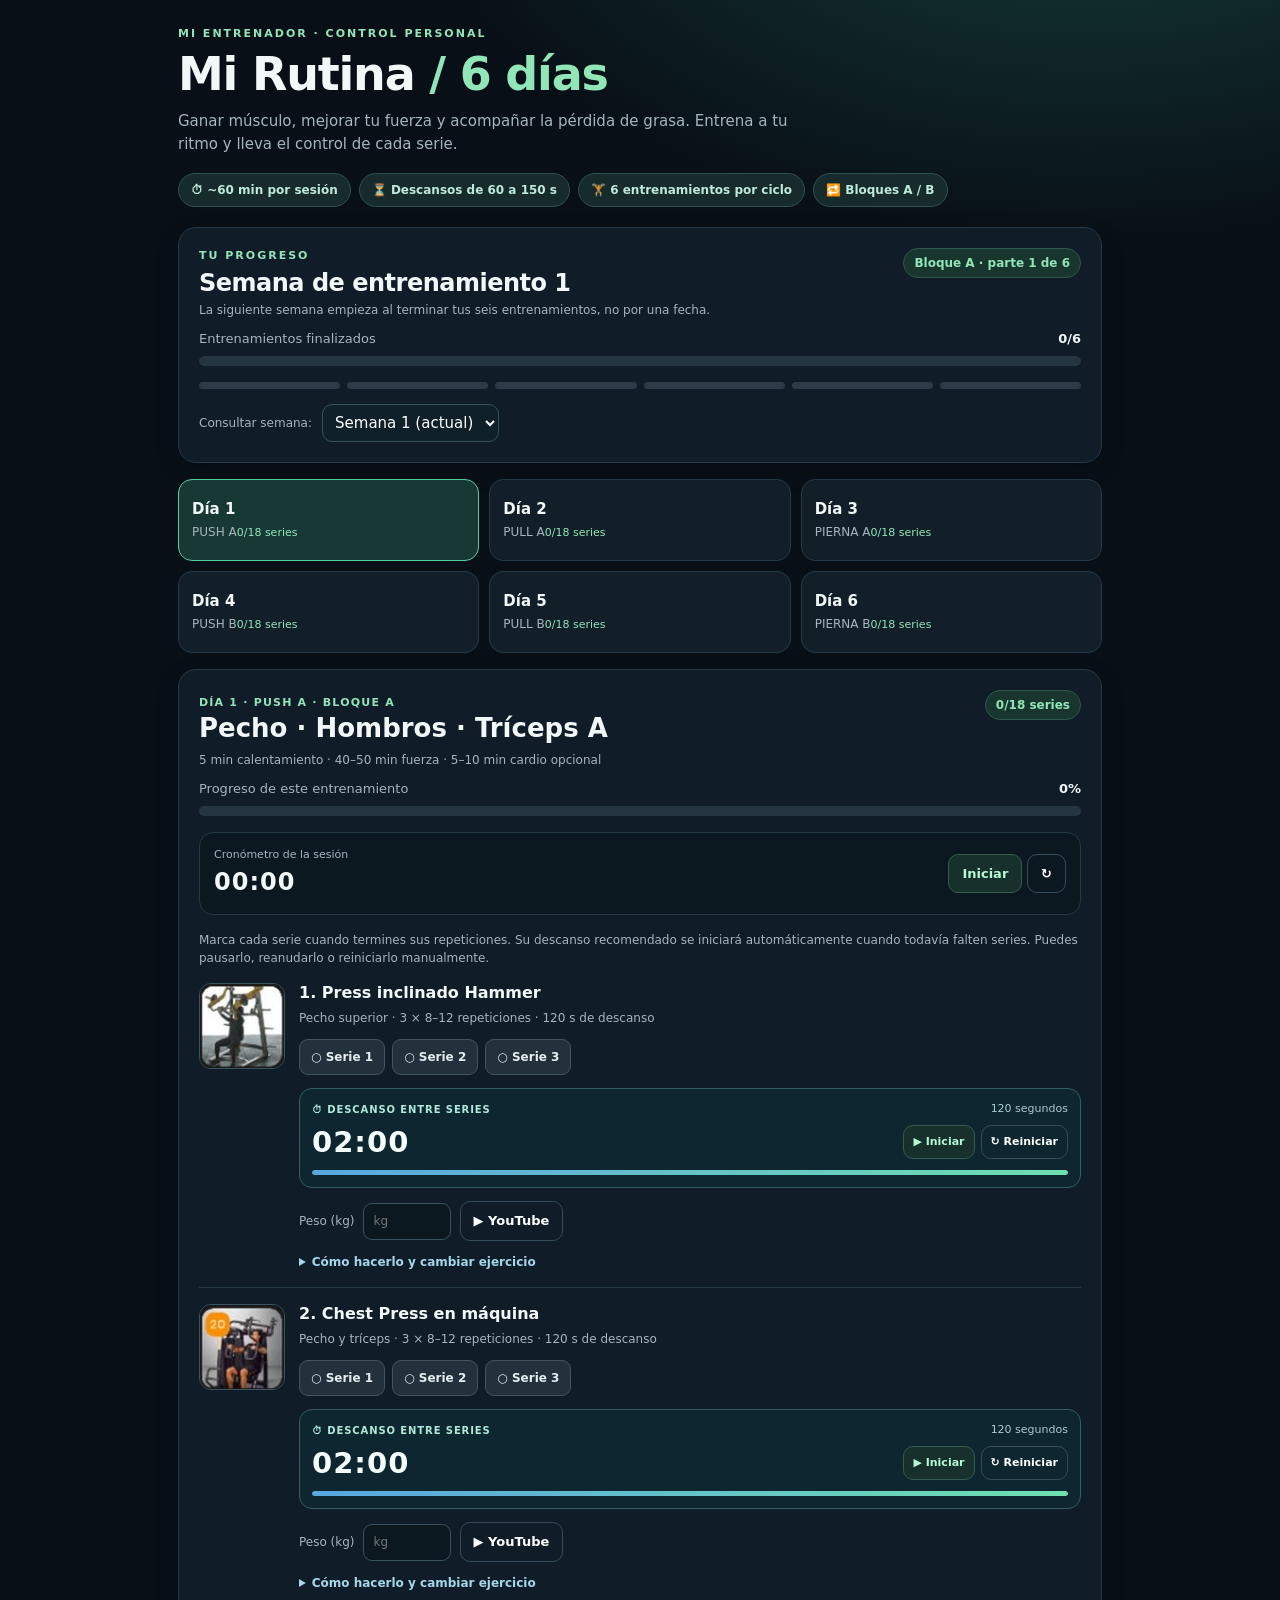
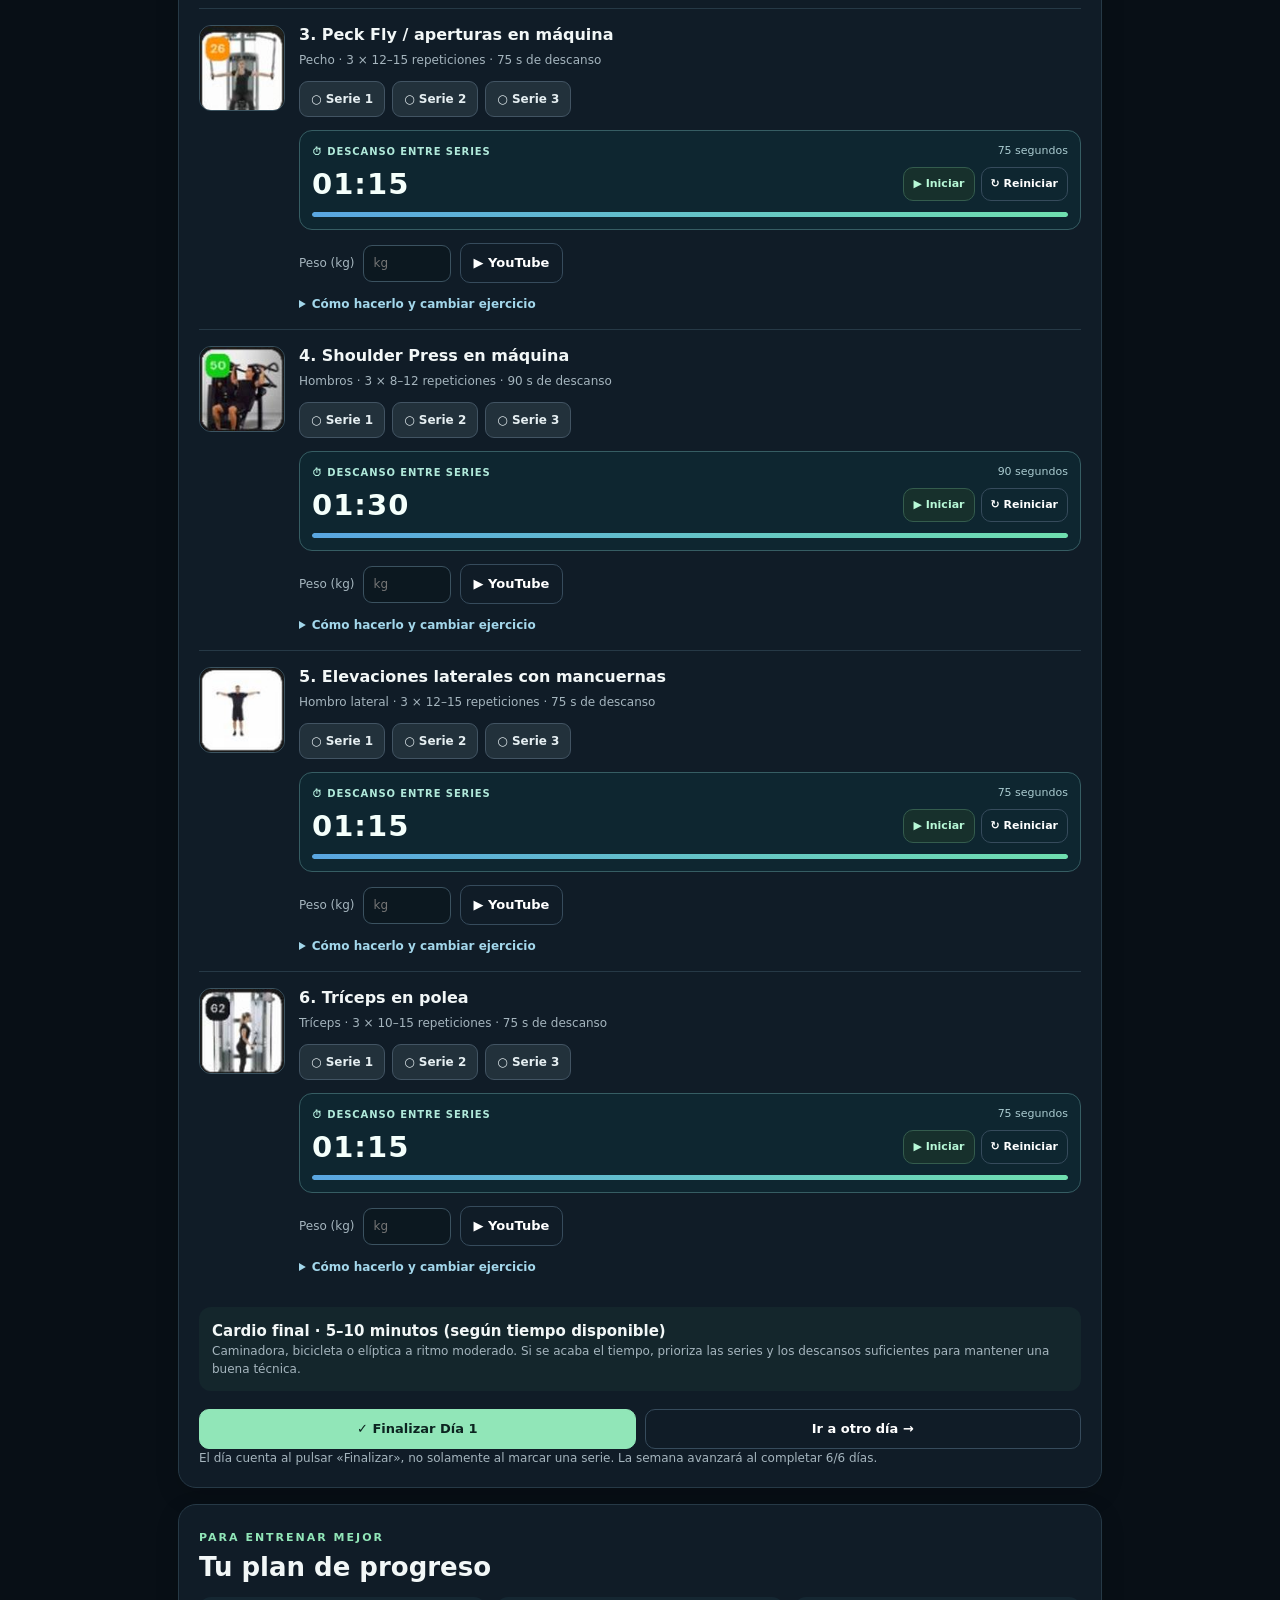
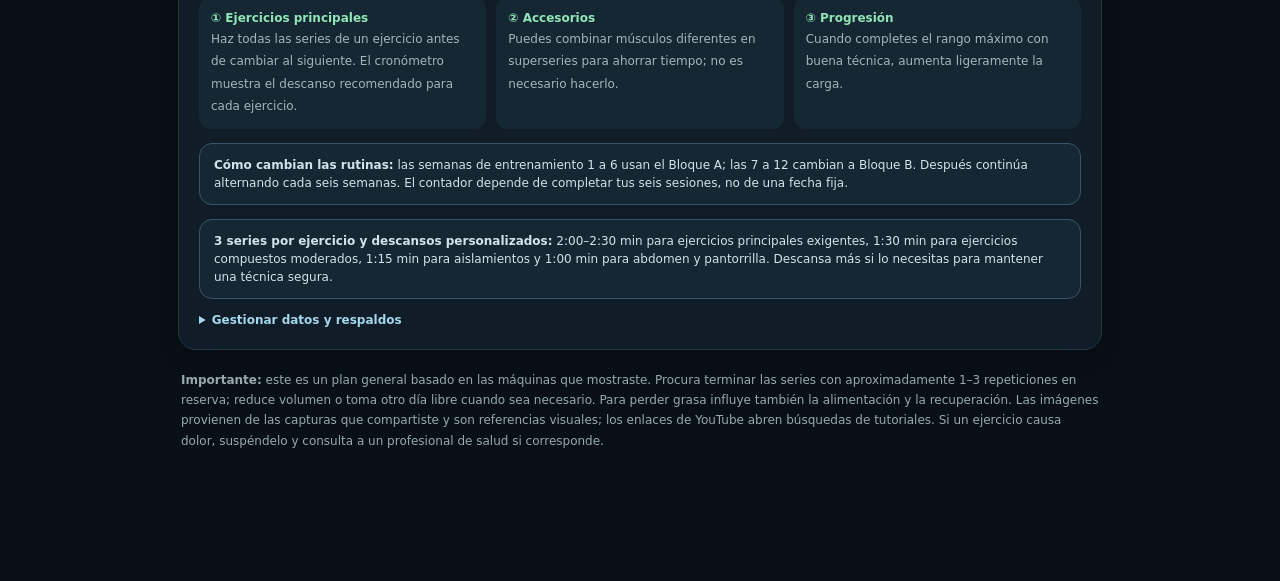
==== index.html @ 15a556c7 "Add files via upload" ====
<!doctype html><html lang="es"><head><meta charset="utf-8"><meta name="viewport" content="width=device-width, initial-scale=1, viewport-fit=cover"><meta name="theme-color" content="#080f16"><meta name="description" content="Tu rutina de 6 días con progreso por series y avance automático al completar seis entrenamientos."><title>Mi Rutina · Entrenamiento de 6 días</title><style>
:root{color-scheme:dark;--bg:#080f16;--card:#101c27;--card2:#152330;--line:#263946;--text:#f2f7f7;--muted:#a5b5be;--green:#91e6b8;--green2:#37b988;--blue:#7bc7f1;--yellow:#ffd38b;--danger:#ffa8aa;--radius:18px}
*{box-sizing:border-box}html{scroll-behavior:smooth}body{margin:0;color:var(--text);font:15px/1.5 system-ui,-apple-system,BlinkMacSystemFont,'Segoe UI',sans-serif;background:radial-gradient(1100px 670px at 85% -180px,#17403b 0%,transparent 64%),var(--bg)}a{color:var(--blue);text-decoration:none}a:hover{text-decoration:underline}button,input,select,textarea{font:inherit}button{cursor:pointer}button:disabled{opacity:.42;cursor:not-allowed}button:focus-visible,input:focus-visible,select:focus-visible,summary:focus-visible{outline:2px solid var(--yellow);outline-offset:2px}
.shell{max-width:960px;margin:0 auto;padding:26px 18px 110px}header{margin-bottom:20px}.mini-label{text-transform:uppercase;letter-spacing:2px;color:var(--green);font-size:11px;font-weight:850}h1{font-size:clamp(28px,5vw,46px);line-height:1.08;letter-spacing:-1.2px;margin:7px 0 11px}h2{font-size:clamp(21px,3vw,26px);line-height:1.2;margin:0}h3{font-size:16px;margin:0}.desc,.muted{color:var(--muted)}.desc{max-width:650px;margin:0}.top-chips{display:flex;gap:8px;flex-wrap:wrap;margin-top:18px}.pill{border-radius:100px;padding:7px 12px;background:#172b2c;border:1px solid #2c5251;color:#bfe9da;font-size:12px;font-weight:700}.card{background:var(--card);border:1px solid var(--line);border-radius:var(--radius);padding:20px;margin-bottom:16px;box-shadow:0 8px 25px #0002}.card-top{display:flex;gap:14px;align-items:flex-start;justify-content:space-between;flex-wrap:wrap}.cycle-number{font-size:24px;letter-spacing:-.5px;font-weight:850}.subtle{color:var(--muted);font-size:12px}.counter{padding:5px 10px;border-radius:999px;border:1px solid #31584d;background:#19362e;color:var(--green);font-size:12px;font-weight:800}.progress{height:10px;border-radius:100px;background:#253541;overflow:hidden}.progress>div{height:100%;width:0%;background:linear-gradient(90deg,#438ac6,var(--green2));transition:width .25s}.progress-text{display:flex;justify-content:space-between;gap:10px;margin:10px 0 8px;font-size:13px}.cycle-dots{display:grid;grid-template-columns:repeat(6,1fr);gap:7px;margin-top:16px}.cycle-dot{height:7px;border-radius:10px;background:#2c3b47}.cycle-dot.done{background:var(--green2)}.days{display:grid;grid-template-columns:repeat(3,1fr);gap:10px;margin:0 0 16px}.daybtn{text-align:left;position:relative;min-width:0;min-height:82px;padding:13px;border-radius:14px;background:#121f29;color:var(--text);border:1px solid var(--line);transition:border-color .1s,background .1s}.daybtn.selected{background:#183835;border:1px solid #55cfa2}.daybtn.finished{background:#172f2a}.daybtn .top{display:flex;justify-content:space-between;align-items:center;font-size:15px;font-weight:800}.daybtn .label{font-size:12px;color:var(--muted);margin-top:6px;white-space:nowrap;overflow:hidden;text-overflow:ellipsis}.daybtn .meta{font-size:11px;color:var(--green);margin-top:5px}.check{background:#2b7558;border-radius:50%;height:20px;width:20px;display:grid;place-items:center;font-size:13px}.thin-label{color:var(--green);font-size:11px;letter-spacing:1.2px;font-weight:850}.session-bar{display:flex;gap:12px;align-items:center;justify-content:space-between;flex-wrap:wrap;margin:16px 0;padding:14px;border-radius:14px;background:#0c1820;border:1px solid #243943}.time{font-weight:800;font-size:24px;font-variant-numeric:tabular-nums;letter-spacing:1px}.warn{color:var(--yellow)}.small{font-size:12px}.btn,.btn-soft,.btn-ghost{display:inline-flex;align-items:center;justify-content:center;gap:7px;min-height:39px;border-radius:10px;padding:9px 13px;color:#fff;background:#1d2e3b;border:1px solid #364b5c;font-weight:700;font-size:13px}.btn:hover,.btn-soft:hover,.btn-ghost:hover{filter:brightness(1.13);text-decoration:none}.btn.primary{background:var(--green);border-color:var(--green);color:#0c2420}.btn.warnbtn{border-color:#66513b;color:var(--yellow)}.btn-ghost{background:transparent}.btn-soft{background:#17302c;border-color:#345c4d;color:#b7f8d7}.actions{display:flex;gap:9px;flex-wrap:wrap;margin-top:18px}.actions>*{flex:1}.line{height:1px;background:var(--line);margin:16px 0}.exercise{display:grid;grid-template-columns:86px minmax(0,1fr);gap:14px;padding:16px 0;border-top:1px solid var(--line)}.exercise:first-child{border-top:0}.photo{width:86px;height:86px;object-fit:cover;border-radius:12px;background:#203241;border:1px solid #3b5360}.photo-fallback{width:86px;height:86px;display:grid;place-items:center;border-radius:12px;background:linear-gradient(155deg,#1d5960,#1b333f);font-size:34px}.ename{font-weight:780;font-size:16px;line-height:1.25}.einfo{font-size:12px;color:var(--muted);margin-top:6px}.exo{min-width:0}.series{display:flex;flex-wrap:wrap;gap:7px;margin-top:12px}.serie{background:#22313b;border:1px solid #425463;color:#e5eef1;font-weight:800;border-radius:9px;padding:8px 11px;min-height:36px;font-size:12px}.serie.done{border-color:#50c99b;background:#18523d;color:#d1ffe7}.serie:disabled{opacity:.58}.exo-controls{display:flex;align-items:center;gap:9px;flex-wrap:wrap;margin-top:13px}.kg{display:flex;align-items:center;gap:8px;color:var(--muted);font-size:12px}.kg input{width:88px;border:1px solid #3b5260;border-radius:9px;background:#0c1820;color:white;padding:8px 10px;min-height:37px}.tiny{font-size:11px;color:var(--muted)}details{margin-top:12px}details summary{cursor:pointer;color:#a3d7eb;font-size:12px;font-weight:750}.detail{padding:12px;margin-top:8px;background:#132732;border-radius:10px;color:#d3e0e4;font-size:12px}.detail p{margin:0 0 10px}.detail label{display:block;margin-bottom:5px;color:#a5d7e7;font-size:12px}.detail select{max-width:100%;background:#0c1820;border:1px solid #3b5260;padding:8px;color:white;border-radius:8px}.exdisabled{opacity:.67}.card-footer{margin-top:15px;padding:13px;border-radius:12px;background:#14262c}.hrtext{font-size:12px;color:var(--muted)}.success{padding:12px 14px;border-radius:13px;border:1px solid #37785f;background:#17382d;color:#c9fbe0;margin-bottom:16px;font-size:13px}.tip{padding:12px 14px;border:1px solid #38566a;border-radius:13px;background:#142733;margin-top:14px;color:#d2e3ed;font-size:12px}.restfloat{position:fixed;bottom:15px;left:50%;transform:translateX(-50%);width:min(95vw,550px);background:#1b3f32;border:1px solid #5ba47b;border-radius:14px;padding:12px 15px;display:flex;align-items:center;justify-content:space-between;gap:10px;box-shadow:0 8px 32px #0009;z-index:50}.restfloat b{font-size:19px;font-variant-numeric:tabular-nums}.hidden{display:none!important}.history-controls{display:flex;align-items:center;gap:10px;flex-wrap:wrap;margin-top:15px}.history-controls select{background:#10202b;color:#fff;border:1px solid #36505c;border-radius:10px;padding:8px;min-height:36px}.footer{color:#97a9af;font-size:12px;line-height:1.7;margin:20px 3px}.toolrow{display:flex;gap:8px;flex-wrap:wrap;margin-top:12px}.toast{position:fixed;left:50%;top:17px;transform:translateX(-50%);background:#1e4b3d;border:1px solid #54c39d;padding:11px 17px;color:#e3ffef;border-radius:12px;z-index:99;max-width:94%;box-shadow:0 15px 45px #0009;text-align:center;font-weight:650}.banner{background:#1a4534;border:1px solid #58b88e;border-radius:14px;padding:15px;display:flex;justify-content:space-between;gap:12px;align-items:center;margin-bottom:17px}.banner strong{color:#ceffdf}.banner .small{color:#d1e5d8}.readonly{background:#372d1b;border:1px solid #76623c;border-radius:10px;color:#ffe8b0;padding:10px 12px;margin-top:11px;font-size:12px}.plan-explain{display:grid;grid-template-columns:repeat(3,1fr);gap:10px;margin-top:13px}.plan-step{background:#152732;border-radius:12px;padding:12px}.plan-step strong{display:block;color:var(--green);font-size:12px}.plan-step span{font-size:12px;color:var(--muted)}.sr{position:absolute;width:1px;height:1px;padding:0;margin:-1px;overflow:hidden;clip:rect(0,0,0,0);white-space:nowrap;border:0}
@media(max-width:680px){.shell{padding:17px 12px 80px}.card{padding:14px}.days{gap:7px}.daybtn{padding:10px;min-height:80px}.daybtn .label{font-size:11px}.daybtn .meta{font-size:10px}.exercise{grid-template-columns:68px minmax(0,1fr);gap:10px}.photo,.photo-fallback{height:68px;width:68px}.ename{font-size:14px}.einfo{font-size:11px}.plan-explain{grid-template-columns:1fr}.serie{padding:8px 9px}.top-chips{gap:6px}}
@media(max-width:360px){.days{grid-template-columns:repeat(2,1fr)}.exercise{grid-template-columns:54px minmax(0,1fr)}.photo,.photo-fallback{height:54px;width:54px}.card{padding:12px}.btn{padding:8px 9px}}
@media(prefers-reduced-motion:reduce){*,*:before,*:after{scroll-behavior:auto!important;transition:none!important}}

.rest-box{margin:13px 0 12px;padding:12px;border-radius:13px;background:#0e2630;border:1px solid #365d63}
.rest-header{display:flex;align-items:center;justify-content:space-between;gap:8px;flex-wrap:wrap}
.rest-caption{font-size:10px;letter-spacing:.9px;font-weight:850;color:#b0e9da}
.rest-hint{color:#aacbd0;font-size:11px}
.rest-face{display:flex;align-items:center;justify-content:space-between;gap:12px;margin:8px 0 11px;flex-wrap:wrap}
.rest-countdown{font-size:29px;line-height:1.05;color:#f4fffb;letter-spacing:1px;font-variant-numeric:tabular-nums}
.rest-countdown.rest-complete{color:var(--green)}
.rest-actions{display:flex;gap:6px;flex-wrap:wrap}
.rest-actions button{min-height:34px;padding:6px 9px;font-size:11px}
.rest-track{height:5px;background:#2b4852;border-radius:20px;overflow:hidden}
.rest-track>div{height:100%;background:linear-gradient(90deg,#59a6e1,#6fdfaf);border-radius:20px;transition:width .2s linear}
@media(max-width:420px){.rest-face{gap:8px}.rest-countdown{font-size:27px}.rest-actions button{font-size:10px;padding:5px 7px}}
</style></head><body><div class="shell"><header><div class="mini-label">MI ENTRENADOR · CONTROL PERSONAL</div><h1>Mi Rutina <span style="color:var(--green)">/ 6 días</span></h1><p class="desc">Ganar músculo, mejorar tu fuerza y acompañar la pérdida de grasa. Entrena a tu ritmo y lleva el control de cada serie.</p><div class="top-chips"><span class="pill">⏱ ~60 min por sesión</span><span class="pill">⏳ Descansos de 60 a 150 s</span><span class="pill">🏋️ 6 entrenamientos por ciclo</span><span class="pill">🔁 Bloques A / B</span></div></header><div id="announcement" class="banner hidden" role="status"></div><section class="card" aria-label="Progreso del ciclo"><div class="card-top"><div><div class="mini-label">TU PROGRESO</div><div id="cycleText" class="cycle-number">Semana de entrenamiento 1</div><div id="headerSub" class="small muted">Avanza al completar los 6 días, sin depender del calendario.</div></div><div id="phaseTag" class="counter">Bloque A · parte 1 de 6</div></div><div class="progress-text"><span class="muted">Entrenamientos finalizados</span><b id="completedDays">0/6</b></div><div class="progress"><div id="cycleBar" style="width:0%"></div></div><div class="cycle-dots" id="cycleDots"></div><div class="history-controls" id="historyControls"></div></section><nav class="days" id="days" aria-label="Selecciona tu día de entrenamiento"></nav><section id="main"></section><section class="card"><span class="mini-label">PARA ENTRENAR MEJOR</span><h2 style="margin:5px 0 10px">Tu plan de progreso</h2><div class="plan-explain"><div class="plan-step"><strong>① Ejercicios principales</strong><span>Haz todas las series de un ejercicio antes de cambiar al siguiente. El cronómetro muestra el descanso recomendado para cada ejercicio.</span></div><div class="plan-step"><strong>② Accesorios</strong><span>Puedes combinar músculos diferentes en superseries para ahorrar tiempo; no es necesario hacerlo.</span></div><div class="plan-step"><strong>③ Progresión</strong><span>Cuando completes el rango máximo con buena técnica, aumenta ligeramente la carga.</span></div></div><div class="tip"><b>Cómo cambian las rutinas:</b> las semanas de entrenamiento 1 a 6 usan el Bloque A; las 7 a 12 cambian a Bloque B. Después continúa alternando cada seis semanas. El contador depende de completar tus seis sesiones, no de una fecha fija.</div><div class="tip"><b>3 series por ejercicio y descansos personalizados:</b> 2:00–2:30 min para ejercicios principales exigentes, 1:30 min para ejercicios compuestos moderados, 1:15 min para aislamientos y 1:00 min para abdomen y pantorrilla. Descansa más si lo necesitas para mantener una técnica segura.</div><details><summary>Gestionar datos y respaldos</summary><div class="detail"><p>Los registros se guardan en el almacenamiento local de este navegador cuando esté disponible. No se sincronizan automáticamente con ChatGPT ni con otros dispositivos. Guarda un respaldo periódicamente.</p><div class="toolrow"><button class="btn-soft" onclick="backup()">↓ Exportar progreso</button><label class="btn-soft" style="cursor:pointer">↑ Importar respaldo<input type="file" class="sr" id="import" accept="application/json,.json"></label><button class="btn warnbtn" onclick="resetCurrent()">Reiniciar semana actual</button><button id="undoCycle" class="btn warnbtn hidden" onclick="undoCycle()">↶ Corregir semana anterior</button></div></div></details></section><div class="footer"><b>Importante:</b> este es un plan general basado en las máquinas que mostraste. Procura terminar las series con aproximadamente 1–3 repeticiones en reserva; reduce volumen o toma otro día libre cuando sea necesario. Para perder grasa influye también la alimentación y la recuperación. Las imágenes provienen de las capturas que compartiste y son referencias visuales; los enlaces de YouTube abren búsquedas de tutoriales. Si un ejercicio causa dolor, suspéndelo y consulta a un profesional de salud si corresponde.</div></div><div id="toast" class="toast hidden" role="status" aria-live="polite"></div><script>
const EX={"inclinehammer":{"name":"Press inclinado Hammer","muscle":"Pecho superior","cue":"Espalda apoyada; baja controlado y empuja sin despegar hombros del respaldo.","family":"presspecho","yt":"Press inclinado Hammer técnica correcta ejercicio gimnasio","img":"[data-uri]"},"chestpress":{"name":"Chest Press en máquina","muscle":"Pecho y tríceps","cue":"Ajusta el asiento para que las manijas queden a la altura media del pecho.","family":"presspecho","yt":"Chest Press en máquina técnica correcta ejercicio gimnasio","img":"[data-uri]"},"pecfly":{"name":"Peck Fly / aperturas en máquina","muscle":"Pecho","cue":"Mantén codos semiflexionados; cierra sin golpear las placas.","family":"aperturas","yt":"Peck Fly / aperturas en máquina técnica correcta ejercicio gimnasio","img":"[data-uri]"},"shoulderpress":{"name":"Shoulder Press en máquina","muscle":"Hombros","cue":"Empuja por encima de la cabeza sin arquear demasiado la espalda.","family":"presshombro","yt":"Shoulder Press en máquina técnica correcta ejercicio gimnasio","img":"[data-uri]"},"lateralraise":{"name":"Elevaciones laterales con mancuernas","muscle":"Hombro lateral","cue":"Sube hasta alrededor de la altura del hombro, sin impulsarte.","family":"laterales","yt":"Elevaciones laterales con mancuernas técnica correcta ejercicio gimnasio","img":"[data-uri]"},"tricepscable":{"name":"Tríceps en polea","muscle":"Tríceps","cue":"Codos fijos cerca del torso; extiende y regresa despacio.","family":"triceps","yt":"Tríceps en polea técnica correcta ejercicio gimnasio","img":"[data-uri]"},"pulldown":{"name":"Jalón al pecho / Pulldown","muscle":"Espalda dorsal","cue":"Lleva la barra al pecho superior y evita jalar por detrás de la nuca.","family":"vertical","yt":"Jalón al pecho / Pulldown técnica correcta ejercicio gimnasio","img":"[data-uri]"},"pivotrow":{"name":"Remo con pivote","muscle":"Espalda media","cue":"Mantén el tronco estable y lleva los codos hacia atrás.","family":"remo","yt":"Remo con pivote técnica correcta ejercicio gimnasio","img":"[data-uri]"},"seatedrow":{"name":"Remo bajo cerrado","muscle":"Espalda media","cue":"Pecho abierto y espalda neutra; no te balancees para mover el peso.","family":"remo","yt":"Remo bajo cerrado técnica correcta ejercicio gimnasio","img":"[data-uri]"},"reardelt":{"name":"Cristos invertidos / Rear Delt","muscle":"Hombro posterior","cue":"Abre los brazos con control y sin encoger los hombros.","family":"deltoideposterior","yt":"Cristos invertidos / Rear Delt técnica correcta ejercicio gimnasio","img":"[data-uri]"},"curlw":{"name":"Curl de bíceps con barra W","muscle":"Bíceps","cue":"Codos cerca del cuerpo; evita mover el torso.","family":"biceps","yt":"Curl de bíceps con barra W técnica correcta ejercicio gimnasio","img":"[data-uri]"},"hammercurl":{"name":"Curl martillo con mancuernas","muscle":"Bíceps y braquial","cue":"Palmas mirándose; sube y baja sin balancearte.","family":"biceps","yt":"Curl martillo con mancuernas técnica correcta ejercicio gimnasio","img":"[data-uri]"},"hacksquat":{"name":"Máquina Hack","muscle":"Cuádriceps y glúteos","cue":"Pies apoyados y rodillas alineadas; desciende hasta donde controles.","family":"cuadriceps","yt":"Máquina Hack técnica correcta ejercicio gimnasio","img":"[data-uri]"},"legpress":{"name":"Leg Press bilateral","muscle":"Piernas y glúteos","cue":"Espalda pegada al respaldo; no bloquees las rodillas al extender.","family":"cuadriceps","yt":"Leg Press bilateral técnica correcta ejercicio gimnasio","img":"[data-uri]"},"legpressuni":{"name":"Leg Press unilateral","muscle":"Piernas por separado","cue":"Menos carga; mantén pelvis estable y repite ambos lados.","family":"cuadriceps","yt":"Leg Press unilateral técnica correcta ejercicio gimnasio","img":"[data-uri]"},"legextension":{"name":"Leg Extension","muscle":"Cuádriceps","cue":"Alinea la rodilla con el eje de la máquina y extiende sin rebotes.","family":"extension","yt":"Leg Extension técnica correcta ejercicio gimnasio","img":"[data-uri]"},"seatedcurl":{"name":"Seated Leg Curl","muscle":"Femoral","cue":"Ajusta los rodillos; flexiona y controla el regreso.","family":"curlpierna","yt":"Seated Leg Curl técnica correcta ejercicio gimnasio","img":"[data-uri]"},"pronecurl":{"name":"Prone / Lying Leg Curl","muscle":"Femoral","cue":"Cadera apoyada en el banco; evita arquear la espalda.","family":"curlpierna","yt":"Prone / Lying Leg Curl técnica correcta ejercicio gimnasio","img":"[data-uri]"},"seatedcalf":{"name":"Pantorrilla sentado","muscle":"Pantorrillas (sóleo)","cue":"Sube los talones, pausa arriba y baja hasta estirar.","family":"pantorrilla","yt":"Pantorrilla sentado técnica correcta ejercicio gimnasio","img":"[data-uri]"},"calfpress":{"name":"Pantorrilla en Leg Press","muscle":"Pantorrillas","cue":"Mueve solo el tobillo y mantén las rodillas ligeramente flexionadas.","family":"pantorrilla","yt":"Pantorrilla en Leg Press técnica correcta ejercicio gimnasio","img":"[data-uri]"},"abcrunch":{"name":"Abdominal Crunch en máquina","muscle":"Abdomen","cue":"Flexiona el tronco con el abdomen; no tires con los brazos.","family":"abdomen","yt":"Abdominal Crunch en máquina técnica correcta ejercicio gimnasio","img":""},"pressbar":{"name":"Press de pecho con barra","muscle":"Pecho y tríceps","cue":"Pies firmes y omóplatos estables; usa seguros o un compañero si hace falta.","family":"presspecho","yt":"Press de pecho con barra técnica correcta ejercicio gimnasio","img":"[data-uri]"},"crossover":{"name":"Cross Over en poleas","muscle":"Pecho","cue":"Junta las manos delante del pecho con codos suaves; no balancees.","family":"aperturas","yt":"Cross Over en poleas técnica correcta ejercicio gimnasio","img":"[data-uri]"},"tricepsrope":{"name":"Extensión de tríceps con cuerda","muscle":"Tríceps","cue":"Codos cerca del torso; separa ligeramente la cuerda al terminar.","family":"triceps","yt":"Extensión de tríceps con cuerda técnica correcta ejercicio gimnasio","img":"[data-uri]"},"assistedpull":{"name":"Dominadas asistidas","muscle":"Espalda dorsal","cue":"Usa asistencia suficiente; baja los hombros antes de tirar con los brazos.","family":"vertical","yt":"Dominadas asistidas técnica correcta ejercicio gimnasio","img":"[data-uri]"},"openrow":{"name":"Remo abierto en máquina","muscle":"Espalda y hombro posterior","cue":"Lleva los codos atrás y controla la vuelta.","family":"remo","yt":"Remo abierto en máquina técnica correcta ejercicio gimnasio","img":"[data-uri]"},"triangledown":{"name":"Jalón con triángulo","muscle":"Espalda dorsal","cue":"Lleva el agarre a la parte superior del pecho sin echarte demasiado atrás.","family":"vertical","yt":"Jalón con triángulo técnica correcta ejercicio gimnasio","img":"[data-uri]"},"preachercurl":{"name":"Curl en banco predicador","muscle":"Bíceps","cue":"Apoya los brazos; no hiperextiendas el codo abajo.","family":"biceps","yt":"Curl en banco predicador técnica correcta ejercicio gimnasio","img":"[data-uri]"},"bicepscable":{"name":"Curl de bíceps en polea","muscle":"Bíceps","cue":"Brazo estable y muñeca neutra; no balancees.","family":"biceps","yt":"Curl de bíceps en polea técnica correcta ejercicio gimnasio","img":"[data-uri]"},"smithsquat":{"name":"Sentadilla en Smith","muscle":"Cuádriceps y glúteos","cue":"Coloca pies cómodamente y baja con control; usa los topes de seguridad.","family":"cuadriceps","yt":"Sentadilla en Smith técnica correcta ejercicio gimnasio","img":"[data-uri]"},"rdl":{"name":"Peso muerto rumano con barra/mancuernas","muscle":"Femoral y glúteos","cue":"Cadera hacia atrás, espalda neutra y carga cerca de las piernas.","family":"bisagra","yt":"Peso muerto rumano con barra/mancuernas técnica correcta ejercicio gimnasio","img":"[data-uri]"},"glutemachine":{"name":"Máquina de glúteos / extensión de cadera","muscle":"Glúteos","cue":"Mueve la cadera sin arquear la zona lumbar; controla la vuelta.","family":"gluteo","yt":"Máquina de glúteos / extensión de cadera técnica correcta ejercicio gimnasio","img":"[data-uri]"},"abductor":{"name":"Hip Abductor (abrir)","muscle":"Glúteo medio","cue":"Abre las rodillas sin impulso y regresa con control.","family":"cadera","yt":"Hip Abductor (abrir) técnica correcta ejercicio gimnasio","img":"[data-uri]"},"hipadductor":{"name":"Hip Adductor (cerrar)","muscle":"Aductores","cue":"Cierra con control y mantén pelvis estable.","family":"cadera","yt":"Hip Adductor (cerrar) técnica correcta ejercicio gimnasio","img":"[data-uri]"},"smithlunge":{"name":"Desplante en Smith","muscle":"Piernas y glúteos","cue":"Mantén estabilidad y flexiona ambas rodillas según tu rango.","family":"unilateral","yt":"Desplante en Smith técnica correcta ejercicio gimnasio","img":"[data-uri]"},"bulgarian":{"name":"Desplante búlgaro","muscle":"Piernas y glúteos","cue":"Apoya pie trasero en banco, controla la bajada y equilibra ambos lados.","family":"unilateral","yt":"Desplante búlgaro técnica correcta ejercicio gimnasio","img":"[data-uri]"},"bentrow":{"name":"Remo agachado con polea baja","muscle":"Espalda","cue":"Inclina el torso manteniendo la espalda neutra y jala hacia la cintura.","family":"remo","yt":"Remo agachado con polea baja técnica correcta ejercicio gimnasio","img":"[data-uri]"},"trifrench":{"name":"Press francés con barra W","muscle":"Tríceps","cue":"Codos dirigidos arriba; baja la barra de forma controlada.","family":"triceps","yt":"Press francés con barra W técnica correcta ejercicio gimnasio","img":"[data-uri]"}};
const PLAN={"A":[[{"id":"inclinehammer","sets":3,"reps":"8–12","rest":120},{"id":"chestpress","sets":3,"reps":"8–12","rest":120},{"id":"pecfly","sets":3,"reps":"12–15","rest":75},{"id":"shoulderpress","sets":3,"reps":"8–12","rest":90},{"id":"lateralraise","sets":3,"reps":"12–15","rest":75},{"id":"tricepscable","sets":3,"reps":"10–15","rest":75}],[{"id":"pulldown","sets":3,"reps":"8–12","rest":90},{"id":"pivotrow","sets":3,"reps":"8–12","rest":120},{"id":"seatedrow","sets":3,"reps":"10–12","rest":90},{"id":"reardelt","sets":3,"reps":"12–15","rest":75},{"id":"curlw","sets":3,"reps":"10–12","rest":75},{"id":"hammercurl","sets":3,"reps":"10–12","rest":75}],[{"id":"hacksquat","sets":3,"reps":"8–12","rest":150},{"id":"legpress","sets":3,"reps":"10–12","rest":120},{"id":"legextension","sets":3,"reps":"12–15","rest":75},{"id":"seatedcurl","sets":3,"reps":"10–12","rest":90},{"id":"seatedcalf","sets":3,"reps":"12–15","rest":60},{"id":"abcrunch","sets":3,"reps":"12–15","rest":60}],[{"id":"pressbar","sets":3,"reps":"8–12","rest":120},{"id":"inclinehammer","sets":3,"reps":"8–12","rest":120},{"id":"crossover","sets":3,"reps":"12–15","rest":75},{"id":"shoulderpress","sets":3,"reps":"8–12","rest":90},{"id":"lateralraise","sets":3,"reps":"12–15","rest":75},{"id":"tricepsrope","sets":3,"reps":"10–15","rest":75}],[{"id":"assistedpull","sets":3,"reps":"6–10","rest":120},{"id":"openrow","sets":3,"reps":"8–12","rest":90},{"id":"triangledown","sets":3,"reps":"10–12","rest":90},{"id":"reardelt","sets":3,"reps":"12–15","rest":75},{"id":"preachercurl","sets":3,"reps":"10–12","rest":75},{"id":"bicepscable","sets":3,"reps":"12–15","rest":75}],[{"id":"smithsquat","sets":3,"reps":"8–12","rest":150},{"id":"rdl","sets":3,"reps":"8–10","rest":150},{"id":"pronecurl","sets":3,"reps":"10–12","rest":90},{"id":"glutemachine","sets":3,"reps":"12–15","rest":90},{"id":"abductor","sets":3,"reps":"12–15","rest":75},{"id":"calfpress","sets":3,"reps":"12–15","rest":60}]],"B":[[{"id":"pressbar","sets":3,"reps":"8–12","rest":120},{"id":"inclinehammer","sets":3,"reps":"8–12","rest":120},{"id":"crossover","sets":3,"reps":"12–15","rest":75},{"id":"shoulderpress","sets":3,"reps":"8–12","rest":90},{"id":"lateralraise","sets":3,"reps":"12–15","rest":75},{"id":"tricepsrope","sets":3,"reps":"10–15","rest":75}],[{"id":"assistedpull","sets":3,"reps":"6–10","rest":120},{"id":"openrow","sets":3,"reps":"8–12","rest":90},{"id":"pivotrow","sets":3,"reps":"10–12","rest":120},{"id":"reardelt","sets":3,"reps":"12–15","rest":75},{"id":"preachercurl","sets":3,"reps":"10–12","rest":75},{"id":"hammercurl","sets":3,"reps":"10–12","rest":75}],[{"id":"smithsquat","sets":3,"reps":"8–12","rest":150},{"id":"legpressuni","sets":3,"reps":"10–12 por pierna","rest":120},{"id":"legextension","sets":3,"reps":"12–15","rest":75},{"id":"pronecurl","sets":3,"reps":"10–12","rest":90},{"id":"calfpress","sets":3,"reps":"12–15","rest":60},{"id":"abcrunch","sets":3,"reps":"12–15","rest":60}],[{"id":"chestpress","sets":3,"reps":"8–12","rest":120},{"id":"inclinehammer","sets":3,"reps":"8–12","rest":120},{"id":"pecfly","sets":3,"reps":"12–15","rest":75},{"id":"shoulderpress","sets":3,"reps":"8–12","rest":90},{"id":"lateralraise","sets":3,"reps":"12–15","rest":75},{"id":"tricepscable","sets":3,"reps":"10–15","rest":75}],[{"id":"triangledown","sets":3,"reps":"8–12","rest":90},{"id":"seatedrow","sets":3,"reps":"8–12","rest":90},{"id":"bentrow","sets":3,"reps":"10–12","rest":120},{"id":"reardelt","sets":3,"reps":"12–15","rest":75},{"id":"bicepscable","sets":3,"reps":"10–12","rest":75},{"id":"curlw","sets":3,"reps":"10–12","rest":75}],[{"id":"hacksquat","sets":3,"reps":"8–12","rest":150},{"id":"rdl","sets":3,"reps":"8–10","rest":150},{"id":"seatedcurl","sets":3,"reps":"10–12","rest":90},{"id":"glutemachine","sets":3,"reps":"12–15","rest":90},{"id":"hipadductor","sets":3,"reps":"12–15","rest":75},{"id":"seatedcalf","sets":3,"reps":"12–15","rest":60}]]};
const TYPES=['Pecho · Hombros · Tríceps A','Espalda · Bíceps A','Piernas · Cuádriceps · Abdomen','Pecho · Hombros · Tríceps B','Espalda · Bíceps B','Piernas · Glúteos · Femoral'];
const SHORT=['PUSH A','PULL A','PIERNA A','PUSH B','PULL B','PIERNA B'];
const STORAGE='rutina-progresiva-6-dias:v2';
const INITIAL={version:2,currentWeek:1,selectedDay:0,finished:{},sets:{},weights:{},reps:{},swaps:{},sessions:{},adaptation:true,adaptationWeeks:{},announcement:0,rest:null,exerciseRests:{}};
function stored(){try{const r=JSON.parse(localStorage.getItem(STORAGE));return r&&r.version===2?r:null;}catch(e){return null;}}
let db={...INITIAL,...(stored()||{})};
let viewWeek=db.currentWeek,day=Math.max(0,Math.min(5,db.selectedDay||0));
function save(){try{localStorage.setItem(STORAGE,JSON.stringify(db));return true;}catch(e){return false;}}
function pkey(w,d){return `${w}:${d}`;}
function key(w,d,i){return `${w}:${d}:${i}`;}
function keySet(w,d,i,s){return `${w}:${d}:${i}:${s}`;}
function phase(w){return Math.floor((w-1)/6)%2===0?'A':'B';}
function editable(){return viewWeek===db.currentWeek;}
function rawEntries(w,d){return PLAN[phase(w)][d];}
const REST_SECONDS={"inclinehammer":120,"chestpress":120,"pressbar":120,"hacksquat":150,"smithsquat":150,"legpress":120,"legpressuni":120,"rdl":150,"assistedpull":120,"pivotrow":120,"bentrow":120,"pulldown":90,"triangledown":90,"seatedrow":90,"openrow":90,"shoulderpress":90,"glutemachine":90,"seatedcurl":90,"pronecurl":90,"pecfly":75,"crossover":75,"legextension":75,"reardelt":75,"preachercurl":75,"curlw":75,"bicepscable":75,"hammercurl":75,"tricepscable":75,"tricepsrope":75,"lateralraise":75,"abductor":75,"hipadductor":75,"seatedcalf":60,"calfpress":60,"abcrunch":60};
function entries(w,d){return rawEntries(w,d).map((x,i)=>{
 const id=db.swaps[key(w,d,i)]||x.id;
 return {...x,id,rest:REST_SECONDS[id]||x.rest};
});}
function numSets(w,x){return 3;}
function tally(w,d){const ee=entries(w,d);let total=0,completed=0;ee.forEach((x,i)=>{const n=numSets(w,x);total+=n;for(let s=0;s<n;s++)if(db.sets[keySet(w,d,i,s)])completed++;});return {completed,total};}
function dayDone(w,d){return Boolean(db.finished[pkey(w,d)]);}
function countDays(w){return Array.from({length:6},(_,i)=>dayDone(w,i)).filter(Boolean).length;}
function pct(a,b){return b?Math.round(a/b*100):0;}
function esc(t){return String(t??'').replace(/[&<>"']/g,c=>({'&':'&amp;','<':'&lt;','>':'&gt;','"':'&quot;',"'":'&#39;'}[c]));}
function yurl(ex){return 'https://www.youtube.com/results?search_query='+encodeURIComponent(ex.yt+' ejercicio tutorial español');}
function safeFileJson(obj){return JSON.stringify(obj,null,2);}
function toast(s){const t=document.getElementById('toast');t.textContent=s;t.classList.remove('hidden');clearTimeout(toast.timer);toast.timer=setTimeout(()=>t.classList.add('hidden'),3200);}
function stamp(){return new Date().toISOString();}
function userSession(){return db.sessions[pkey(viewWeek,day)]||{elapsed:0,since:null};}
function elapsed(s){return (s.elapsed||0)+(s.since?Math.max(0,Date.now()-s.since):0);}
function fmt(ms){const t=Math.floor(Math.max(0,ms)/1000),m=Math.floor(t/60),s=t%60;return String(m).padStart(2,'0')+':'+String(s).padStart(2,'0');}
function setDay(d){day=d;db.selectedDay=d;save();render();}
function setViewWeek(w){viewWeek=Math.max(1,Math.min(db.currentWeek,Number(w)||1));day=0;render();}
function backCurrent(){viewWeek=db.currentWeek;day=db.selectedDay||0;render();}
function render(){
 const w=viewWeek, current=editable(), ph=phase(w), finished=countDays(w), c=tally(w,day), isdone=dayDone(w,day);
 document.getElementById('cycleText').textContent=`Semana de entrenamiento ${w}`;
 document.getElementById('phaseTag').textContent=`Bloque ${ph} · parte ${((w-1)%6)+1} de 6`;
 document.getElementById('completedDays').textContent=`${finished}/6`;
 document.getElementById('cycleBar').style.width=(finished/6*100)+'%';
 document.getElementById('cycleDots').innerHTML=Array.from({length:6},(_,i)=>`<span class="cycle-dot ${dayDone(w,i)?'done':''}"></span>`).join('');
 document.getElementById('headerSub').textContent=current?'La siguiente semana empieza al terminar tus seis entrenamientos, no por una fecha.':`Consultando registros de la semana ${w}.`;
 document.getElementById('days').innerHTML=Array.from({length:6},(_,d)=>{
  const t=tally(w,d),done=dayDone(w,d);return `<button type="button" class="daybtn ${d===day?'selected':''} ${done?'finished':''}" onclick="setDay(${d})" aria-pressed="${d===day}"><span class="top">Día ${d+1} ${done?'<span class="check">✓</span>':''}</span><span class="label">${esc(SHORT[d])}</span><span class="meta">${done?'Terminado':`${t.completed}/${t.total} series`}</span></button>`;
 }).join('');
 const ann=document.getElementById('announcement');
 if(current&&db.announcement===w&&w>1){ann.classList.remove('hidden');ann.innerHTML=`<div><strong>🎉 ¡Terminaste la semana ${w-1}!</strong><div class="small">Ya registraste los seis días. Comienzas la semana ${w} con los seis entrenamientos disponibles.</div></div><button class="btn-ghost" onclick="dismissAnnouncement()">Cerrar</button>`;}else ann.classList.add('hidden');
 const hist=document.getElementById('historyControls');
 hist.innerHTML=`<label class="small muted" for="weekSelect">Consultar semana:</label><select id="weekSelect" aria-label="Consultar semana" onchange="setViewWeek(this.value)">${Array.from({length:db.currentWeek},(_,j)=>`<option value="${j+1}" ${w===j+1?'selected':''}>Semana ${j+1}${j+1===db.currentWeek?' (actual)':''}</option>`).join('')}</select>${current?'':`<button class="btn-soft" onclick="backCurrent()">Volver a la actual</button>`}`;
 const rows=entries(w,day).map((item,i)=>{
  const e=EX[item.id],n=numSets(w,item),done=Array.from({length:n},(_,s)=>Boolean(db.sets[keySet(w,day,i,s)])).filter(Boolean).length;
  const swappables=Object.entries(EX).filter(([id,ex])=>id!==item.id&&ex.family===e.family).slice(0,12);
  const im=e.img?`<img src="${e.img}" class="photo" alt="Imagen de referencia: ${esc(e.name)}" loading="lazy">`:`<div class="photo-fallback" aria-hidden="true">🏋️</div>`;
  const buttons=Array.from({length:n},(_,s)=>`<button type="button" class="serie ${db.sets[keySet(w,day,i,s)]?'done':''}" aria-pressed="${Boolean(db.sets[keySet(w,day,i,s)])}" ${!current||isdone?'disabled':''} onclick="toggleSet(${i},${s})">${db.sets[keySet(w,day,i,s)]?'✓':'○'} Serie ${s+1}</button>`).join('');
  const prevWeight=priorWeight(w,day,i,item.id);
  return `<article class="exercise">${im}<div class="exo"><div class="ename">${i+1}. ${esc(e.name)}</div><div class="einfo">${esc(e.muscle)} · ${n} × ${esc(item.reps)} repeticiones · ${item.rest} s de descanso</div><div class="series" aria-label="Series de ${esc(e.name)}">${buttons}</div><div class="rest-box" aria-label="Cronómetro de descanso para ${esc(e.name)}"><div class="rest-header"><span class="rest-caption">⏱ DESCANSO ENTRE SERIES</span><span class="rest-hint" id="restStatus_${i}">${item.rest} segundos</span></div><div class="rest-face"><strong class="rest-countdown" id="restClock_${i}" role="timer">${restFormat(item.rest*1000)}</strong><div class="rest-actions"><button type="button" class="btn-soft rest-toggle" id="restToggle_${i}" onclick="toggleExerciseRest(${i})" ${!current||isdone?'disabled':''}>▶ Iniciar</button><button type="button" class="btn-ghost rest-reset" onclick="resetExerciseRest(${i})" ${!current||isdone?'disabled':''}>↻ Reiniciar</button></div></div><div class="rest-track"><div id="restProgress_${i}" style="width:100%"></div></div></div><div class="exo-controls"><label class="kg">Peso (kg) <input type="number" inputmode="decimal" min="0" step="0.5" placeholder="kg" value="${esc(db.weights[key(w,day,i)]||'')}" ${!current||isdone?'disabled':''} aria-label="Peso para ${esc(e.name)}" onchange="setWeight(${i},this.value)"></label><a target="_blank" rel="noopener noreferrer" class="btn-ghost" href="${yurl(e)}">▶ YouTube</a></div>${prevWeight?`<div class="tiny">Último registro: ${esc(prevWeight)} kg</div>`:''}<details><summary>Cómo hacerlo y cambiar ejercicio</summary><div class="detail"><p>${esc(e.cue)}</p><label for="alt_${i}">Alternativa si está ocupado:</label><select id="alt_${i}" ${!current||isdone?'disabled':''} onchange="swapExercise(${i},this.value)"><option value="">Elegir alternativa…</option>${swappables.map(([id,ex])=>`<option value="${esc(id)}">${esc(ex.name)}</option>`).join('')}</select></div></details></div></article>`;
 }).join('');
 const summary=`<section class="card"><div class="card-top"><div><span class="thin-label">DÍA ${day+1} · ${esc(SHORT[day])} · BLOQUE ${ph}</span><h2>${esc(TYPES[day])}</h2><p class="small muted" style="margin:7px 0 0">5 min calentamiento · 40–50 min fuerza · 5–10 min cardio opcional</p></div><div class="counter">${c.completed}/${c.total} series</div></div><div class="progress-text"><span class="muted">Progreso de este entrenamiento</span><b>${pct(c.completed,c.total)}%</b></div><div class="progress"><div style="width:${pct(c.completed,c.total)}%"></div></div>${!current?'<div class="readonly">Esta semana es histórica. Puedes consultar los registros, pero no modificarlos.</div>':''}${isdone?'<div class="success" style="margin-top:14px">✓ Entrenamiento finalizado y contado para tu semana.</div>':''}<div class="session-bar"><div><div class="tiny">Cronómetro de la sesión</div><div class="time" id="sessionTime">00:00</div></div><div><button class="btn-soft" id="sessionToggle" ${!current||isdone?'disabled':''} onclick="toggleSession()">Iniciar</button> <button class="btn-ghost" ${!current||isdone?'disabled':''} onclick="resetSession()">↻</button></div></div><div class="small muted">Marca cada serie cuando termines sus repeticiones. Su descanso recomendado se iniciará automáticamente cuando todavía falten series. Puedes pausarlo, reanudarlo o reiniciarlo manualmente.</div><div id="exercises">${rows}</div><div class="card-footer"><b>Cardio final · 5–10 minutos (según tiempo disponible)</b><div class="small muted">Caminadora, bicicleta o elíptica a ritmo moderado. Si se acaba el tiempo, prioriza las series y los descansos suficientes para mantener una buena técnica.</div></div><div class="actions">${current&&!isdone?`<button class="btn primary" onclick="finishDay()">✓ Finalizar Día ${day+1}</button>`:current?`<button class="btn warnbtn" onclick="reopenDay()">Deshacer día terminado</button>`:`<button class="btn-ghost" onclick="backCurrent()">Volver al entrenamiento actual</button>`}<button class="btn-ghost" onclick="nextPending()">${current?'Ir a otro día →':'Ver día siguiente →'}</button></div><div class="small muted">El día cuenta al pulsar «Finalizar», no solamente al marcar una serie. La semana avanzará al completar 6/6 días.</div></section>`;
 document.getElementById('main').innerHTML=summary;
 document.getElementById('undoCycle').classList.toggle('hidden',!canUndoCycle());
 updateClocks();
}
function priorWeight(w,d,i,id){for(let p=w-1;p>=Math.max(1,w-6);p--){const v=db.weights[key(p,d,i)];const e=entries(p,d)[i];if(v!==undefined&&String(v)!==''&&e&&e.id===id)return v;}return null;}

// Recommended defaults for hypertrophy; a longer recovery is always allowed.
function restDuration(i){return (entries(viewWeek,day)[i]?.rest||90)*1000;}
function restLabel(ms){return Math.round(ms/1000)+' segundos';}
function restKey(i,w=viewWeek,d=day){return key(w,d,i);}
function restEntry(i){
 const t=(db.exerciseRests||{})[restKey(i)]||null;
 // Upgrade old 45-second timers transparently, preserving completed series and weights.
 return t&&t.duration===restDuration(i)?t:null;
}
function restRemaining(state,duration){if(!state)return duration;return state.running?Math.max(0,state.ends-Date.now()):Math.max(0,Number(state.remaining??duration));}
function restFormat(ms){const s=Math.ceil(Math.max(0,ms)/1000);return String(Math.floor(s/60)).padStart(2,'0')+':'+String(s%60).padStart(2,'0');}
function startExerciseRest(i,fresh=false){
 if(!editable()||dayDone(viewWeek,day))return;
 if(!db.exerciseRests)db.exerciseRests={};
 const duration=restDuration(i),k=restKey(i),old=restEntry(i),remaining=fresh?duration:restRemaining(old,duration);
 const ms=remaining>0?remaining:duration;
 db.exerciseRests[k]={running:true,ends:Date.now()+ms,remaining:ms,finished:false,duration};
 save();updateClocks();
}
function toggleExerciseRest(i){
 if(!editable()||dayDone(viewWeek,day))return;
 const k=restKey(i),state=restEntry(i);
 if(state&&state.running&&restRemaining(state,restDuration(i))>0){
  db.exerciseRests[k]={running:false,ends:null,remaining:restRemaining(state,restDuration(i)),finished:false,duration:restDuration(i)};
  save();updateClocks();
 }else startExerciseRest(i,false);
}
function resetExerciseRest(i){
 if(!editable()||dayDone(viewWeek,day))return;
 if(!db.exerciseRests)db.exerciseRests={};
 db.exerciseRests[restKey(i)]={running:false,ends:null,remaining:restDuration(i),finished:false,duration:restDuration(i)};
 save();updateClocks();
}
function updateExerciseTimers(){
 let shouldSave=false;
 const locked=!editable()||dayDone(viewWeek,day);
 entries(viewWeek,day).forEach((ex,i)=>{
  const k=restKey(i),t=restEntry(i),duration=restDuration(i);
  let ms=restRemaining(t,duration);
  if(t&&t.running&&ms<=0){
   db.exerciseRests[k]={running:false,ends:null,remaining:0,finished:true,duration};
   ms=0;shouldSave=true;
  }
  const clock=document.getElementById(`restClock_${i}`),status=document.getElementById(`restStatus_${i}`);
  const btn=document.getElementById(`restToggle_${i}`),bar=document.getElementById(`restProgress_${i}`);
  if(clock){clock.textContent=restFormat(ms);clock.classList.toggle('rest-complete',Boolean(t&&ms===0));}
  if(status)status.textContent=ms<=0?'✓ ¡Descanso terminado!':t&&t.running?'En curso':t&&ms<duration?'En pausa':restLabel(duration);
  if(btn){btn.textContent=t&&t.running&&ms>0?'Ⅱ Pausar':ms===0?'▶ Repetir descanso':ms<duration?'▶ Reanudar':'▶ Iniciar';btn.disabled=locked;}
  if(bar)bar.style.width=Math.max(0,Math.min(100,ms/duration*100))+'%';
 });
 if(shouldSave)save();
}

function toggleSet(i,s){
 if(!editable()||dayDone(viewWeek,day))return;
 const k=keySet(viewWeek,day,i,s);
 db.sets[k]=!db.sets[k];
 if(!db.exerciseRests)db.exerciseRests={};
 const n=numSets(viewWeek,entries(viewWeek,day)[i]);
 const complete=Array.from({length:n},(_,j)=>Boolean(db.sets[keySet(viewWeek,day,i,j)])).filter(Boolean).length;
 const duration=restDuration(i);
  if(db.sets[k]&&complete<n){db.exerciseRests[restKey(i)]={running:true,ends:Date.now()+duration,remaining:duration,finished:false,duration};}
  else{db.exerciseRests[restKey(i)]={running:false,ends:null,remaining:duration,finished:false,duration};}
 save();render();
 if(tally(viewWeek,day).completed===tally(viewWeek,day).total)toast('¡Todas las series listas! Ahora finaliza el día.');
}
function setWeight(i,value){if(!editable()||dayDone(viewWeek,day))return;db.weights[key(viewWeek,day,i)]=value;save();}
function nextPending(){for(let step=1;step<=6;step++){const d=(day+step)%6;if(!dayDone(viewWeek,d)){setDay(d);return;}}setDay((day+1)%6);}
function finishDay(){if(!editable()||dayDone(viewWeek,day))return;const t=tally(viewWeek,day);if(t.completed===0){alert('Primero marca alguna serie completada. Si necesitas descansar, puedes cerrar esta página sin finalizar el día.');return;}if(t.completed<t.total&&!confirm(`Completaste ${t.completed} de ${t.total} series. ¿Quieres finalizar y contabilizar este día aunque falten series?`))return;const old=viewWeek;db.finished[pkey(old,day)]={date:stamp(),completed:t.completed,total:t.total};stopCurrentSession();if(db.exerciseRests){for(let i=0;i<entries(old,day).length;i++)delete db.exerciseRests[key(old,day,i)];}
 if(countDays(old)===6){db.currentWeek=old+1;db.selectedDay=0;db.announcement=db.currentWeek;viewWeek=db.currentWeek;day=0;save();render();window.scrollTo({top:0,behavior:'smooth'});toast(`¡Seis días completados! Empieza la semana ${db.currentWeek} 🎉`);}else{save();render();toast(`Día ${day+1} registrado. Te faltan ${6-countDays(old)} días para avanzar.`);}}
function reopenDay(){if(!editable()||!dayDone(viewWeek,day))return;if(!confirm(`¿Reabrir Día ${day+1}? Dejará de contar hasta que lo finalices otra vez.`))return;delete db.finished[pkey(viewWeek,day)];save();render();toast('Día reabierto.');}
function canUndoCycle(){if(db.currentWeek<=1)return false;const w=db.currentWeek;const anyCompleted=countDays(w)>0;const anySet=Array.from({length:6},(_,d)=>tally(w,d).completed).some(x=>x>0);return viewWeek===w&&!anyCompleted&&!anySet;}
function undoCycle(){if(!canUndoCycle())return;const w=db.currentWeek;if(!confirm(`¿Volver a la semana ${w-1} para corregir su último día?`))return;db.currentWeek=w-1;viewWeek=w-1;const all=Object.entries(db.finished).filter(([k])=>k.startsWith(`${w-1}:`)).sort((a,b)=>b[1].date.localeCompare(a[1].date));if(all.length){day=Number(all[0][0].split(':')[1]);delete db.finished[all[0][0]];}else day=5;db.selectedDay=day;db.announcement=0;save();render();toast('Semana anterior reabierta para corregirla.');}
function dismissAnnouncement(){db.announcement=0;save();render();}
function swapExercise(i,id){if(!id||!editable()||dayDone(viewWeek,day))return;const old=entries(viewWeek,day)[i];const n=numSets(viewWeek,old);if(Array.from({length:n},(_,s)=>db.sets[keySet(viewWeek,day,i,s)]).some(Boolean)&&!confirm('Cambiar de ejercicio desmarcará las series de esta tarjeta. ¿Continuar?')){render();return;}for(let s=0;s<6;s++)delete db.sets[keySet(viewWeek,day,i,s)];db.swaps[key(viewWeek,day,i)]=id;delete db.weights[key(viewWeek,day,i)];if(db.exerciseRests)delete db.exerciseRests[key(viewWeek,day,i)];save();render();toast('Ejercicio sustituido para esta semana.');}
function stopCurrentSession(){const s=db.sessions[pkey(viewWeek,day)];if(s&&s.since){s.elapsed+=Math.max(0,Date.now()-s.since);s.since=null;}}
function toggleSession(){if(!editable()||dayDone(viewWeek,day))return;const k=pkey(viewWeek,day);const s=db.sessions[k]||{elapsed:0,since:null};if(s.since){s.elapsed+=Math.max(0,Date.now()-s.since);s.since=null;}else{s.since=Date.now();}db.sessions[k]=s;save();updateClocks();}
function resetSession(){if(!editable()||dayDone(viewWeek,day))return;if(!confirm('¿Reiniciar el cronómetro de esta sesión?'))return;db.sessions[pkey(viewWeek,day)]={elapsed:0,since:null};save();updateClocks();}
function updateClocks(){
 const st=document.getElementById('sessionTime'),btn=document.getElementById('sessionToggle');
 const s=userSession();
 if(st){st.textContent=fmt(elapsed(s));st.classList.toggle('warn',elapsed(s)>=3600000);}
 if(btn)btn.textContent=s.since?'Pausar':'Iniciar';
 updateExerciseTimers();
}
function backup(){const blob=new Blob([safeFileJson({app:'Rutinas 6 días',savedAt:stamp(),db})],{type:'application/json'});const url=URL.createObjectURL(blob),a=document.createElement('a');a.href=url;a.download=`rutina_respaldo_semana_${db.currentWeek}.json`;document.body.appendChild(a);a.click();a.remove();setTimeout(()=>URL.revokeObjectURL(url),2000);toast('Respaldo generado.');}
async function restore(evt){const file=evt.target.files?.[0];if(!file)return;try{const data=JSON.parse(await file.text());if(!data.db||data.db.version!==2||!Number.isInteger(data.db.currentWeek)||data.db.currentWeek<1||!data.db.sets||!data.db.finished)throw Error('incompatible');if(!confirm('¿Importar este respaldo? Reemplazará los registros actuales en este navegador.'))return;db={...INITIAL,...data.db};viewWeek=db.currentWeek;day=db.selectedDay||0;save();render();toast('Respaldo restaurado.');}catch(e){alert('No se pudo importar. Selecciona un respaldo compatible de esta página.');}finally{evt.target.value='';}}
function resetCurrent(){if(!editable())return;if(!confirm(`¿Reiniciar todas las series y los días de la semana ${viewWeek}? Esto no se puede deshacer sin un respaldo.`))return;Object.keys(db.sets).forEach(k=>{if(k.startsWith(viewWeek+':'))delete db.sets[k];});Object.keys(db.finished).forEach(k=>{if(k.startsWith(viewWeek+':'))delete db.finished[k];});Object.keys(db.weights).forEach(k=>{if(k.startsWith(viewWeek+':'))delete db.weights[k];});Object.keys(db.sessions).forEach(k=>{if(k.startsWith(viewWeek+':'))delete db.sessions[k];});if(db.exerciseRests)Object.keys(db.exerciseRests).forEach(k=>{if(k.startsWith(viewWeek+':'))delete db.exerciseRests[k];});save();render();toast('Semana reiniciada.');}
function init(){document.getElementById('import').addEventListener('change',restore);render();setInterval(updateClocks,250);}
window.addEventListener('DOMContentLoaded',init);
</script></body></html>
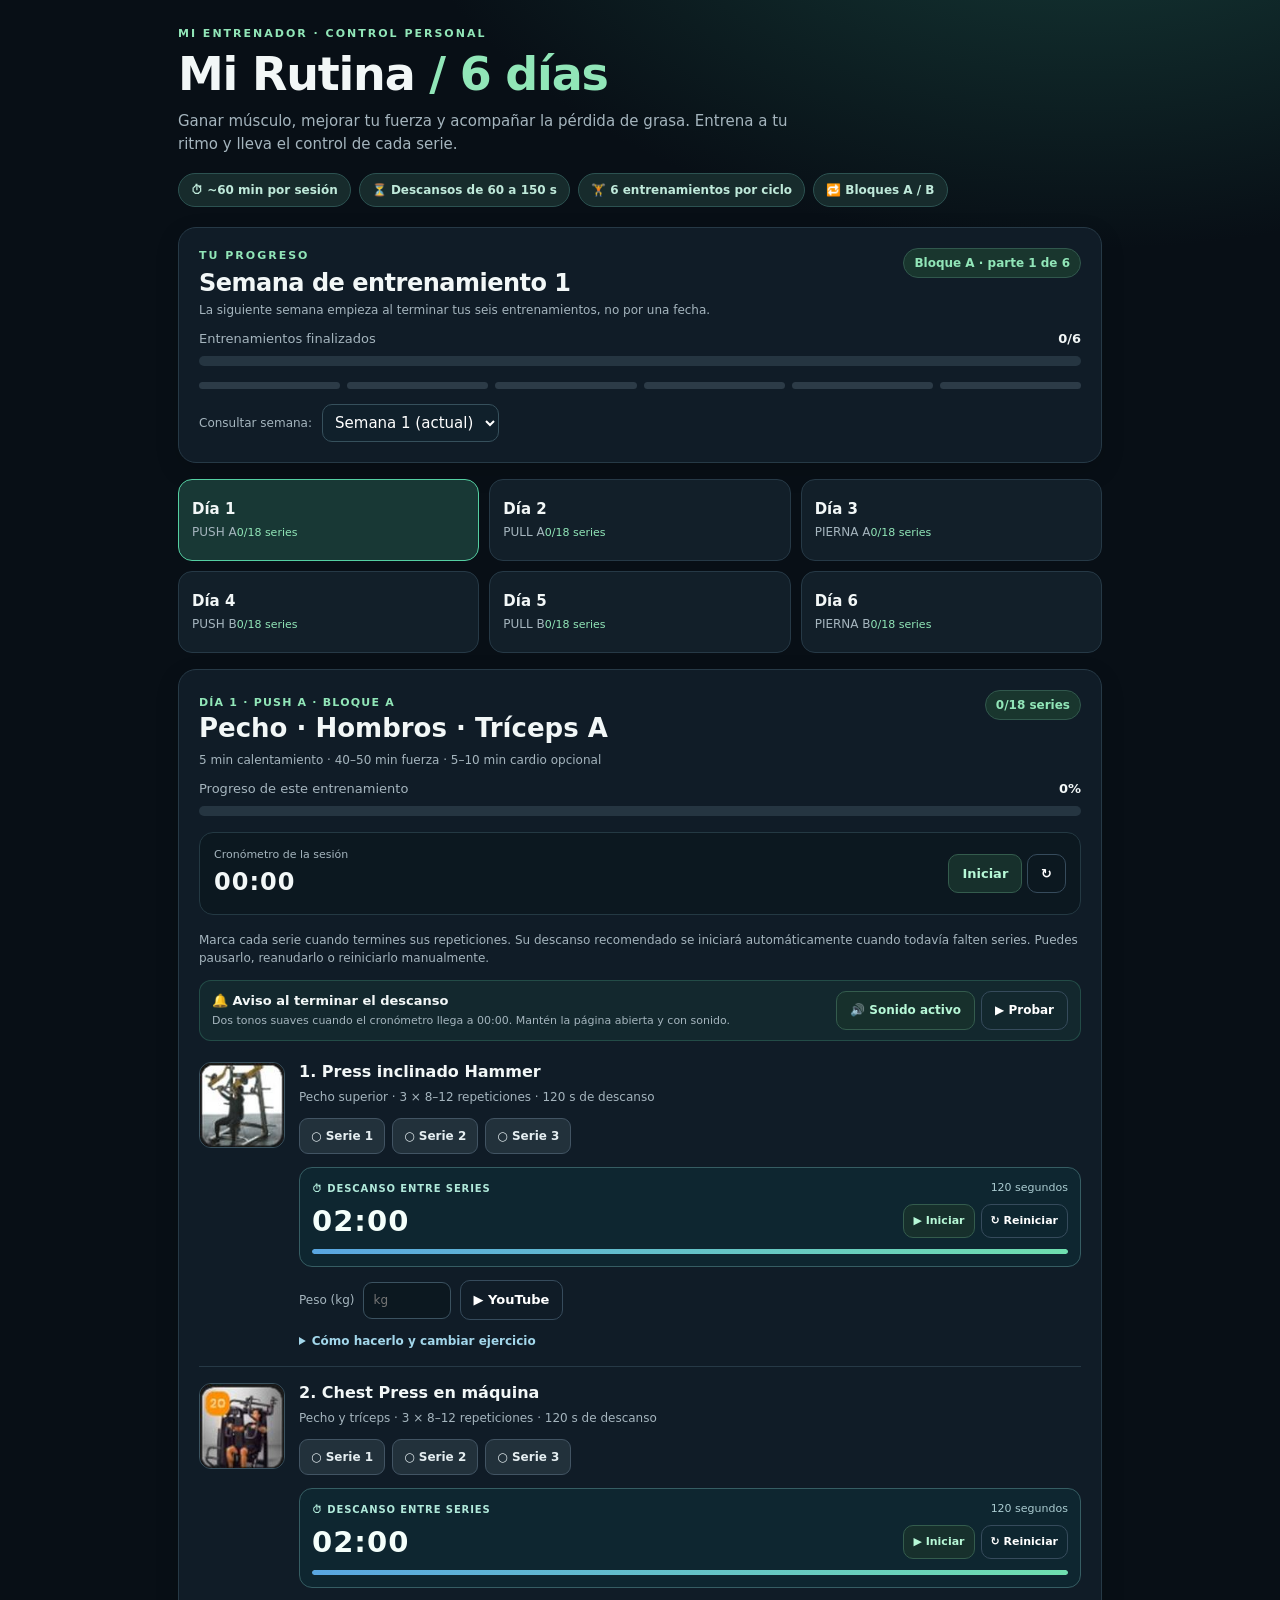
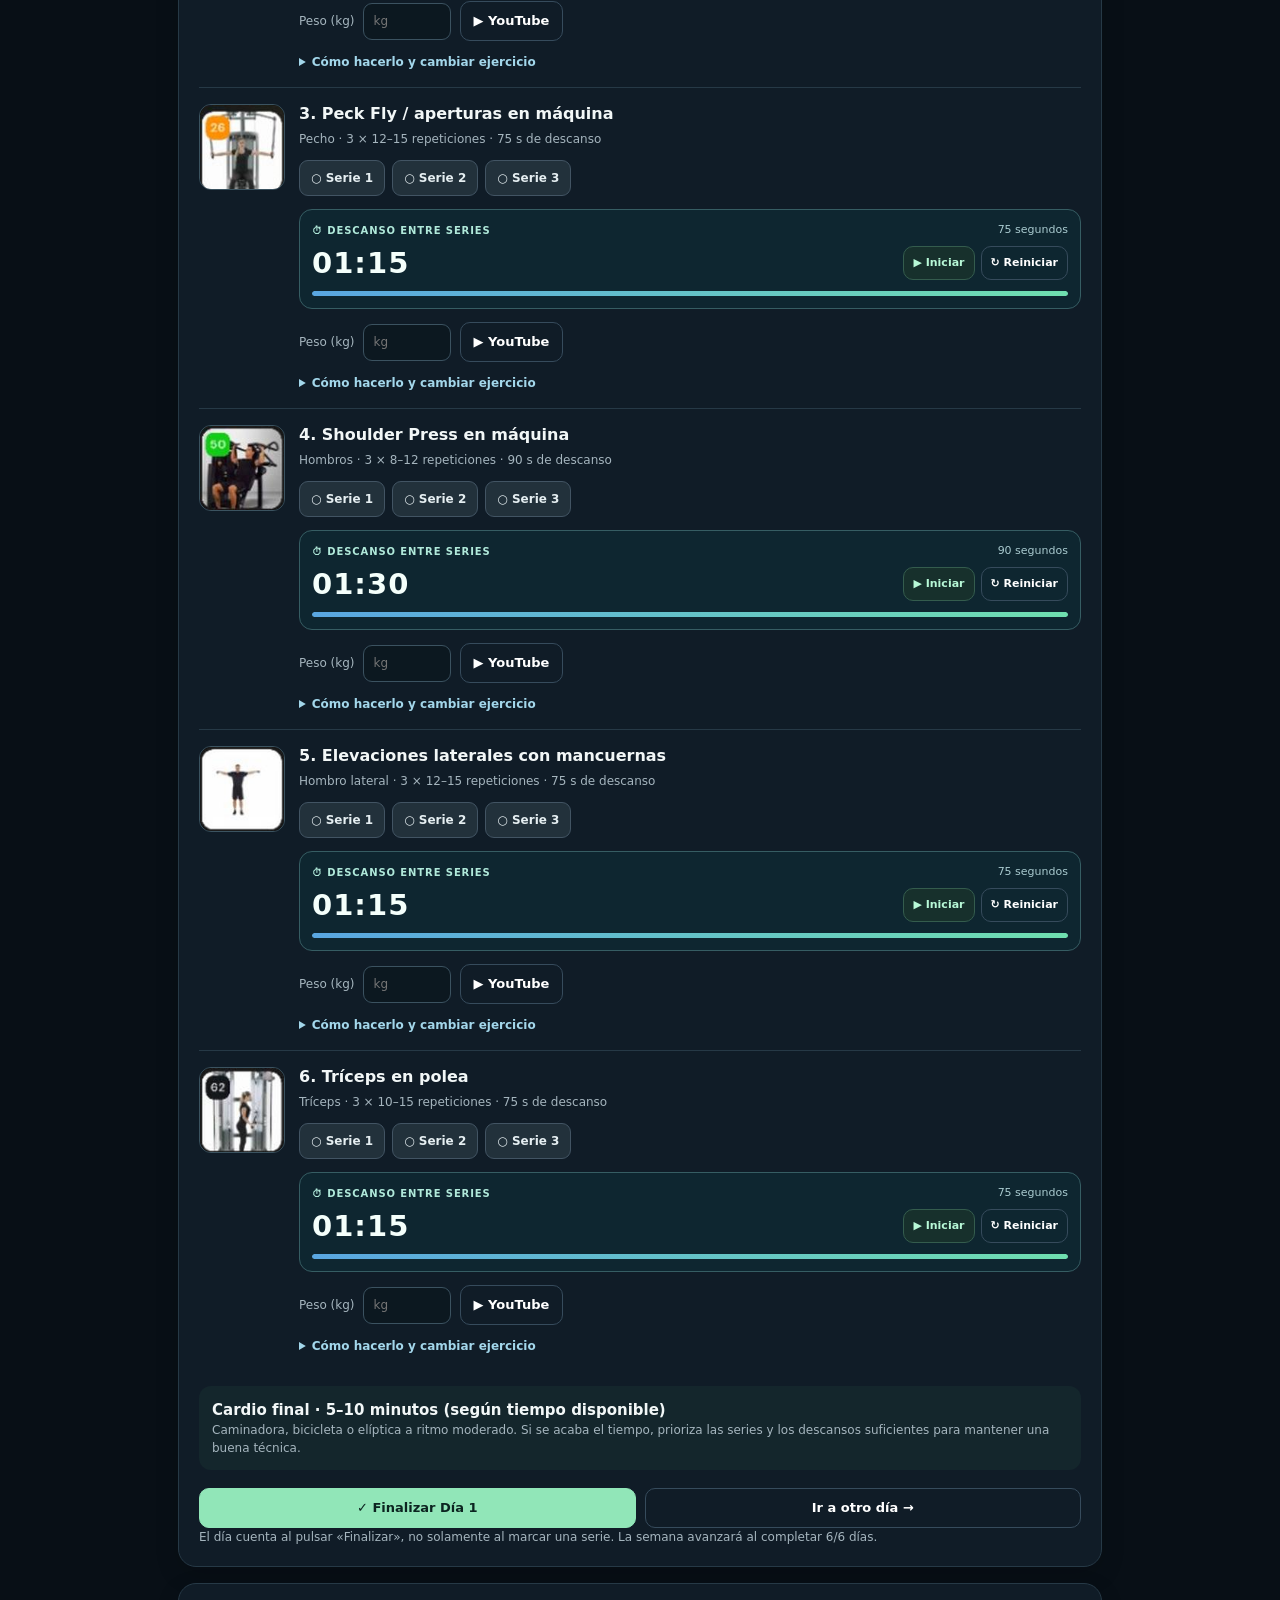
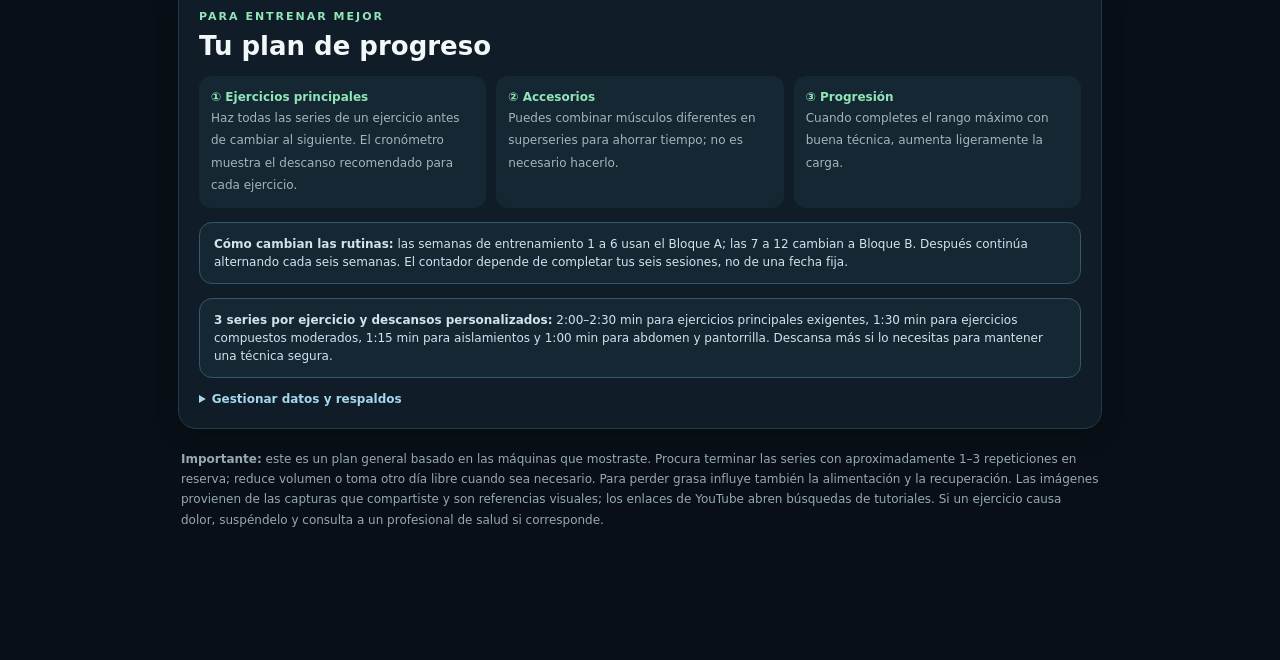
==== commit 343b3be9: "Add files via upload" ====
--- a/index.html
+++ b/index.html
@@ -18,13 +18,22 @@
 .rest-track{height:5px;background:#2b4852;border-radius:20px;overflow:hidden}
 .rest-track>div{height:100%;background:linear-gradient(90deg,#59a6e1,#6fdfaf);border-radius:20px;transition:width .2s linear}
 @media(max-width:420px){.rest-face{gap:8px}.rest-countdown{font-size:27px}.rest-actions button{font-size:10px;padding:5px 7px}}
+
+/* Audible end-of-rest signal */
+.sound-panel{margin:13px 0 5px;display:flex;align-items:center;justify-content:space-between;gap:10px;flex-wrap:wrap;background:rgba(58,170,123,.085);border:1px solid rgba(83,193,151,.24);border-radius:12px;padding:10px 12px}
+.sound-panel .sound-copy{display:flex;flex-direction:column;gap:3px}
+.sound-panel .sound-copy strong{font-size:13px}
+.sound-panel .sound-copy small{font-size:11px;color:var(--muted, #a5b7b0)}
+.sound-panel .sound-controls{display:flex;gap:6px;flex-wrap:wrap}
+.sound-panel button{white-space:nowrap;font-size:12px}
+.sound-panel button[aria-pressed="false"]{opacity:.78}
 </style></head><body><div class="shell"><header><div class="mini-label">MI ENTRENADOR · CONTROL PERSONAL</div><h1>Mi Rutina <span style="color:var(--green)">/ 6 días</span></h1><p class="desc">Ganar músculo, mejorar tu fuerza y acompañar la pérdida de grasa. Entrena a tu ritmo y lleva el control de cada serie.</p><div class="top-chips"><span class="pill">⏱ ~60 min por sesión</span><span class="pill">⏳ Descansos de 60 a 150 s</span><span class="pill">🏋️ 6 entrenamientos por ciclo</span><span class="pill">🔁 Bloques A / B</span></div></header><div id="announcement" class="banner hidden" role="status"></div><section class="card" aria-label="Progreso del ciclo"><div class="card-top"><div><div class="mini-label">TU PROGRESO</div><div id="cycleText" class="cycle-number">Semana de entrenamiento 1</div><div id="headerSub" class="small muted">Avanza al completar los 6 días, sin depender del calendario.</div></div><div id="phaseTag" class="counter">Bloque A · parte 1 de 6</div></div><div class="progress-text"><span class="muted">Entrenamientos finalizados</span><b id="completedDays">0/6</b></div><div class="progress"><div id="cycleBar" style="width:0%"></div></div><div class="cycle-dots" id="cycleDots"></div><div class="history-controls" id="historyControls"></div></section><nav class="days" id="days" aria-label="Selecciona tu día de entrenamiento"></nav><section id="main"></section><section class="card"><span class="mini-label">PARA ENTRENAR MEJOR</span><h2 style="margin:5px 0 10px">Tu plan de progreso</h2><div class="plan-explain"><div class="plan-step"><strong>① Ejercicios principales</strong><span>Haz todas las series de un ejercicio antes de cambiar al siguiente. El cronómetro muestra el descanso recomendado para cada ejercicio.</span></div><div class="plan-step"><strong>② Accesorios</strong><span>Puedes combinar músculos diferentes en superseries para ahorrar tiempo; no es necesario hacerlo.</span></div><div class="plan-step"><strong>③ Progresión</strong><span>Cuando completes el rango máximo con buena técnica, aumenta ligeramente la carga.</span></div></div><div class="tip"><b>Cómo cambian las rutinas:</b> las semanas de entrenamiento 1 a 6 usan el Bloque A; las 7 a 12 cambian a Bloque B. Después continúa alternando cada seis semanas. El contador depende de completar tus seis sesiones, no de una fecha fija.</div><div class="tip"><b>3 series por ejercicio y descansos personalizados:</b> 2:00–2:30 min para ejercicios principales exigentes, 1:30 min para ejercicios compuestos moderados, 1:15 min para aislamientos y 1:00 min para abdomen y pantorrilla. Descansa más si lo necesitas para mantener una técnica segura.</div><details><summary>Gestionar datos y respaldos</summary><div class="detail"><p>Los registros se guardan en el almacenamiento local de este navegador cuando esté disponible. No se sincronizan automáticamente con ChatGPT ni con otros dispositivos. Guarda un respaldo periódicamente.</p><div class="toolrow"><button class="btn-soft" onclick="backup()">↓ Exportar progreso</button><label class="btn-soft" style="cursor:pointer">↑ Importar respaldo<input type="file" class="sr" id="import" accept="application/json,.json"></label><button class="btn warnbtn" onclick="resetCurrent()">Reiniciar semana actual</button><button id="undoCycle" class="btn warnbtn hidden" onclick="undoCycle()">↶ Corregir semana anterior</button></div></div></details></section><div class="footer"><b>Importante:</b> este es un plan general basado en las máquinas que mostraste. Procura terminar las series con aproximadamente 1–3 repeticiones en reserva; reduce volumen o toma otro día libre cuando sea necesario. Para perder grasa influye también la alimentación y la recuperación. Las imágenes provienen de las capturas que compartiste y son referencias visuales; los enlaces de YouTube abren búsquedas de tutoriales. Si un ejercicio causa dolor, suspéndelo y consulta a un profesional de salud si corresponde.</div></div><div id="toast" class="toast hidden" role="status" aria-live="polite"></div><script>
 const EX={"inclinehammer":{"name":"Press inclinado Hammer","muscle":"Pecho superior","cue":"Espalda apoyada; baja controlado y empuja sin despegar hombros del respaldo.","family":"presspecho","yt":"Press inclinado Hammer técnica correcta ejercicio gimnasio","img":"[data-uri]"},"chestpress":{"name":"Chest Press en máquina","muscle":"Pecho y tríceps","cue":"Ajusta el asiento para que las manijas queden a la altura media del pecho.","family":"presspecho","yt":"Chest Press en máquina técnica correcta ejercicio gimnasio","img":"[data-uri]"},"pecfly":{"name":"Peck Fly / aperturas en máquina","muscle":"Pecho","cue":"Mantén codos semiflexionados; cierra sin golpear las placas.","family":"aperturas","yt":"Peck Fly / aperturas en máquina técnica correcta ejercicio gimnasio","img":"[data-uri]"},"shoulderpress":{"name":"Shoulder Press en máquina","muscle":"Hombros","cue":"Empuja por encima de la cabeza sin arquear demasiado la espalda.","family":"presshombro","yt":"Shoulder Press en máquina técnica correcta ejercicio gimnasio","img":"[data-uri]"},"lateralraise":{"name":"Elevaciones laterales con mancuernas","muscle":"Hombro lateral","cue":"Sube hasta alrededor de la altura del hombro, sin impulsarte.","family":"laterales","yt":"Elevaciones laterales con mancuernas técnica correcta ejercicio gimnasio","img":"[data-uri]"},"tricepscable":{"name":"Tríceps en polea","muscle":"Tríceps","cue":"Codos fijos cerca del torso; extiende y regresa despacio.","family":"triceps","yt":"Tríceps en polea técnica correcta ejercicio gimnasio","img":"[data-uri]"},"pulldown":{"name":"Jalón al pecho / Pulldown","muscle":"Espalda dorsal","cue":"Lleva la barra al pecho superior y evita jalar por detrás de la nuca.","family":"vertical","yt":"Jalón al pecho / Pulldown técnica correcta ejercicio gimnasio","img":"[data-uri]"},"pivotrow":{"name":"Remo con pivote","muscle":"Espalda media","cue":"Mantén el tronco estable y lleva los codos hacia atrás.","family":"remo","yt":"Remo con pivote técnica correcta ejercicio gimnasio","img":"[data-uri]"},"seatedrow":{"name":"Remo bajo cerrado","muscle":"Espalda media","cue":"Pecho abierto y espalda neutra; no te balancees para mover el peso.","family":"remo","yt":"Remo bajo cerrado técnica correcta ejercicio gimnasio","img":"[data-uri]"},"reardelt":{"name":"Cristos invertidos / Rear Delt","muscle":"Hombro posterior","cue":"Abre los brazos con control y sin encoger los hombros.","family":"deltoideposterior","yt":"Cristos invertidos / Rear Delt técnica correcta ejercicio gimnasio","img":"[data-uri]"},"curlw":{"name":"Curl de bíceps con barra W","muscle":"Bíceps","cue":"Codos cerca del cuerpo; evita mover el torso.","family":"biceps","yt":"Curl de bíceps con barra W técnica correcta ejercicio gimnasio","img":"[data-uri]"},"hammercurl":{"name":"Curl martillo con mancuernas","muscle":"Bíceps y braquial","cue":"Palmas mirándose; sube y baja sin balancearte.","family":"biceps","yt":"Curl martillo con mancuernas técnica correcta ejercicio gimnasio","img":"[data-uri]"},"hacksquat":{"name":"Máquina Hack","muscle":"Cuádriceps y glúteos","cue":"Pies apoyados y rodillas alineadas; desciende hasta donde controles.","family":"cuadriceps","yt":"Máquina Hack técnica correcta ejercicio gimnasio","img":"[data-uri]"},"legpress":{"name":"Leg Press bilateral","muscle":"Piernas y glúteos","cue":"Espalda pegada al respaldo; no bloquees las rodillas al extender.","family":"cuadriceps","yt":"Leg Press bilateral técnica correcta ejercicio gimnasio","img":"[data-uri]"},"legpressuni":{"name":"Leg Press unilateral","muscle":"Piernas por separado","cue":"Menos carga; mantén pelvis estable y repite ambos lados.","family":"cuadriceps","yt":"Leg Press unilateral técnica correcta ejercicio gimnasio","img":"[data-uri]"},"legextension":{"name":"Leg Extension","muscle":"Cuádriceps","cue":"Alinea la rodilla con el eje de la máquina y extiende sin rebotes.","family":"extension","yt":"Leg Extension técnica correcta ejercicio gimnasio","img":"[data-uri]"},"seatedcurl":{"name":"Seated Leg Curl","muscle":"Femoral","cue":"Ajusta los rodillos; flexiona y controla el regreso.","family":"curlpierna","yt":"Seated Leg Curl técnica correcta ejercicio gimnasio","img":"[data-uri]"},"pronecurl":{"name":"Prone / Lying Leg Curl","muscle":"Femoral","cue":"Cadera apoyada en el banco; evita arquear la espalda.","family":"curlpierna","yt":"Prone / Lying Leg Curl técnica correcta ejercicio gimnasio","img":"[data-uri]"},"seatedcalf":{"name":"Pantorrilla sentado","muscle":"Pantorrillas (sóleo)","cue":"Sube los talones, pausa arriba y baja hasta estirar.","family":"pantorrilla","yt":"Pantorrilla sentado técnica correcta ejercicio gimnasio","img":"[data-uri]"},"calfpress":{"name":"Pantorrilla en Leg Press","muscle":"Pantorrillas","cue":"Mueve solo el tobillo y mantén las rodillas ligeramente flexionadas.","family":"pantorrilla","yt":"Pantorrilla en Leg Press técnica correcta ejercicio gimnasio","img":"[data-uri]"},"abcrunch":{"name":"Abdominal Crunch en máquina","muscle":"Abdomen","cue":"Flexiona el tronco con el abdomen; no tires con los brazos.","family":"abdomen","yt":"Abdominal Crunch en máquina técnica correcta ejercicio gimnasio","img":""},"pressbar":{"name":"Press de pecho con barra","muscle":"Pecho y tríceps","cue":"Pies firmes y omóplatos estables; usa seguros o un compañero si hace falta.","family":"presspecho","yt":"Press de pecho con barra técnica correcta ejercicio gimnasio","img":"[data-uri]"},"crossover":{"name":"Cross Over en poleas","muscle":"Pecho","cue":"Junta las manos delante del pecho con codos suaves; no balancees.","family":"aperturas","yt":"Cross Over en poleas técnica correcta ejercicio gimnasio","img":"[data-uri]"},"tricepsrope":{"name":"Extensión de tríceps con cuerda","muscle":"Tríceps","cue":"Codos cerca del torso; separa ligeramente la cuerda al terminar.","family":"triceps","yt":"Extensión de tríceps con cuerda técnica correcta ejercicio gimnasio","img":"[data-uri]"},"assistedpull":{"name":"Dominadas asistidas","muscle":"Espalda dorsal","cue":"Usa asistencia suficiente; baja los hombros antes de tirar con los brazos.","family":"vertical","yt":"Dominadas asistidas técnica correcta ejercicio gimnasio","img":"[data-uri]"},"openrow":{"name":"Remo abierto en máquina","muscle":"Espalda y hombro posterior","cue":"Lleva los codos atrás y controla la vuelta.","family":"remo","yt":"Remo abierto en máquina técnica correcta ejercicio gimnasio","img":"[data-uri]"},"triangledown":{"name":"Jalón con triángulo","muscle":"Espalda dorsal","cue":"Lleva el agarre a la parte superior del pecho sin echarte demasiado atrás.","family":"vertical","yt":"Jalón con triángulo técnica correcta ejercicio gimnasio","img":"[data-uri]"},"preachercurl":{"name":"Curl en banco predicador","muscle":"Bíceps","cue":"Apoya los brazos; no hiperextiendas el codo abajo.","family":"biceps","yt":"Curl en banco predicador técnica correcta ejercicio gimnasio","img":"[data-uri]"},"bicepscable":{"name":"Curl de bíceps en polea","muscle":"Bíceps","cue":"Brazo estable y muñeca neutra; no balancees.","family":"biceps","yt":"Curl de bíceps en polea técnica correcta ejercicio gimnasio","img":"[data-uri]"},"smithsquat":{"name":"Sentadilla en Smith","muscle":"Cuádriceps y glúteos","cue":"Coloca pies cómodamente y baja con control; usa los topes de seguridad.","family":"cuadriceps","yt":"Sentadilla en Smith técnica correcta ejercicio gimnasio","img":"[data-uri]"},"rdl":{"name":"Peso muerto rumano con barra/mancuernas","muscle":"Femoral y glúteos","cue":"Cadera hacia atrás, espalda neutra y carga cerca de las piernas.","family":"bisagra","yt":"Peso muerto rumano con barra/mancuernas técnica correcta ejercicio gimnasio","img":"[data-uri]"},"glutemachine":{"name":"Máquina de glúteos / extensión de cadera","muscle":"Glúteos","cue":"Mueve la cadera sin arquear la zona lumbar; controla la vuelta.","family":"gluteo","yt":"Máquina de glúteos / extensión de cadera técnica correcta ejercicio gimnasio","img":"[data-uri]"},"abductor":{"name":"Hip Abductor (abrir)","muscle":"Glúteo medio","cue":"Abre las rodillas sin impulso y regresa con control.","family":"cadera","yt":"Hip Abductor (abrir) técnica correcta ejercicio gimnasio","img":"[data-uri]"},"hipadductor":{"name":"Hip Adductor (cerrar)","muscle":"Aductores","cue":"Cierra con control y mantén pelvis estable.","family":"cadera","yt":"Hip Adductor (cerrar) técnica correcta ejercicio gimnasio","img":"[data-uri]"},"smithlunge":{"name":"Desplante en Smith","muscle":"Piernas y glúteos","cue":"Mantén estabilidad y flexiona ambas rodillas según tu rango.","family":"unilateral","yt":"Desplante en Smith técnica correcta ejercicio gimnasio","img":"[data-uri]"},"bulgarian":{"name":"Desplante búlgaro","muscle":"Piernas y glúteos","cue":"Apoya pie trasero en banco, controla la bajada y equilibra ambos lados.","family":"unilateral","yt":"Desplante búlgaro técnica correcta ejercicio gimnasio","img":"[data-uri]"},"bentrow":{"name":"Remo agachado con polea baja","muscle":"Espalda","cue":"Inclina el torso manteniendo la espalda neutra y jala hacia la cintura.","family":"remo","yt":"Remo agachado con polea baja técnica correcta ejercicio gimnasio","img":"[data-uri]"},"trifrench":{"name":"Press francés con barra W","muscle":"Tríceps","cue":"Codos dirigidos arriba; baja la barra de forma controlada.","family":"triceps","yt":"Press francés con barra W técnica correcta ejercicio gimnasio","img":"[data-uri]"}};
 const PLAN={"A":[[{"id":"inclinehammer","sets":3,"reps":"8–12","rest":120},{"id":"chestpress","sets":3,"reps":"8–12","rest":120},{"id":"pecfly","sets":3,"reps":"12–15","rest":75},{"id":"shoulderpress","sets":3,"reps":"8–12","rest":90},{"id":"lateralraise","sets":3,"reps":"12–15","rest":75},{"id":"tricepscable","sets":3,"reps":"10–15","rest":75}],[{"id":"pulldown","sets":3,"reps":"8–12","rest":90},{"id":"pivotrow","sets":3,"reps":"8–12","rest":120},{"id":"seatedrow","sets":3,"reps":"10–12","rest":90},{"id":"reardelt","sets":3,"reps":"12–15","rest":75},{"id":"curlw","sets":3,"reps":"10–12","rest":75},{"id":"hammercurl","sets":3,"reps":"10–12","rest":75}],[{"id":"hacksquat","sets":3,"reps":"8–12","rest":150},{"id":"legpress","sets":3,"reps":"10–12","rest":120},{"id":"legextension","sets":3,"reps":"12–15","rest":75},{"id":"seatedcurl","sets":3,"reps":"10–12","rest":90},{"id":"seatedcalf","sets":3,"reps":"12–15","rest":60},{"id":"abcrunch","sets":3,"reps":"12–15","rest":60}],[{"id":"pressbar","sets":3,"reps":"8–12","rest":120},{"id":"inclinehammer","sets":3,"reps":"8–12","rest":120},{"id":"crossover","sets":3,"reps":"12–15","rest":75},{"id":"shoulderpress","sets":3,"reps":"8–12","rest":90},{"id":"lateralraise","sets":3,"reps":"12–15","rest":75},{"id":"tricepsrope","sets":3,"reps":"10–15","rest":75}],[{"id":"assistedpull","sets":3,"reps":"6–10","rest":120},{"id":"openrow","sets":3,"reps":"8–12","rest":90},{"id":"triangledown","sets":3,"reps":"10–12","rest":90},{"id":"reardelt","sets":3,"reps":"12–15","rest":75},{"id":"preachercurl","sets":3,"reps":"10–12","rest":75},{"id":"bicepscable","sets":3,"reps":"12–15","rest":75}],[{"id":"smithsquat","sets":3,"reps":"8–12","rest":150},{"id":"rdl","sets":3,"reps":"8–10","rest":150},{"id":"pronecurl","sets":3,"reps":"10–12","rest":90},{"id":"glutemachine","sets":3,"reps":"12–15","rest":90},{"id":"abductor","sets":3,"reps":"12–15","rest":75},{"id":"calfpress","sets":3,"reps":"12–15","rest":60}]],"B":[[{"id":"pressbar","sets":3,"reps":"8–12","rest":120},{"id":"inclinehammer","sets":3,"reps":"8–12","rest":120},{"id":"crossover","sets":3,"reps":"12–15","rest":75},{"id":"shoulderpress","sets":3,"reps":"8–12","rest":90},{"id":"lateralraise","sets":3,"reps":"12–15","rest":75},{"id":"tricepsrope","sets":3,"reps":"10–15","rest":75}],[{"id":"assistedpull","sets":3,"reps":"6–10","rest":120},{"id":"openrow","sets":3,"reps":"8–12","rest":90},{"id":"pivotrow","sets":3,"reps":"10–12","rest":120},{"id":"reardelt","sets":3,"reps":"12–15","rest":75},{"id":"preachercurl","sets":3,"reps":"10–12","rest":75},{"id":"hammercurl","sets":3,"reps":"10–12","rest":75}],[{"id":"smithsquat","sets":3,"reps":"8–12","rest":150},{"id":"legpressuni","sets":3,"reps":"10–12 por pierna","rest":120},{"id":"legextension","sets":3,"reps":"12–15","rest":75},{"id":"pronecurl","sets":3,"reps":"10–12","rest":90},{"id":"calfpress","sets":3,"reps":"12–15","rest":60},{"id":"abcrunch","sets":3,"reps":"12–15","rest":60}],[{"id":"chestpress","sets":3,"reps":"8–12","rest":120},{"id":"inclinehammer","sets":3,"reps":"8–12","rest":120},{"id":"pecfly","sets":3,"reps":"12–15","rest":75},{"id":"shoulderpress","sets":3,"reps":"8–12","rest":90},{"id":"lateralraise","sets":3,"reps":"12–15","rest":75},{"id":"tricepscable","sets":3,"reps":"10–15","rest":75}],[{"id":"triangledown","sets":3,"reps":"8–12","rest":90},{"id":"seatedrow","sets":3,"reps":"8–12","rest":90},{"id":"bentrow","sets":3,"reps":"10–12","rest":120},{"id":"reardelt","sets":3,"reps":"12–15","rest":75},{"id":"bicepscable","sets":3,"reps":"10–12","rest":75},{"id":"curlw","sets":3,"reps":"10–12","rest":75}],[{"id":"hacksquat","sets":3,"reps":"8–12","rest":150},{"id":"rdl","sets":3,"reps":"8–10","rest":150},{"id":"seatedcurl","sets":3,"reps":"10–12","rest":90},{"id":"glutemachine","sets":3,"reps":"12–15","rest":90},{"id":"hipadductor","sets":3,"reps":"12–15","rest":75},{"id":"seatedcalf","sets":3,"reps":"12–15","rest":60}]]};
 const TYPES=['Pecho · Hombros · Tríceps A','Espalda · Bíceps A','Piernas · Cuádriceps · Abdomen','Pecho · Hombros · Tríceps B','Espalda · Bíceps B','Piernas · Glúteos · Femoral'];
 const SHORT=['PUSH A','PULL A','PIERNA A','PUSH B','PULL B','PIERNA B'];
 const STORAGE='rutina-progresiva-6-dias:v2';
-const INITIAL={version:2,currentWeek:1,selectedDay:0,finished:{},sets:{},weights:{},reps:{},swaps:{},sessions:{},adaptation:true,adaptationWeeks:{},announcement:0,rest:null,exerciseRests:{}};
+const INITIAL={version:2,currentWeek:1,selectedDay:0,finished:{},sets:{},weights:{},reps:{},swaps:{},sessions:{},adaptation:true,adaptationWeeks:{},announcement:0,rest:null,exerciseRests:{},soundEnabled:true};
 function stored(){try{const r=JSON.parse(localStorage.getItem(STORAGE));return r&&r.version===2?r:null;}catch(e){return null;}}
 let db={...INITIAL,...(stored()||{})};
 let viewWeek=db.currentWeek,day=Math.max(0,Math.min(5,db.selectedDay||0));
@@ -79,7 +88,7 @@
   const prevWeight=priorWeight(w,day,i,item.id);
   return `<article class="exercise">${im}<div class="exo"><div class="ename">${i+1}. ${esc(e.name)}</div><div class="einfo">${esc(e.muscle)} · ${n} × ${esc(item.reps)} repeticiones · ${item.rest} s de descanso</div><div class="series" aria-label="Series de ${esc(e.name)}">${buttons}</div><div class="rest-box" aria-label="Cronómetro de descanso para ${esc(e.name)}"><div class="rest-header"><span class="rest-caption">⏱ DESCANSO ENTRE SERIES</span><span class="rest-hint" id="restStatus_${i}">${item.rest} segundos</span></div><div class="rest-face"><strong class="rest-countdown" id="restClock_${i}" role="timer">${restFormat(item.rest*1000)}</strong><div class="rest-actions"><button type="button" class="btn-soft rest-toggle" id="restToggle_${i}" onclick="toggleExerciseRest(${i})" ${!current||isdone?'disabled':''}>▶ Iniciar</button><button type="button" class="btn-ghost rest-reset" onclick="resetExerciseRest(${i})" ${!current||isdone?'disabled':''}>↻ Reiniciar</button></div></div><div class="rest-track"><div id="restProgress_${i}" style="width:100%"></div></div></div><div class="exo-controls"><label class="kg">Peso (kg) <input type="number" inputmode="decimal" min="0" step="0.5" placeholder="kg" value="${esc(db.weights[key(w,day,i)]||'')}" ${!current||isdone?'disabled':''} aria-label="Peso para ${esc(e.name)}" onchange="setWeight(${i},this.value)"></label><a target="_blank" rel="noopener noreferrer" class="btn-ghost" href="${yurl(e)}">▶ YouTube</a></div>${prevWeight?`<div class="tiny">Último registro: ${esc(prevWeight)} kg</div>`:''}<details><summary>Cómo hacerlo y cambiar ejercicio</summary><div class="detail"><p>${esc(e.cue)}</p><label for="alt_${i}">Alternativa si está ocupado:</label><select id="alt_${i}" ${!current||isdone?'disabled':''} onchange="swapExercise(${i},this.value)"><option value="">Elegir alternativa…</option>${swappables.map(([id,ex])=>`<option value="${esc(id)}">${esc(ex.name)}</option>`).join('')}</select></div></details></div></article>`;
  }).join('');
- const summary=`<section class="card"><div class="card-top"><div><span class="thin-label">DÍA ${day+1} · ${esc(SHORT[day])} · BLOQUE ${ph}</span><h2>${esc(TYPES[day])}</h2><p class="small muted" style="margin:7px 0 0">5 min calentamiento · 40–50 min fuerza · 5–10 min cardio opcional</p></div><div class="counter">${c.completed}/${c.total} series</div></div><div class="progress-text"><span class="muted">Progreso de este entrenamiento</span><b>${pct(c.completed,c.total)}%</b></div><div class="progress"><div style="width:${pct(c.completed,c.total)}%"></div></div>${!current?'<div class="readonly">Esta semana es histórica. Puedes consultar los registros, pero no modificarlos.</div>':''}${isdone?'<div class="success" style="margin-top:14px">✓ Entrenamiento finalizado y contado para tu semana.</div>':''}<div class="session-bar"><div><div class="tiny">Cronómetro de la sesión</div><div class="time" id="sessionTime">00:00</div></div><div><button class="btn-soft" id="sessionToggle" ${!current||isdone?'disabled':''} onclick="toggleSession()">Iniciar</button> <button class="btn-ghost" ${!current||isdone?'disabled':''} onclick="resetSession()">↻</button></div></div><div class="small muted">Marca cada serie cuando termines sus repeticiones. Su descanso recomendado se iniciará automáticamente cuando todavía falten series. Puedes pausarlo, reanudarlo o reiniciarlo manualmente.</div><div id="exercises">${rows}</div><div class="card-footer"><b>Cardio final · 5–10 minutos (según tiempo disponible)</b><div class="small muted">Caminadora, bicicleta o elíptica a ritmo moderado. Si se acaba el tiempo, prioriza las series y los descansos suficientes para mantener una buena técnica.</div></div><div class="actions">${current&&!isdone?`<button class="btn primary" onclick="finishDay()">✓ Finalizar Día ${day+1}</button>`:current?`<button class="btn warnbtn" onclick="reopenDay()">Deshacer día terminado</button>`:`<button class="btn-ghost" onclick="backCurrent()">Volver al entrenamiento actual</button>`}<button class="btn-ghost" onclick="nextPending()">${current?'Ir a otro día →':'Ver día siguiente →'}</button></div><div class="small muted">El día cuenta al pulsar «Finalizar», no solamente al marcar una serie. La semana avanzará al completar 6/6 días.</div></section>`;
+ const summary=`<section class="card"><div class="card-top"><div><span class="thin-label">DÍA ${day+1} · ${esc(SHORT[day])} · BLOQUE ${ph}</span><h2>${esc(TYPES[day])}</h2><p class="small muted" style="margin:7px 0 0">5 min calentamiento · 40–50 min fuerza · 5–10 min cardio opcional</p></div><div class="counter">${c.completed}/${c.total} series</div></div><div class="progress-text"><span class="muted">Progreso de este entrenamiento</span><b>${pct(c.completed,c.total)}%</b></div><div class="progress"><div style="width:${pct(c.completed,c.total)}%"></div></div>${!current?'<div class="readonly">Esta semana es histórica. Puedes consultar los registros, pero no modificarlos.</div>':''}${isdone?'<div class="success" style="margin-top:14px">✓ Entrenamiento finalizado y contado para tu semana.</div>':''}<div class="session-bar"><div><div class="tiny">Cronómetro de la sesión</div><div class="time" id="sessionTime">00:00</div></div><div><button class="btn-soft" id="sessionToggle" ${!current||isdone?'disabled':''} onclick="toggleSession()">Iniciar</button> <button class="btn-ghost" ${!current||isdone?'disabled':''} onclick="resetSession()">↻</button></div></div><div class="small muted">Marca cada serie cuando termines sus repeticiones. Su descanso recomendado se iniciará automáticamente cuando todavía falten series. Puedes pausarlo, reanudarlo o reiniciarlo manualmente.</div><div class="sound-panel"><div class="sound-copy"><strong>🔔 Aviso al terminar el descanso</strong><small>Dos tonos suaves cuando el cronómetro llega a 00:00. Mantén la página abierta y con sonido.</small></div><div class="sound-controls"><button type="button" class="btn-soft" id="audioToggle" aria-pressed="${db.soundEnabled!==false}" onclick="toggleAlarmSound()">${db.soundEnabled!==false?'🔊 Sonido activo':'🔇 Silenciado'}</button><button type="button" class="btn-ghost" onclick="testAlarmSound()">▶ Probar</button></div></div><div id="exercises">${rows}</div><div class="card-footer"><b>Cardio final · 5–10 minutos (según tiempo disponible)</b><div class="small muted">Caminadora, bicicleta o elíptica a ritmo moderado. Si se acaba el tiempo, prioriza las series y los descansos suficientes para mantener una buena técnica.</div></div><div class="actions">${current&&!isdone?`<button class="btn primary" onclick="finishDay()">✓ Finalizar Día ${day+1}</button>`:current?`<button class="btn warnbtn" onclick="reopenDay()">Deshacer día terminado</button>`:`<button class="btn-ghost" onclick="backCurrent()">Volver al entrenamiento actual</button>`}<button class="btn-ghost" onclick="nextPending()">${current?'Ir a otro día →':'Ver día siguiente →'}</button></div><div class="small muted">El día cuenta al pulsar «Finalizar», no solamente al marcar una serie. La semana avanzará al completar 6/6 días.</div></section>`;
  document.getElementById('main').innerHTML=summary;
  document.getElementById('undoCycle').classList.toggle('hidden',!canUndoCycle());
  updateClocks();
@@ -97,7 +106,55 @@
 }
 function restRemaining(state,duration){if(!state)return duration;return state.running?Math.max(0,state.ends-Date.now()):Math.max(0,Number(state.remaining??duration));}
 function restFormat(ms){const s=Math.ceil(Math.max(0,ms)/1000);return String(Math.floor(s/60)).padStart(2,'0')+':'+String(s%60).padStart(2,'0');}
+// Web Audio: generated locally, no external audio file, download, or network required.
+// Modern mobile browsers require a user gesture before audible playback.
+let alarmAudioContext=null;
+function unlockAlarmAudio(){
+ if(db.soundEnabled===false)return;
+ try{
+  const AudioCtor=window.AudioContext||window.webkitAudioContext;
+  if(!AudioCtor)return;
+  if(!alarmAudioContext)alarmAudioContext=new AudioCtor();
+  if(alarmAudioContext.state==='suspended')alarmAudioContext.resume().catch(()=>{});
+  // Small, silent pulse unlocks audio playback in some mobile Safari versions.
+  const src=alarmAudioContext.createOscillator(),vol=alarmAudioContext.createGain();
+  vol.gain.setValueAtTime(0,alarmAudioContext.currentTime);
+  src.connect(vol);vol.connect(alarmAudioContext.destination);
+  src.start();src.stop(alarmAudioContext.currentTime+0.015);
+ }catch(err){/* Silence if the browser blocks audio. */}
+}
+function playRestChime(){
+ if(db.soundEnabled===false||!alarmAudioContext||alarmAudioContext.state!=='running')return;
+ try{
+  const ctx=alarmAudioContext,now=ctx.currentTime;
+  [0,0.19].forEach((delay,i)=>{
+   const start=now+delay,osc=ctx.createOscillator(),gain=ctx.createGain();
+   osc.type='sine';osc.frequency.setValueAtTime(i?988:784,start);
+   gain.gain.setValueAtTime(0.0001,start);
+   gain.gain.exponentialRampToValueAtTime(0.085,start+0.012);
+   gain.gain.exponentialRampToValueAtTime(0.0001,start+0.16);
+   osc.connect(gain);gain.connect(ctx.destination);
+   osc.start(start);osc.stop(start+0.17);
+  });
+ }catch(err){/* Continue with the visual timer if audio is unavailable. */}
+}
+function toggleAlarmSound(){
+ db.soundEnabled=db.soundEnabled===false;
+ save();
+ if(db.soundEnabled)unlockAlarmAudio();
+ const b=document.getElementById('audioToggle');
+ if(b){b.textContent=db.soundEnabled?'🔊 Sonido activo':'🔇 Silenciado';b.setAttribute('aria-pressed',String(db.soundEnabled));}
+ toast(db.soundEnabled?'Aviso sonoro activado. Prueba el sonido.':'Aviso sonoro silenciado.');
+}
+function testAlarmSound(){
+ if(db.soundEnabled===false){toast('Activa el sonido para escuchar el aviso.');return;}
+ unlockAlarmAudio();
+ // AudioContext.resume is asynchronous in some browsers.
+ if(alarmAudioContext){alarmAudioContext.resume().then(()=>playRestChime()).catch(()=>toast('El navegador bloqueó el sonido. Revisa el volumen.'));}
+ else toast('Este navegador no permite reproducir audio.');
+}
 function startExerciseRest(i,fresh=false){
+ unlockAlarmAudio();
  if(!editable()||dayDone(viewWeek,day))return;
  if(!db.exerciseRests)db.exerciseRests={};
  const duration=restDuration(i),k=restKey(i),old=restEntry(i),remaining=fresh?duration:restRemaining(old,duration);
@@ -128,6 +185,8 @@
   if(t&&t.running&&ms<=0){
    db.exerciseRests[k]={running:false,ends:null,remaining:0,finished:true,duration};
    ms=0;shouldSave=true;
+   // Avoid a surprise alarm on reopening a long-expired countdown.
+   if(Date.now()-t.ends<3500&&document.visibilityState==='visible')playRestChime();
   }
   const clock=document.getElementById(`restClock_${i}`),status=document.getElementById(`restStatus_${i}`);
   const btn=document.getElementById(`restToggle_${i}`),bar=document.getElementById(`restProgress_${i}`);
@@ -140,6 +199,7 @@
 }
 
 function toggleSet(i,s){
+ unlockAlarmAudio();
  if(!editable()||dayDone(viewWeek,day))return;
  const k=keySet(viewWeek,day,i,s);
  db.sets[k]=!db.sets[k];
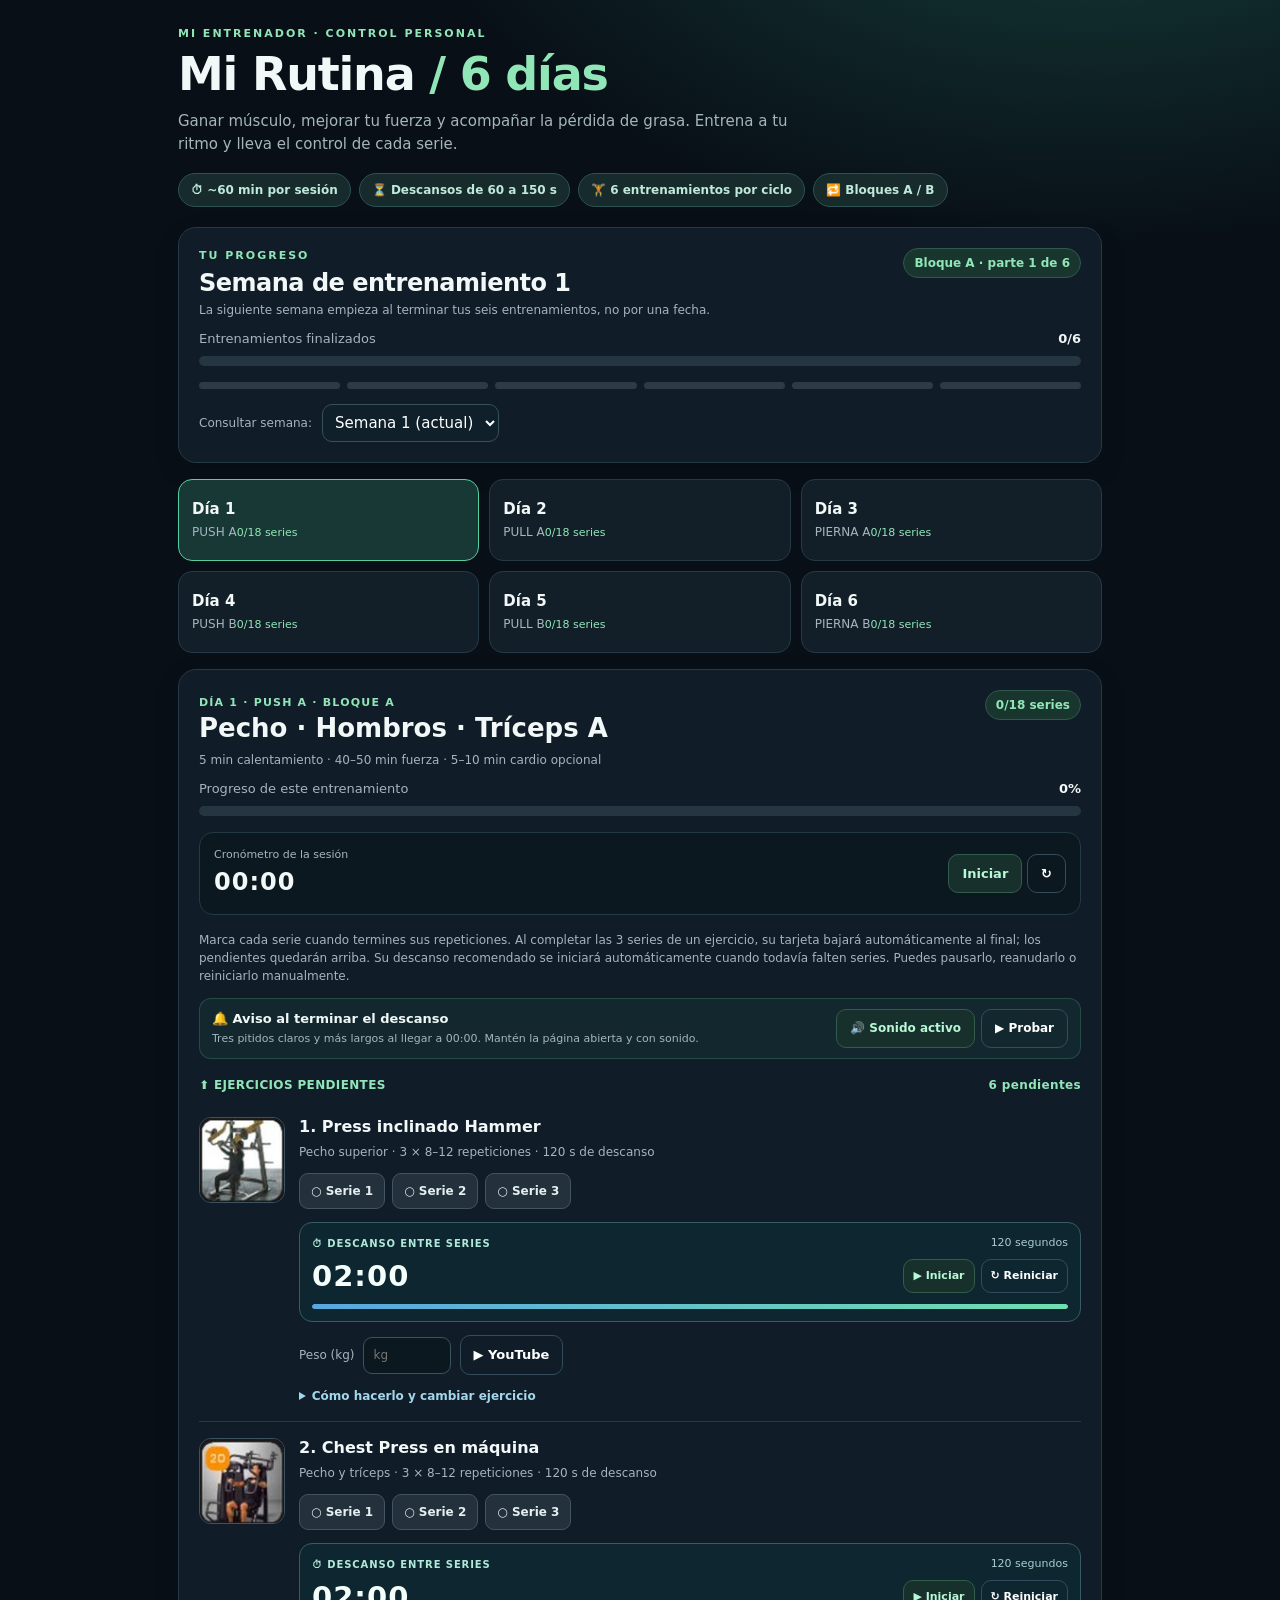
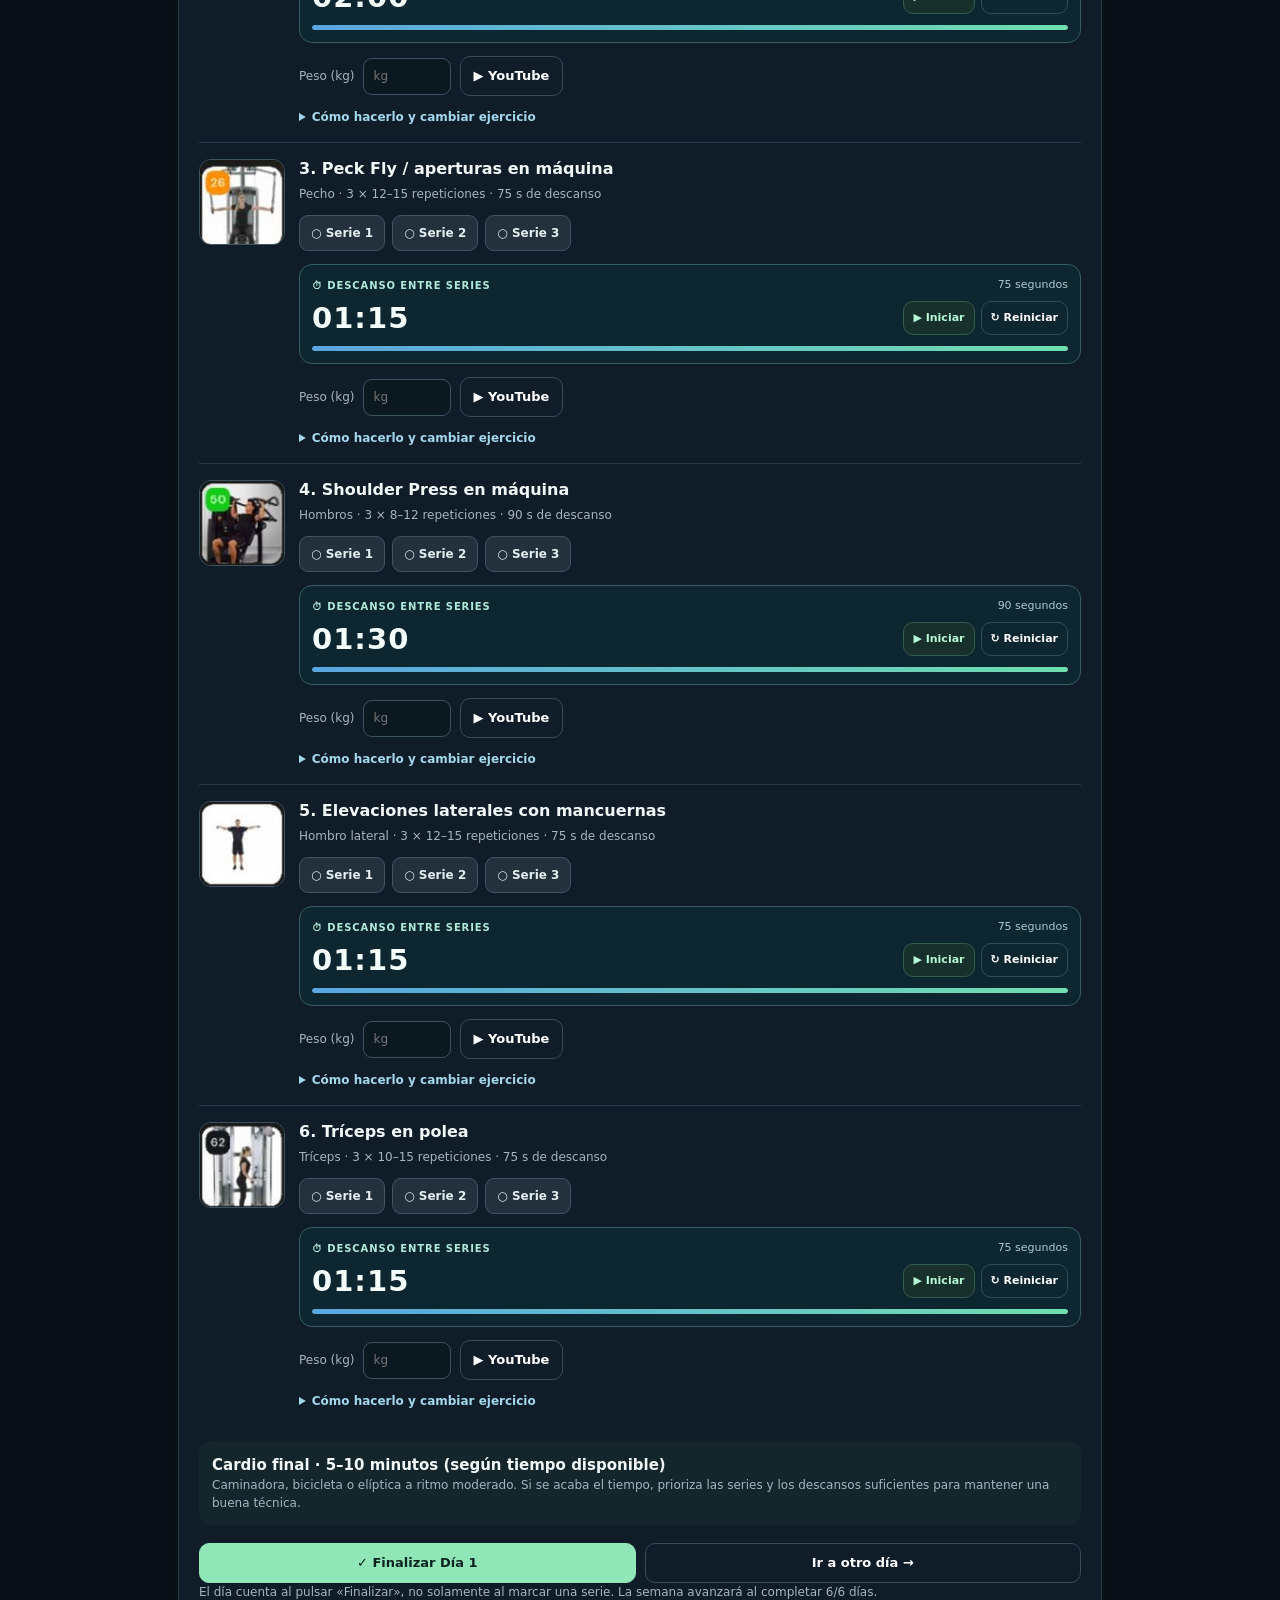
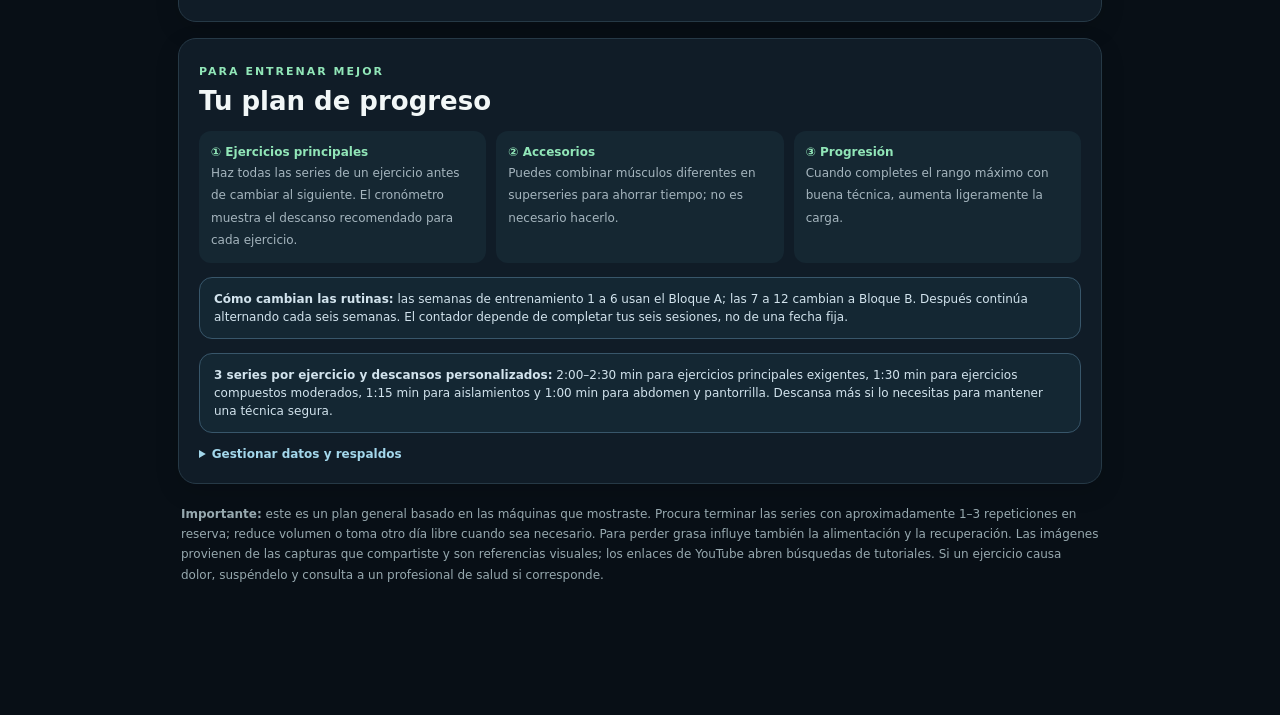
==== commit 2fa7c415: "Add files via upload" ====
--- a/index.html
+++ b/index.html
@@ -27,6 +27,14 @@
 .sound-panel .sound-controls{display:flex;gap:6px;flex-wrap:wrap}
 .sound-panel button{white-space:nowrap;font-size:12px}
 .sound-panel button[aria-pressed="false"]{opacity:.78}
+/* Keep unfinished exercises visible first without changing their stable storage keys. */
+.exercise-list-label{display:flex;align-items:center;justify-content:space-between;gap:10px;padding:12px 0 7px;color:var(--green);font-size:12px;font-weight:850;letter-spacing:.35px}
+.exercise-list-label.done-label{color:#a5b5be;margin-top:10px;border-top:1px dashed #426052;padding-top:17px}
+.exercise-list-label + .exercise{border-top:0}
+.exercise.exercise-completed{opacity:.72}
+.exercise.exercise-completed .ename{color:#c0d7cc}
+.complete-chip{display:inline-flex;align-items:center;border-radius:999px;color:#baf4d1;background:#174832;border:1px solid #3e9873;padding:2px 7px;margin-left:6px;font-size:10px;font-weight:800;vertical-align:middle}
+
 </style></head><body><div class="shell"><header><div class="mini-label">MI ENTRENADOR · CONTROL PERSONAL</div><h1>Mi Rutina <span style="color:var(--green)">/ 6 días</span></h1><p class="desc">Ganar músculo, mejorar tu fuerza y acompañar la pérdida de grasa. Entrena a tu ritmo y lleva el control de cada serie.</p><div class="top-chips"><span class="pill">⏱ ~60 min por sesión</span><span class="pill">⏳ Descansos de 60 a 150 s</span><span class="pill">🏋️ 6 entrenamientos por ciclo</span><span class="pill">🔁 Bloques A / B</span></div></header><div id="announcement" class="banner hidden" role="status"></div><section class="card" aria-label="Progreso del ciclo"><div class="card-top"><div><div class="mini-label">TU PROGRESO</div><div id="cycleText" class="cycle-number">Semana de entrenamiento 1</div><div id="headerSub" class="small muted">Avanza al completar los 6 días, sin depender del calendario.</div></div><div id="phaseTag" class="counter">Bloque A · parte 1 de 6</div></div><div class="progress-text"><span class="muted">Entrenamientos finalizados</span><b id="completedDays">0/6</b></div><div class="progress"><div id="cycleBar" style="width:0%"></div></div><div class="cycle-dots" id="cycleDots"></div><div class="history-controls" id="historyControls"></div></section><nav class="days" id="days" aria-label="Selecciona tu día de entrenamiento"></nav><section id="main"></section><section class="card"><span class="mini-label">PARA ENTRENAR MEJOR</span><h2 style="margin:5px 0 10px">Tu plan de progreso</h2><div class="plan-explain"><div class="plan-step"><strong>① Ejercicios principales</strong><span>Haz todas las series de un ejercicio antes de cambiar al siguiente. El cronómetro muestra el descanso recomendado para cada ejercicio.</span></div><div class="plan-step"><strong>② Accesorios</strong><span>Puedes combinar músculos diferentes en superseries para ahorrar tiempo; no es necesario hacerlo.</span></div><div class="plan-step"><strong>③ Progresión</strong><span>Cuando completes el rango máximo con buena técnica, aumenta ligeramente la carga.</span></div></div><div class="tip"><b>Cómo cambian las rutinas:</b> las semanas de entrenamiento 1 a 6 usan el Bloque A; las 7 a 12 cambian a Bloque B. Después continúa alternando cada seis semanas. El contador depende de completar tus seis sesiones, no de una fecha fija.</div><div class="tip"><b>3 series por ejercicio y descansos personalizados:</b> 2:00–2:30 min para ejercicios principales exigentes, 1:30 min para ejercicios compuestos moderados, 1:15 min para aislamientos y 1:00 min para abdomen y pantorrilla. Descansa más si lo necesitas para mantener una técnica segura.</div><details><summary>Gestionar datos y respaldos</summary><div class="detail"><p>Los registros se guardan en el almacenamiento local de este navegador cuando esté disponible. No se sincronizan automáticamente con ChatGPT ni con otros dispositivos. Guarda un respaldo periódicamente.</p><div class="toolrow"><button class="btn-soft" onclick="backup()">↓ Exportar progreso</button><label class="btn-soft" style="cursor:pointer">↑ Importar respaldo<input type="file" class="sr" id="import" accept="application/json,.json"></label><button class="btn warnbtn" onclick="resetCurrent()">Reiniciar semana actual</button><button id="undoCycle" class="btn warnbtn hidden" onclick="undoCycle()">↶ Corregir semana anterior</button></div></div></details></section><div class="footer"><b>Importante:</b> este es un plan general basado en las máquinas que mostraste. Procura terminar las series con aproximadamente 1–3 repeticiones en reserva; reduce volumen o toma otro día libre cuando sea necesario. Para perder grasa influye también la alimentación y la recuperación. Las imágenes provienen de las capturas que compartiste y son referencias visuales; los enlaces de YouTube abren búsquedas de tutoriales. Si un ejercicio causa dolor, suspéndelo y consulta a un profesional de salud si corresponde.</div></div><div id="toast" class="toast hidden" role="status" aria-live="polite"></div><script>
 const EX={"inclinehammer":{"name":"Press inclinado Hammer","muscle":"Pecho superior","cue":"Espalda apoyada; baja controlado y empuja sin despegar hombros del respaldo.","family":"presspecho","yt":"Press inclinado Hammer técnica correcta ejercicio gimnasio","img":"[data-uri]"},"chestpress":{"name":"Chest Press en máquina","muscle":"Pecho y tríceps","cue":"Ajusta el asiento para que las manijas queden a la altura media del pecho.","family":"presspecho","yt":"Chest Press en máquina técnica correcta ejercicio gimnasio","img":"[data-uri]"},"pecfly":{"name":"Peck Fly / aperturas en máquina","muscle":"Pecho","cue":"Mantén codos semiflexionados; cierra sin golpear las placas.","family":"aperturas","yt":"Peck Fly / aperturas en máquina técnica correcta ejercicio gimnasio","img":"[data-uri]"},"shoulderpress":{"name":"Shoulder Press en máquina","muscle":"Hombros","cue":"Empuja por encima de la cabeza sin arquear demasiado la espalda.","family":"presshombro","yt":"Shoulder Press en máquina técnica correcta ejercicio gimnasio","img":"[data-uri]"},"lateralraise":{"name":"Elevaciones laterales con mancuernas","muscle":"Hombro lateral","cue":"Sube hasta alrededor de la altura del hombro, sin impulsarte.","family":"laterales","yt":"Elevaciones laterales con mancuernas técnica correcta ejercicio gimnasio","img":"[data-uri]"},"tricepscable":{"name":"Tríceps en polea","muscle":"Tríceps","cue":"Codos fijos cerca del torso; extiende y regresa despacio.","family":"triceps","yt":"Tríceps en polea técnica correcta ejercicio gimnasio","img":"[data-uri]"},"pulldown":{"name":"Jalón al pecho / Pulldown","muscle":"Espalda dorsal","cue":"Lleva la barra al pecho superior y evita jalar por detrás de la nuca.","family":"vertical","yt":"Jalón al pecho / Pulldown técnica correcta ejercicio gimnasio","img":"[data-uri]"},"pivotrow":{"name":"Remo con pivote","muscle":"Espalda media","cue":"Mantén el tronco estable y lleva los codos hacia atrás.","family":"remo","yt":"Remo con pivote técnica correcta ejercicio gimnasio","img":"[data-uri]"},"seatedrow":{"name":"Remo bajo cerrado","muscle":"Espalda media","cue":"Pecho abierto y espalda neutra; no te balancees para mover el peso.","family":"remo","yt":"Remo bajo cerrado técnica correcta ejercicio gimnasio","img":"[data-uri]"},"reardelt":{"name":"Cristos invertidos / Rear Delt","muscle":"Hombro posterior","cue":"Abre los brazos con control y sin encoger los hombros.","family":"deltoideposterior","yt":"Cristos invertidos / Rear Delt técnica correcta ejercicio gimnasio","img":"[data-uri]"},"curlw":{"name":"Curl de bíceps con barra W","muscle":"Bíceps","cue":"Codos cerca del cuerpo; evita mover el torso.","family":"biceps","yt":"Curl de bíceps con barra W técnica correcta ejercicio gimnasio","img":"[data-uri]"},"hammercurl":{"name":"Curl martillo con mancuernas","muscle":"Bíceps y braquial","cue":"Palmas mirándose; sube y baja sin balancearte.","family":"biceps","yt":"Curl martillo con mancuernas técnica correcta ejercicio gimnasio","img":"[data-uri]"},"hacksquat":{"name":"Máquina Hack","muscle":"Cuádriceps y glúteos","cue":"Pies apoyados y rodillas alineadas; desciende hasta donde controles.","family":"cuadriceps","yt":"Máquina Hack técnica correcta ejercicio gimnasio","img":"[data-uri]"},"legpress":{"name":"Leg Press bilateral","muscle":"Piernas y glúteos","cue":"Espalda pegada al respaldo; no bloquees las rodillas al extender.","family":"cuadriceps","yt":"Leg Press bilateral técnica correcta ejercicio gimnasio","img":"[data-uri]"},"legpressuni":{"name":"Leg Press unilateral","muscle":"Piernas por separado","cue":"Menos carga; mantén pelvis estable y repite ambos lados.","family":"cuadriceps","yt":"Leg Press unilateral técnica correcta ejercicio gimnasio","img":"[data-uri]"},"legextension":{"name":"Leg Extension","muscle":"Cuádriceps","cue":"Alinea la rodilla con el eje de la máquina y extiende sin rebotes.","family":"extension","yt":"Leg Extension técnica correcta ejercicio gimnasio","img":"[data-uri]"},"seatedcurl":{"name":"Seated Leg Curl","muscle":"Femoral","cue":"Ajusta los rodillos; flexiona y controla el regreso.","family":"curlpierna","yt":"Seated Leg Curl técnica correcta ejercicio gimnasio","img":"[data-uri]"},"pronecurl":{"name":"Prone / Lying Leg Curl","muscle":"Femoral","cue":"Cadera apoyada en el banco; evita arquear la espalda.","family":"curlpierna","yt":"Prone / Lying Leg Curl técnica correcta ejercicio gimnasio","img":"[data-uri]"},"seatedcalf":{"name":"Pantorrilla sentado","muscle":"Pantorrillas (sóleo)","cue":"Sube los talones, pausa arriba y baja hasta estirar.","family":"pantorrilla","yt":"Pantorrilla sentado técnica correcta ejercicio gimnasio","img":"[data-uri]"},"calfpress":{"name":"Pantorrilla en Leg Press","muscle":"Pantorrillas","cue":"Mueve solo el tobillo y mantén las rodillas ligeramente flexionadas.","family":"pantorrilla","yt":"Pantorrilla en Leg Press técnica correcta ejercicio gimnasio","img":"[data-uri]"},"abcrunch":{"name":"Abdominal Crunch en máquina","muscle":"Abdomen","cue":"Flexiona el tronco con el abdomen; no tires con los brazos.","family":"abdomen","yt":"Abdominal Crunch en máquina técnica correcta ejercicio gimnasio","img":""},"pressbar":{"name":"Press de pecho con barra","muscle":"Pecho y tríceps","cue":"Pies firmes y omóplatos estables; usa seguros o un compañero si hace falta.","family":"presspecho","yt":"Press de pecho con barra técnica correcta ejercicio gimnasio","img":"[data-uri]"},"crossover":{"name":"Cross Over en poleas","muscle":"Pecho","cue":"Junta las manos delante del pecho con codos suaves; no balancees.","family":"aperturas","yt":"Cross Over en poleas técnica correcta ejercicio gimnasio","img":"[data-uri]"},"tricepsrope":{"name":"Extensión de tríceps con cuerda","muscle":"Tríceps","cue":"Codos cerca del torso; separa ligeramente la cuerda al terminar.","family":"triceps","yt":"Extensión de tríceps con cuerda técnica correcta ejercicio gimnasio","img":"[data-uri]"},"assistedpull":{"name":"Dominadas asistidas","muscle":"Espalda dorsal","cue":"Usa asistencia suficiente; baja los hombros antes de tirar con los brazos.","family":"vertical","yt":"Dominadas asistidas técnica correcta ejercicio gimnasio","img":"[data-uri]"},"openrow":{"name":"Remo abierto en máquina","muscle":"Espalda y hombro posterior","cue":"Lleva los codos atrás y controla la vuelta.","family":"remo","yt":"Remo abierto en máquina técnica correcta ejercicio gimnasio","img":"[data-uri]"},"triangledown":{"name":"Jalón con triángulo","muscle":"Espalda dorsal","cue":"Lleva el agarre a la parte superior del pecho sin echarte demasiado atrás.","family":"vertical","yt":"Jalón con triángulo técnica correcta ejercicio gimnasio","img":"[data-uri]"},"preachercurl":{"name":"Curl en banco predicador","muscle":"Bíceps","cue":"Apoya los brazos; no hiperextiendas el codo abajo.","family":"biceps","yt":"Curl en banco predicador técnica correcta ejercicio gimnasio","img":"[data-uri]"},"bicepscable":{"name":"Curl de bíceps en polea","muscle":"Bíceps","cue":"Brazo estable y muñeca neutra; no balancees.","family":"biceps","yt":"Curl de bíceps en polea técnica correcta ejercicio gimnasio","img":"[data-uri]"},"smithsquat":{"name":"Sentadilla en Smith","muscle":"Cuádriceps y glúteos","cue":"Coloca pies cómodamente y baja con control; usa los topes de seguridad.","family":"cuadriceps","yt":"Sentadilla en Smith técnica correcta ejercicio gimnasio","img":"[data-uri]"},"rdl":{"name":"Peso muerto rumano con barra/mancuernas","muscle":"Femoral y glúteos","cue":"Cadera hacia atrás, espalda neutra y carga cerca de las piernas.","family":"bisagra","yt":"Peso muerto rumano con barra/mancuernas técnica correcta ejercicio gimnasio","img":"[data-uri]"},"glutemachine":{"name":"Máquina de glúteos / extensión de cadera","muscle":"Glúteos","cue":"Mueve la cadera sin arquear la zona lumbar; controla la vuelta.","family":"gluteo","yt":"Máquina de glúteos / extensión de cadera técnica correcta ejercicio gimnasio","img":"[data-uri]"},"abductor":{"name":"Hip Abductor (abrir)","muscle":"Glúteo medio","cue":"Abre las rodillas sin impulso y regresa con control.","family":"cadera","yt":"Hip Abductor (abrir) técnica correcta ejercicio gimnasio","img":"[data-uri]"},"hipadductor":{"name":"Hip Adductor (cerrar)","muscle":"Aductores","cue":"Cierra con control y mantén pelvis estable.","family":"cadera","yt":"Hip Adductor (cerrar) técnica correcta ejercicio gimnasio","img":"[data-uri]"},"smithlunge":{"name":"Desplante en Smith","muscle":"Piernas y glúteos","cue":"Mantén estabilidad y flexiona ambas rodillas según tu rango.","family":"unilateral","yt":"Desplante en Smith técnica correcta ejercicio gimnasio","img":"[data-uri]"},"bulgarian":{"name":"Desplante búlgaro","muscle":"Piernas y glúteos","cue":"Apoya pie trasero en banco, controla la bajada y equilibra ambos lados.","family":"unilateral","yt":"Desplante búlgaro técnica correcta ejercicio gimnasio","img":"[data-uri]"},"bentrow":{"name":"Remo agachado con polea baja","muscle":"Espalda","cue":"Inclina el torso manteniendo la espalda neutra y jala hacia la cintura.","family":"remo","yt":"Remo agachado con polea baja técnica correcta ejercicio gimnasio","img":"[data-uri]"},"trifrench":{"name":"Press francés con barra W","muscle":"Tríceps","cue":"Codos dirigidos arriba; baja la barra de forma controlada.","family":"triceps","yt":"Press francés con barra W técnica correcta ejercicio gimnasio","img":"[data-uri]"}};
 const PLAN={"A":[[{"id":"inclinehammer","sets":3,"reps":"8–12","rest":120},{"id":"chestpress","sets":3,"reps":"8–12","rest":120},{"id":"pecfly","sets":3,"reps":"12–15","rest":75},{"id":"shoulderpress","sets":3,"reps":"8–12","rest":90},{"id":"lateralraise","sets":3,"reps":"12–15","rest":75},{"id":"tricepscable","sets":3,"reps":"10–15","rest":75}],[{"id":"pulldown","sets":3,"reps":"8–12","rest":90},{"id":"pivotrow","sets":3,"reps":"8–12","rest":120},{"id":"seatedrow","sets":3,"reps":"10–12","rest":90},{"id":"reardelt","sets":3,"reps":"12–15","rest":75},{"id":"curlw","sets":3,"reps":"10–12","rest":75},{"id":"hammercurl","sets":3,"reps":"10–12","rest":75}],[{"id":"hacksquat","sets":3,"reps":"8–12","rest":150},{"id":"legpress","sets":3,"reps":"10–12","rest":120},{"id":"legextension","sets":3,"reps":"12–15","rest":75},{"id":"seatedcurl","sets":3,"reps":"10–12","rest":90},{"id":"seatedcalf","sets":3,"reps":"12–15","rest":60},{"id":"abcrunch","sets":3,"reps":"12–15","rest":60}],[{"id":"pressbar","sets":3,"reps":"8–12","rest":120},{"id":"inclinehammer","sets":3,"reps":"8–12","rest":120},{"id":"crossover","sets":3,"reps":"12–15","rest":75},{"id":"shoulderpress","sets":3,"reps":"8–12","rest":90},{"id":"lateralraise","sets":3,"reps":"12–15","rest":75},{"id":"tricepsrope","sets":3,"reps":"10–15","rest":75}],[{"id":"assistedpull","sets":3,"reps":"6–10","rest":120},{"id":"openrow","sets":3,"reps":"8–12","rest":90},{"id":"triangledown","sets":3,"reps":"10–12","rest":90},{"id":"reardelt","sets":3,"reps":"12–15","rest":75},{"id":"preachercurl","sets":3,"reps":"10–12","rest":75},{"id":"bicepscable","sets":3,"reps":"12–15","rest":75}],[{"id":"smithsquat","sets":3,"reps":"8–12","rest":150},{"id":"rdl","sets":3,"reps":"8–10","rest":150},{"id":"pronecurl","sets":3,"reps":"10–12","rest":90},{"id":"glutemachine","sets":3,"reps":"12–15","rest":90},{"id":"abductor","sets":3,"reps":"12–15","rest":75},{"id":"calfpress","sets":3,"reps":"12–15","rest":60}]],"B":[[{"id":"pressbar","sets":3,"reps":"8–12","rest":120},{"id":"inclinehammer","sets":3,"reps":"8–12","rest":120},{"id":"crossover","sets":3,"reps":"12–15","rest":75},{"id":"shoulderpress","sets":3,"reps":"8–12","rest":90},{"id":"lateralraise","sets":3,"reps":"12–15","rest":75},{"id":"tricepsrope","sets":3,"reps":"10–15","rest":75}],[{"id":"assistedpull","sets":3,"reps":"6–10","rest":120},{"id":"openrow","sets":3,"reps":"8–12","rest":90},{"id":"pivotrow","sets":3,"reps":"10–12","rest":120},{"id":"reardelt","sets":3,"reps":"12–15","rest":75},{"id":"preachercurl","sets":3,"reps":"10–12","rest":75},{"id":"hammercurl","sets":3,"reps":"10–12","rest":75}],[{"id":"smithsquat","sets":3,"reps":"8–12","rest":150},{"id":"legpressuni","sets":3,"reps":"10–12 por pierna","rest":120},{"id":"legextension","sets":3,"reps":"12–15","rest":75},{"id":"pronecurl","sets":3,"reps":"10–12","rest":90},{"id":"calfpress","sets":3,"reps":"12–15","rest":60},{"id":"abcrunch","sets":3,"reps":"12–15","rest":60}],[{"id":"chestpress","sets":3,"reps":"8–12","rest":120},{"id":"inclinehammer","sets":3,"reps":"8–12","rest":120},{"id":"pecfly","sets":3,"reps":"12–15","rest":75},{"id":"shoulderpress","sets":3,"reps":"8–12","rest":90},{"id":"lateralraise","sets":3,"reps":"12–15","rest":75},{"id":"tricepscable","sets":3,"reps":"10–15","rest":75}],[{"id":"triangledown","sets":3,"reps":"8–12","rest":90},{"id":"seatedrow","sets":3,"reps":"8–12","rest":90},{"id":"bentrow","sets":3,"reps":"10–12","rest":120},{"id":"reardelt","sets":3,"reps":"12–15","rest":75},{"id":"bicepscable","sets":3,"reps":"10–12","rest":75},{"id":"curlw","sets":3,"reps":"10–12","rest":75}],[{"id":"hacksquat","sets":3,"reps":"8–12","rest":150},{"id":"rdl","sets":3,"reps":"8–10","rest":150},{"id":"seatedcurl","sets":3,"reps":"10–12","rest":90},{"id":"glutemachine","sets":3,"reps":"12–15","rest":90},{"id":"hipadductor","sets":3,"reps":"12–15","rest":75},{"id":"seatedcalf","sets":3,"reps":"12–15","rest":60}]]};
@@ -80,15 +88,23 @@
  if(current&&db.announcement===w&&w>1){ann.classList.remove('hidden');ann.innerHTML=`<div><strong>🎉 ¡Terminaste la semana ${w-1}!</strong><div class="small">Ya registraste los seis días. Comienzas la semana ${w} con los seis entrenamientos disponibles.</div></div><button class="btn-ghost" onclick="dismissAnnouncement()">Cerrar</button>`;}else ann.classList.add('hidden');
  const hist=document.getElementById('historyControls');
  hist.innerHTML=`<label class="small muted" for="weekSelect">Consultar semana:</label><select id="weekSelect" aria-label="Consultar semana" onchange="setViewWeek(this.value)">${Array.from({length:db.currentWeek},(_,j)=>`<option value="${j+1}" ${w===j+1?'selected':''}>Semana ${j+1}${j+1===db.currentWeek?' (actual)':''}</option>`).join('')}</select>${current?'':`<button class="btn-soft" onclick="backCurrent()">Volver a la actual</button>`}`;
- const rows=entries(w,day).map((item,i)=>{
+ const orderedExercises=entries(w,day).map((item,i)=>({item,i,completed:Array.from({length:numSets(w,item)},(_,s)=>Boolean(db.sets[keySet(w,day,i,s)])).every(Boolean)}))
+  .sort((a,b)=>Number(a.completed)-Number(b.completed)||a.i-b.i);
+ const leftToDo=orderedExercises.filter(x=>!x.completed).length;
+ const rows=orderedExercises.map(({item,i,completed},position)=>{
+  const label=position===0
+    ? `<div class="exercise-list-label">${leftToDo?'⬆ EJERCICIOS PENDIENTES':'✓ TODOS LOS EJERCICIOS TERMINADOS'} <span>${leftToDo?leftToDo+' pendientes':''}</span></div>`
+    : completed&&!orderedExercises[position-1].completed
+      ? `<div class="exercise-list-label done-label">✓ EJERCICIOS COMPLETADOS <span>${orderedExercises.length-leftToDo} listos</span></div>`
+      : '';
   const e=EX[item.id],n=numSets(w,item),done=Array.from({length:n},(_,s)=>Boolean(db.sets[keySet(w,day,i,s)])).filter(Boolean).length;
   const swappables=Object.entries(EX).filter(([id,ex])=>id!==item.id&&ex.family===e.family).slice(0,12);
   const im=e.img?`<img src="${e.img}" class="photo" alt="Imagen de referencia: ${esc(e.name)}" loading="lazy">`:`<div class="photo-fallback" aria-hidden="true">🏋️</div>`;
   const buttons=Array.from({length:n},(_,s)=>`<button type="button" class="serie ${db.sets[keySet(w,day,i,s)]?'done':''}" aria-pressed="${Boolean(db.sets[keySet(w,day,i,s)])}" ${!current||isdone?'disabled':''} onclick="toggleSet(${i},${s})">${db.sets[keySet(w,day,i,s)]?'✓':'○'} Serie ${s+1}</button>`).join('');
   const prevWeight=priorWeight(w,day,i,item.id);
-  return `<article class="exercise">${im}<div class="exo"><div class="ename">${i+1}. ${esc(e.name)}</div><div class="einfo">${esc(e.muscle)} · ${n} × ${esc(item.reps)} repeticiones · ${item.rest} s de descanso</div><div class="series" aria-label="Series de ${esc(e.name)}">${buttons}</div><div class="rest-box" aria-label="Cronómetro de descanso para ${esc(e.name)}"><div class="rest-header"><span class="rest-caption">⏱ DESCANSO ENTRE SERIES</span><span class="rest-hint" id="restStatus_${i}">${item.rest} segundos</span></div><div class="rest-face"><strong class="rest-countdown" id="restClock_${i}" role="timer">${restFormat(item.rest*1000)}</strong><div class="rest-actions"><button type="button" class="btn-soft rest-toggle" id="restToggle_${i}" onclick="toggleExerciseRest(${i})" ${!current||isdone?'disabled':''}>▶ Iniciar</button><button type="button" class="btn-ghost rest-reset" onclick="resetExerciseRest(${i})" ${!current||isdone?'disabled':''}>↻ Reiniciar</button></div></div><div class="rest-track"><div id="restProgress_${i}" style="width:100%"></div></div></div><div class="exo-controls"><label class="kg">Peso (kg) <input type="number" inputmode="decimal" min="0" step="0.5" placeholder="kg" value="${esc(db.weights[key(w,day,i)]||'')}" ${!current||isdone?'disabled':''} aria-label="Peso para ${esc(e.name)}" onchange="setWeight(${i},this.value)"></label><a target="_blank" rel="noopener noreferrer" class="btn-ghost" href="${yurl(e)}">▶ YouTube</a></div>${prevWeight?`<div class="tiny">Último registro: ${esc(prevWeight)} kg</div>`:''}<details><summary>Cómo hacerlo y cambiar ejercicio</summary><div class="detail"><p>${esc(e.cue)}</p><label for="alt_${i}">Alternativa si está ocupado:</label><select id="alt_${i}" ${!current||isdone?'disabled':''} onchange="swapExercise(${i},this.value)"><option value="">Elegir alternativa…</option>${swappables.map(([id,ex])=>`<option value="${esc(id)}">${esc(ex.name)}</option>`).join('')}</select></div></details></div></article>`;
+  return `${label}<article class="exercise ${completed?'exercise-completed':''}" data-exercise-index="${i}">${im}<div class="exo"><div class="ename">${i+1}. ${esc(e.name)}${completed?'<span class="complete-chip">✓ 3/3 LISTO</span>':''}</div><div class="einfo">${esc(e.muscle)} · ${n} × ${esc(item.reps)} repeticiones · ${item.rest} s de descanso</div><div class="series" aria-label="Series de ${esc(e.name)}">${buttons}</div><div class="rest-box" aria-label="Cronómetro de descanso para ${esc(e.name)}"><div class="rest-header"><span class="rest-caption">⏱ DESCANSO ENTRE SERIES</span><span class="rest-hint" id="restStatus_${i}">${item.rest} segundos</span></div><div class="rest-face"><strong class="rest-countdown" id="restClock_${i}" role="timer">${restFormat(item.rest*1000)}</strong><div class="rest-actions"><button type="button" class="btn-soft rest-toggle" id="restToggle_${i}" onclick="toggleExerciseRest(${i})" ${!current||isdone?'disabled':''}>▶ Iniciar</button><button type="button" class="btn-ghost rest-reset" onclick="resetExerciseRest(${i})" ${!current||isdone?'disabled':''}>↻ Reiniciar</button></div></div><div class="rest-track"><div id="restProgress_${i}" style="width:100%"></div></div></div><div class="exo-controls"><label class="kg">Peso (kg) <input type="number" inputmode="decimal" min="0" step="0.5" placeholder="kg" value="${esc(db.weights[key(w,day,i)]||'')}" ${!current||isdone?'disabled':''} aria-label="Peso para ${esc(e.name)}" onchange="setWeight(${i},this.value)"></label><a target="_blank" rel="noopener noreferrer" class="btn-ghost" href="${yurl(e)}">▶ YouTube</a></div>${prevWeight?`<div class="tiny">Último registro: ${esc(prevWeight)} kg</div>`:''}<details><summary>Cómo hacerlo y cambiar ejercicio</summary><div class="detail"><p>${esc(e.cue)}</p><label for="alt_${i}">Alternativa si está ocupado:</label><select id="alt_${i}" ${!current||isdone?'disabled':''} onchange="swapExercise(${i},this.value)"><option value="">Elegir alternativa…</option>${swappables.map(([id,ex])=>`<option value="${esc(id)}">${esc(ex.name)}</option>`).join('')}</select></div></details></div></article>`;
  }).join('');
- const summary=`<section class="card"><div class="card-top"><div><span class="thin-label">DÍA ${day+1} · ${esc(SHORT[day])} · BLOQUE ${ph}</span><h2>${esc(TYPES[day])}</h2><p class="small muted" style="margin:7px 0 0">5 min calentamiento · 40–50 min fuerza · 5–10 min cardio opcional</p></div><div class="counter">${c.completed}/${c.total} series</div></div><div class="progress-text"><span class="muted">Progreso de este entrenamiento</span><b>${pct(c.completed,c.total)}%</b></div><div class="progress"><div style="width:${pct(c.completed,c.total)}%"></div></div>${!current?'<div class="readonly">Esta semana es histórica. Puedes consultar los registros, pero no modificarlos.</div>':''}${isdone?'<div class="success" style="margin-top:14px">✓ Entrenamiento finalizado y contado para tu semana.</div>':''}<div class="session-bar"><div><div class="tiny">Cronómetro de la sesión</div><div class="time" id="sessionTime">00:00</div></div><div><button class="btn-soft" id="sessionToggle" ${!current||isdone?'disabled':''} onclick="toggleSession()">Iniciar</button> <button class="btn-ghost" ${!current||isdone?'disabled':''} onclick="resetSession()">↻</button></div></div><div class="small muted">Marca cada serie cuando termines sus repeticiones. Su descanso recomendado se iniciará automáticamente cuando todavía falten series. Puedes pausarlo, reanudarlo o reiniciarlo manualmente.</div><div class="sound-panel"><div class="sound-copy"><strong>🔔 Aviso al terminar el descanso</strong><small>Dos tonos suaves cuando el cronómetro llega a 00:00. Mantén la página abierta y con sonido.</small></div><div class="sound-controls"><button type="button" class="btn-soft" id="audioToggle" aria-pressed="${db.soundEnabled!==false}" onclick="toggleAlarmSound()">${db.soundEnabled!==false?'🔊 Sonido activo':'🔇 Silenciado'}</button><button type="button" class="btn-ghost" onclick="testAlarmSound()">▶ Probar</button></div></div><div id="exercises">${rows}</div><div class="card-footer"><b>Cardio final · 5–10 minutos (según tiempo disponible)</b><div class="small muted">Caminadora, bicicleta o elíptica a ritmo moderado. Si se acaba el tiempo, prioriza las series y los descansos suficientes para mantener una buena técnica.</div></div><div class="actions">${current&&!isdone?`<button class="btn primary" onclick="finishDay()">✓ Finalizar Día ${day+1}</button>`:current?`<button class="btn warnbtn" onclick="reopenDay()">Deshacer día terminado</button>`:`<button class="btn-ghost" onclick="backCurrent()">Volver al entrenamiento actual</button>`}<button class="btn-ghost" onclick="nextPending()">${current?'Ir a otro día →':'Ver día siguiente →'}</button></div><div class="small muted">El día cuenta al pulsar «Finalizar», no solamente al marcar una serie. La semana avanzará al completar 6/6 días.</div></section>`;
+ const summary=`<section class="card"><div class="card-top"><div><span class="thin-label">DÍA ${day+1} · ${esc(SHORT[day])} · BLOQUE ${ph}</span><h2>${esc(TYPES[day])}</h2><p class="small muted" style="margin:7px 0 0">5 min calentamiento · 40–50 min fuerza · 5–10 min cardio opcional</p></div><div class="counter">${c.completed}/${c.total} series</div></div><div class="progress-text"><span class="muted">Progreso de este entrenamiento</span><b>${pct(c.completed,c.total)}%</b></div><div class="progress"><div style="width:${pct(c.completed,c.total)}%"></div></div>${!current?'<div class="readonly">Esta semana es histórica. Puedes consultar los registros, pero no modificarlos.</div>':''}${isdone?'<div class="success" style="margin-top:14px">✓ Entrenamiento finalizado y contado para tu semana.</div>':''}<div class="session-bar"><div><div class="tiny">Cronómetro de la sesión</div><div class="time" id="sessionTime">00:00</div></div><div><button class="btn-soft" id="sessionToggle" ${!current||isdone?'disabled':''} onclick="toggleSession()">Iniciar</button> <button class="btn-ghost" ${!current||isdone?'disabled':''} onclick="resetSession()">↻</button></div></div><div class="small muted">Marca cada serie cuando termines sus repeticiones. Al completar las 3 series de un ejercicio, su tarjeta bajará automáticamente al final; los pendientes quedarán arriba. Su descanso recomendado se iniciará automáticamente cuando todavía falten series. Puedes pausarlo, reanudarlo o reiniciarlo manualmente.</div><div class="sound-panel"><div class="sound-copy"><strong>🔔 Aviso al terminar el descanso</strong><small>Tres pitidos claros y más largos al llegar a 00:00. Mantén la página abierta y con sonido.</small></div><div class="sound-controls"><button type="button" class="btn-soft" id="audioToggle" aria-pressed="${db.soundEnabled!==false}" onclick="toggleAlarmSound()">${db.soundEnabled!==false?'🔊 Sonido activo':'🔇 Silenciado'}</button><button type="button" class="btn-ghost" onclick="testAlarmSound()">▶ Probar</button></div></div><div id="exercises">${rows}</div><div class="card-footer"><b>Cardio final · 5–10 minutos (según tiempo disponible)</b><div class="small muted">Caminadora, bicicleta o elíptica a ritmo moderado. Si se acaba el tiempo, prioriza las series y los descansos suficientes para mantener una buena técnica.</div></div><div class="actions">${current&&!isdone?`<button class="btn primary" onclick="finishDay()">✓ Finalizar Día ${day+1}</button>`:current?`<button class="btn warnbtn" onclick="reopenDay()">Deshacer día terminado</button>`:`<button class="btn-ghost" onclick="backCurrent()">Volver al entrenamiento actual</button>`}<button class="btn-ghost" onclick="nextPending()">${current?'Ir a otro día →':'Ver día siguiente →'}</button></div><div class="small muted">El día cuenta al pulsar «Finalizar», no solamente al marcar una serie. La semana avanzará al completar 6/6 días.</div></section>`;
  document.getElementById('main').innerHTML=summary;
  document.getElementById('undoCycle').classList.toggle('hidden',!canUndoCycle());
  updateClocks();
@@ -127,16 +143,30 @@
  if(db.soundEnabled===false||!alarmAudioContext||alarmAudioContext.state!=='running')return;
  try{
   const ctx=alarmAudioContext,now=ctx.currentTime;
-  [0,0.19].forEach((delay,i)=>{
-   const start=now+delay,osc=ctx.createOscillator(),gain=ctx.createGain();
-   osc.type='sine';osc.frequency.setValueAtTime(i?988:784,start);
-   gain.gain.setValueAtTime(0.0001,start);
-   gain.gain.exponentialRampToValueAtTime(0.085,start+0.012);
-   gain.gain.exponentialRampToValueAtTime(0.0001,start+0.16);
-   osc.connect(gain);gain.connect(ctx.destination);
-   osc.start(start);osc.stop(start+0.17);
+  // Three distinct, louder alert beeps (~1.9s total), with a longer final beep.
+  // Keep the combined peaks below full-scale to avoid clipping on phone speakers.
+  const beeps=[
+   {delay:0,frequency:880,duration:0.44},
+   {delay:0.65,frequency:988,duration:0.44},
+   {delay:1.30,frequency:1175,duration:0.60}
+  ];
+  beeps.forEach(({delay,frequency,duration})=>{
+   const start=now+delay;
+   const end=start+duration;
+   // A triangular fundamental and a quiet overtone project more clearly on mobile.
+   [[frequency,'triangle',0.25],[frequency*1.5,'sine',0.075]].forEach(([hz,wave,peak])=>{
+    const osc=ctx.createOscillator(),gain=ctx.createGain();
+    osc.type=wave;
+    osc.frequency.setValueAtTime(hz,start);
+    gain.gain.setValueAtTime(0.0001,start);
+    gain.gain.exponentialRampToValueAtTime(peak,start+0.018);
+    gain.gain.setValueAtTime(peak,end-0.085);
+    gain.gain.exponentialRampToValueAtTime(0.0001,end);
+    osc.connect(gain);gain.connect(ctx.destination);
+    osc.start(start);osc.stop(end+0.02);
+   });
   });
- }catch(err){/* Continue with the visual timer if audio is unavailable. */}
+ }catch(err){/* Keep the visual timer working even if audio is blocked. */}
 }
 function toggleAlarmSound(){
  db.soundEnabled=db.soundEnabled===false;
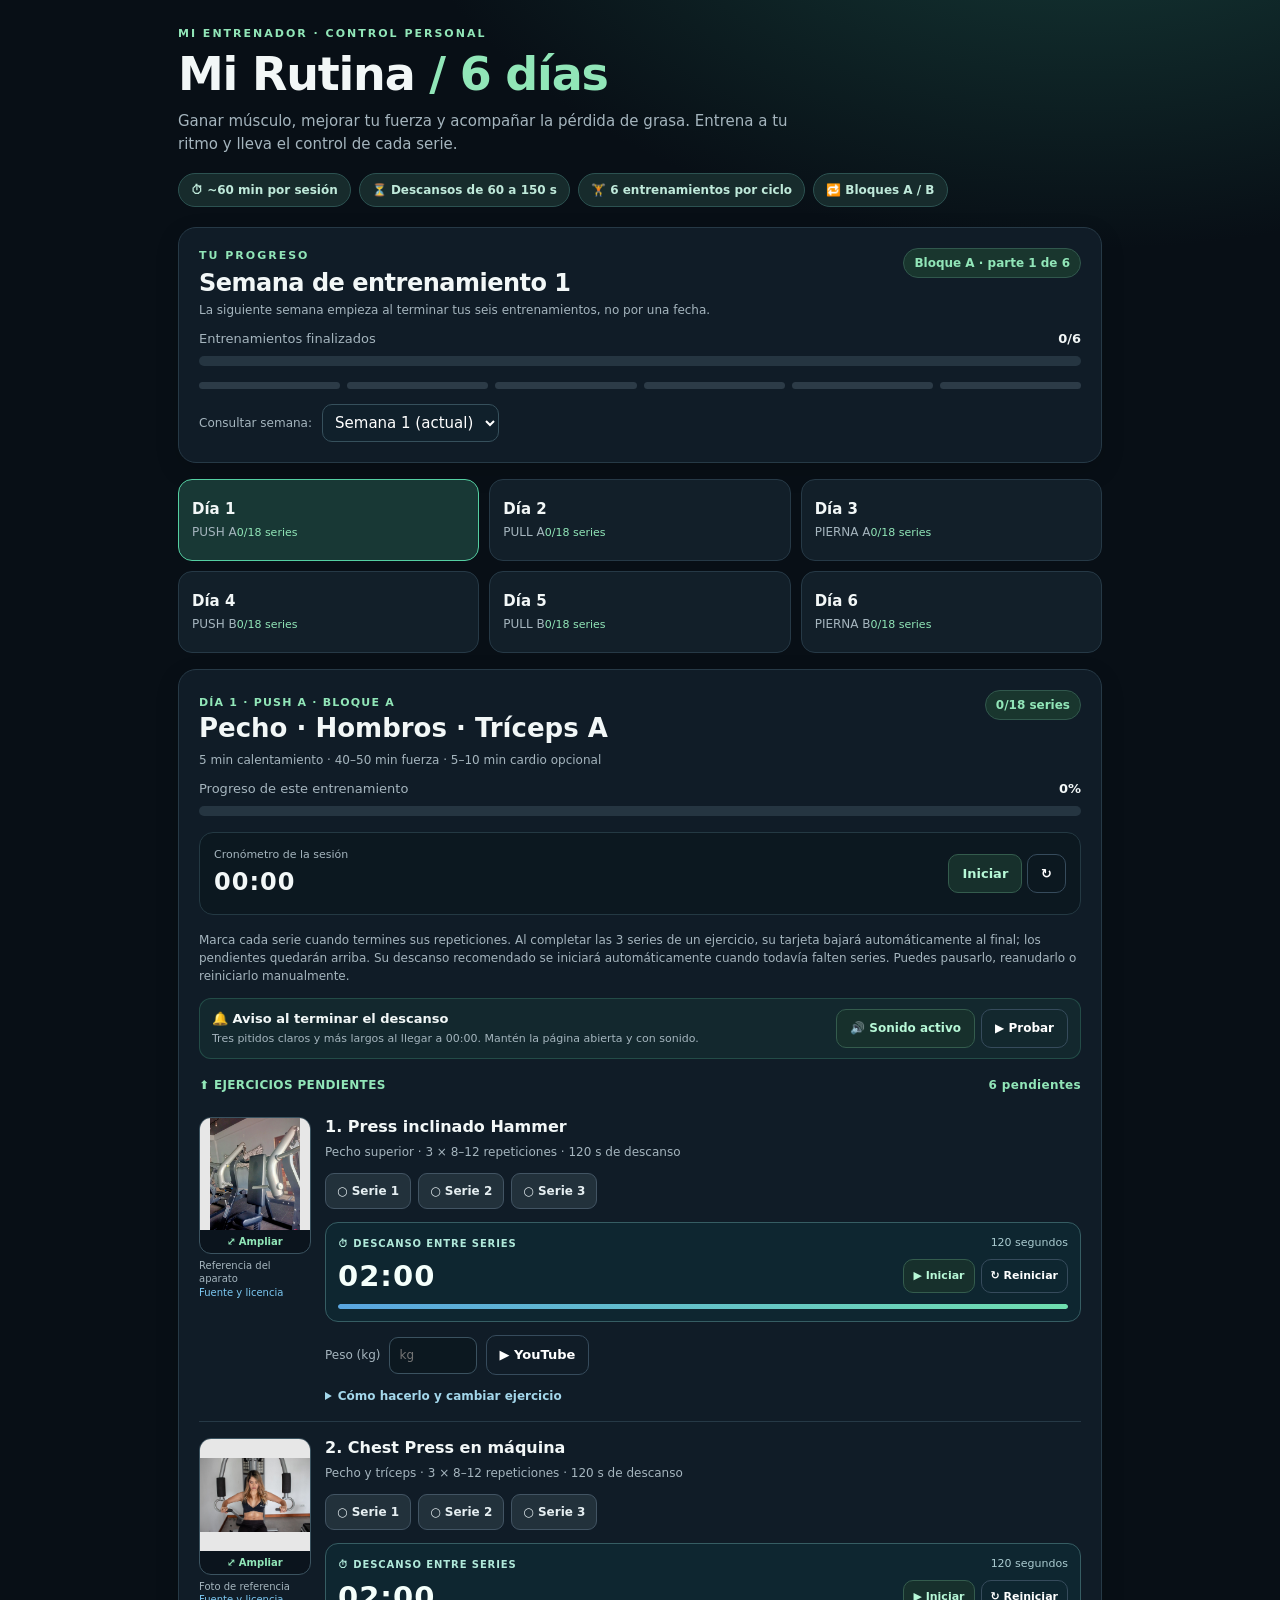
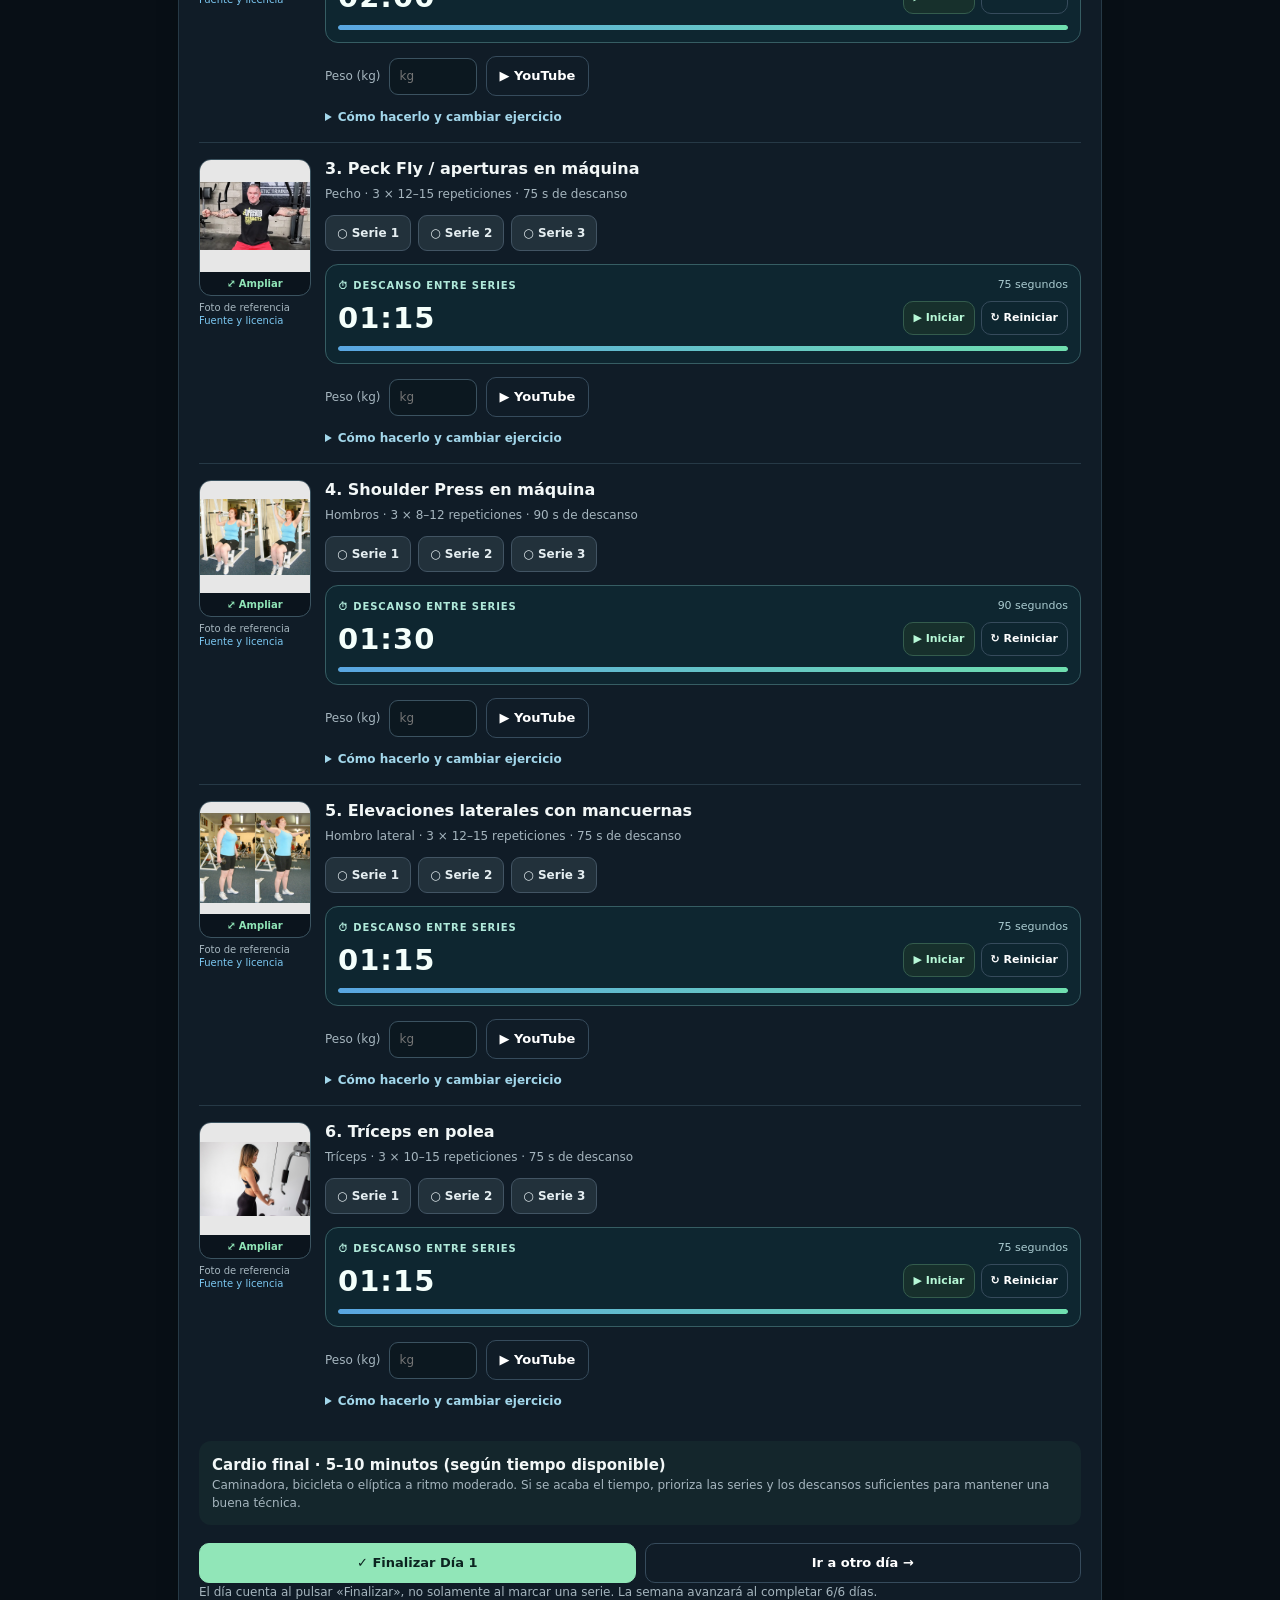
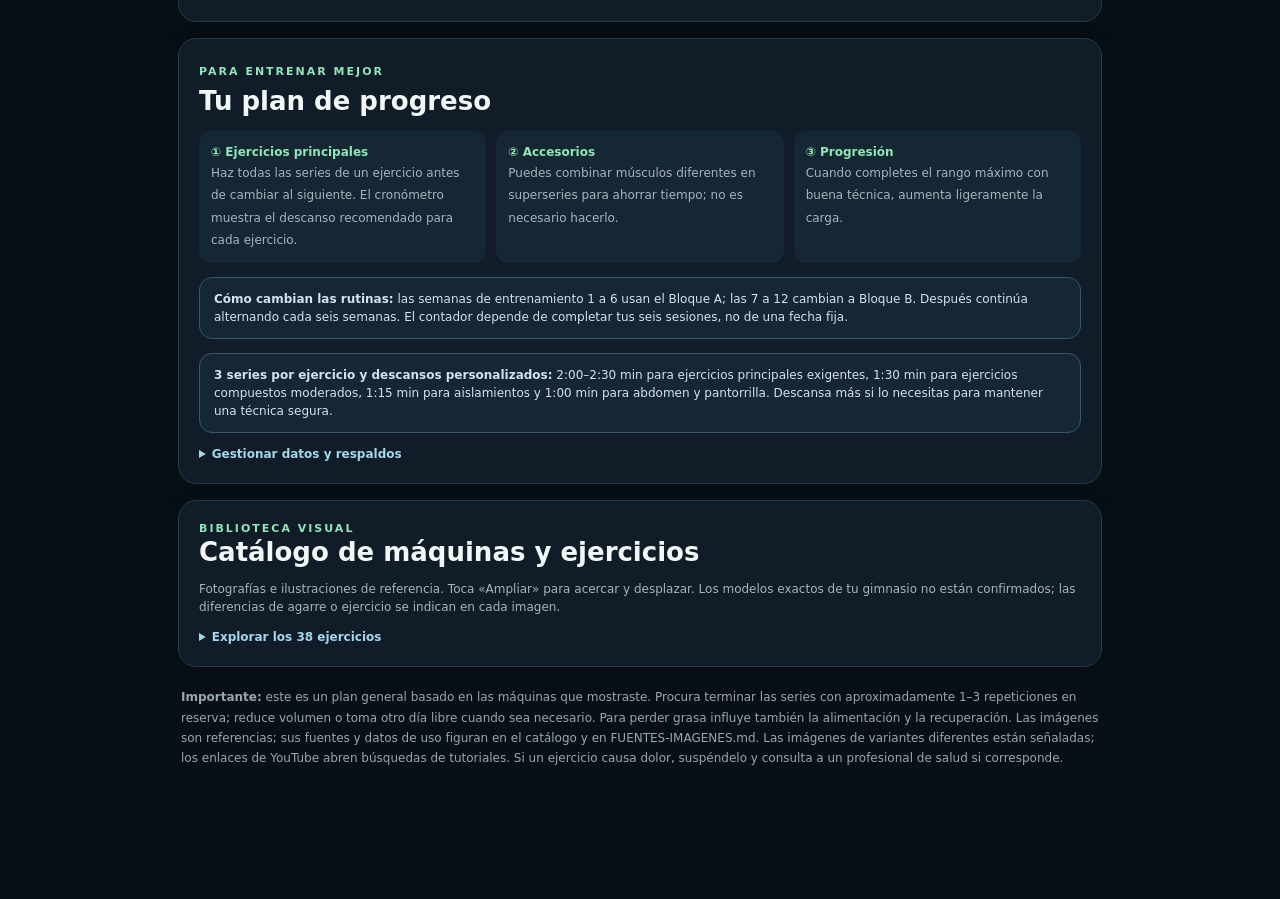
==== commit 59e443f8: "Añadir imágenes a las 38 fichas, catálogo y zoom móvil conservando progreso y temporizadores" ====
--- a/index.html
+++ b/index.html
@@ -35,8 +35,8 @@
 .exercise.exercise-completed .ename{color:#c0d7cc}
 .complete-chip{display:inline-flex;align-items:center;border-radius:999px;color:#baf4d1;background:#174832;border:1px solid #3e9873;padding:2px 7px;margin-left:6px;font-size:10px;font-weight:800;vertical-align:middle}
 
-</style></head><body><div class="shell"><header><div class="mini-label">MI ENTRENADOR · CONTROL PERSONAL</div><h1>Mi Rutina <span style="color:var(--green)">/ 6 días</span></h1><p class="desc">Ganar músculo, mejorar tu fuerza y acompañar la pérdida de grasa. Entrena a tu ritmo y lleva el control de cada serie.</p><div class="top-chips"><span class="pill">⏱ ~60 min por sesión</span><span class="pill">⏳ Descansos de 60 a 150 s</span><span class="pill">🏋️ 6 entrenamientos por ciclo</span><span class="pill">🔁 Bloques A / B</span></div></header><div id="announcement" class="banner hidden" role="status"></div><section class="card" aria-label="Progreso del ciclo"><div class="card-top"><div><div class="mini-label">TU PROGRESO</div><div id="cycleText" class="cycle-number">Semana de entrenamiento 1</div><div id="headerSub" class="small muted">Avanza al completar los 6 días, sin depender del calendario.</div></div><div id="phaseTag" class="counter">Bloque A · parte 1 de 6</div></div><div class="progress-text"><span class="muted">Entrenamientos finalizados</span><b id="completedDays">0/6</b></div><div class="progress"><div id="cycleBar" style="width:0%"></div></div><div class="cycle-dots" id="cycleDots"></div><div class="history-controls" id="historyControls"></div></section><nav class="days" id="days" aria-label="Selecciona tu día de entrenamiento"></nav><section id="main"></section><section class="card"><span class="mini-label">PARA ENTRENAR MEJOR</span><h2 style="margin:5px 0 10px">Tu plan de progreso</h2><div class="plan-explain"><div class="plan-step"><strong>① Ejercicios principales</strong><span>Haz todas las series de un ejercicio antes de cambiar al siguiente. El cronómetro muestra el descanso recomendado para cada ejercicio.</span></div><div class="plan-step"><strong>② Accesorios</strong><span>Puedes combinar músculos diferentes en superseries para ahorrar tiempo; no es necesario hacerlo.</span></div><div class="plan-step"><strong>③ Progresión</strong><span>Cuando completes el rango máximo con buena técnica, aumenta ligeramente la carga.</span></div></div><div class="tip"><b>Cómo cambian las rutinas:</b> las semanas de entrenamiento 1 a 6 usan el Bloque A; las 7 a 12 cambian a Bloque B. Después continúa alternando cada seis semanas. El contador depende de completar tus seis sesiones, no de una fecha fija.</div><div class="tip"><b>3 series por ejercicio y descansos personalizados:</b> 2:00–2:30 min para ejercicios principales exigentes, 1:30 min para ejercicios compuestos moderados, 1:15 min para aislamientos y 1:00 min para abdomen y pantorrilla. Descansa más si lo necesitas para mantener una técnica segura.</div><details><summary>Gestionar datos y respaldos</summary><div class="detail"><p>Los registros se guardan en el almacenamiento local de este navegador cuando esté disponible. No se sincronizan automáticamente con ChatGPT ni con otros dispositivos. Guarda un respaldo periódicamente.</p><div class="toolrow"><button class="btn-soft" onclick="backup()">↓ Exportar progreso</button><label class="btn-soft" style="cursor:pointer">↑ Importar respaldo<input type="file" class="sr" id="import" accept="application/json,.json"></label><button class="btn warnbtn" onclick="resetCurrent()">Reiniciar semana actual</button><button id="undoCycle" class="btn warnbtn hidden" onclick="undoCycle()">↶ Corregir semana anterior</button></div></div></details></section><div class="footer"><b>Importante:</b> este es un plan general basado en las máquinas que mostraste. Procura terminar las series con aproximadamente 1–3 repeticiones en reserva; reduce volumen o toma otro día libre cuando sea necesario. Para perder grasa influye también la alimentación y la recuperación. Las imágenes provienen de las capturas que compartiste y son referencias visuales; los enlaces de YouTube abren búsquedas de tutoriales. Si un ejercicio causa dolor, suspéndelo y consulta a un profesional de salud si corresponde.</div></div><div id="toast" class="toast hidden" role="status" aria-live="polite"></div><script>
-const EX={"inclinehammer":{"name":"Press inclinado Hammer","muscle":"Pecho superior","cue":"Espalda apoyada; baja controlado y empuja sin despegar hombros del respaldo.","family":"presspecho","yt":"Press inclinado Hammer técnica correcta ejercicio gimnasio","img":"[data-uri]"},"chestpress":{"name":"Chest Press en máquina","muscle":"Pecho y tríceps","cue":"Ajusta el asiento para que las manijas queden a la altura media del pecho.","family":"presspecho","yt":"Chest Press en máquina técnica correcta ejercicio gimnasio","img":"[data-uri]"},"pecfly":{"name":"Peck Fly / aperturas en máquina","muscle":"Pecho","cue":"Mantén codos semiflexionados; cierra sin golpear las placas.","family":"aperturas","yt":"Peck Fly / aperturas en máquina técnica correcta ejercicio gimnasio","img":"[data-uri]"},"shoulderpress":{"name":"Shoulder Press en máquina","muscle":"Hombros","cue":"Empuja por encima de la cabeza sin arquear demasiado la espalda.","family":"presshombro","yt":"Shoulder Press en máquina técnica correcta ejercicio gimnasio","img":"[data-uri]"},"lateralraise":{"name":"Elevaciones laterales con mancuernas","muscle":"Hombro lateral","cue":"Sube hasta alrededor de la altura del hombro, sin impulsarte.","family":"laterales","yt":"Elevaciones laterales con mancuernas técnica correcta ejercicio gimnasio","img":"[data-uri]"},"tricepscable":{"name":"Tríceps en polea","muscle":"Tríceps","cue":"Codos fijos cerca del torso; extiende y regresa despacio.","family":"triceps","yt":"Tríceps en polea técnica correcta ejercicio gimnasio","img":"[data-uri]"},"pulldown":{"name":"Jalón al pecho / Pulldown","muscle":"Espalda dorsal","cue":"Lleva la barra al pecho superior y evita jalar por detrás de la nuca.","family":"vertical","yt":"Jalón al pecho / Pulldown técnica correcta ejercicio gimnasio","img":"[data-uri]"},"pivotrow":{"name":"Remo con pivote","muscle":"Espalda media","cue":"Mantén el tronco estable y lleva los codos hacia atrás.","family":"remo","yt":"Remo con pivote técnica correcta ejercicio gimnasio","img":"[data-uri]"},"seatedrow":{"name":"Remo bajo cerrado","muscle":"Espalda media","cue":"Pecho abierto y espalda neutra; no te balancees para mover el peso.","family":"remo","yt":"Remo bajo cerrado técnica correcta ejercicio gimnasio","img":"[data-uri]"},"reardelt":{"name":"Cristos invertidos / Rear Delt","muscle":"Hombro posterior","cue":"Abre los brazos con control y sin encoger los hombros.","family":"deltoideposterior","yt":"Cristos invertidos / Rear Delt técnica correcta ejercicio gimnasio","img":"[data-uri]"},"curlw":{"name":"Curl de bíceps con barra W","muscle":"Bíceps","cue":"Codos cerca del cuerpo; evita mover el torso.","family":"biceps","yt":"Curl de bíceps con barra W técnica correcta ejercicio gimnasio","img":"[data-uri]"},"hammercurl":{"name":"Curl martillo con mancuernas","muscle":"Bíceps y braquial","cue":"Palmas mirándose; sube y baja sin balancearte.","family":"biceps","yt":"Curl martillo con mancuernas técnica correcta ejercicio gimnasio","img":"[data-uri]"},"hacksquat":{"name":"Máquina Hack","muscle":"Cuádriceps y glúteos","cue":"Pies apoyados y rodillas alineadas; desciende hasta donde controles.","family":"cuadriceps","yt":"Máquina Hack técnica correcta ejercicio gimnasio","img":"[data-uri]"},"legpress":{"name":"Leg Press bilateral","muscle":"Piernas y glúteos","cue":"Espalda pegada al respaldo; no bloquees las rodillas al extender.","family":"cuadriceps","yt":"Leg Press bilateral técnica correcta ejercicio gimnasio","img":"[data-uri]"},"legpressuni":{"name":"Leg Press unilateral","muscle":"Piernas por separado","cue":"Menos carga; mantén pelvis estable y repite ambos lados.","family":"cuadriceps","yt":"Leg Press unilateral técnica correcta ejercicio gimnasio","img":"[data-uri]"},"legextension":{"name":"Leg Extension","muscle":"Cuádriceps","cue":"Alinea la rodilla con el eje de la máquina y extiende sin rebotes.","family":"extension","yt":"Leg Extension técnica correcta ejercicio gimnasio","img":"[data-uri]"},"seatedcurl":{"name":"Seated Leg Curl","muscle":"Femoral","cue":"Ajusta los rodillos; flexiona y controla el regreso.","family":"curlpierna","yt":"Seated Leg Curl técnica correcta ejercicio gimnasio","img":"[data-uri]"},"pronecurl":{"name":"Prone / Lying Leg Curl","muscle":"Femoral","cue":"Cadera apoyada en el banco; evita arquear la espalda.","family":"curlpierna","yt":"Prone / Lying Leg Curl técnica correcta ejercicio gimnasio","img":"[data-uri]"},"seatedcalf":{"name":"Pantorrilla sentado","muscle":"Pantorrillas (sóleo)","cue":"Sube los talones, pausa arriba y baja hasta estirar.","family":"pantorrilla","yt":"Pantorrilla sentado técnica correcta ejercicio gimnasio","img":"[data-uri]"},"calfpress":{"name":"Pantorrilla en Leg Press","muscle":"Pantorrillas","cue":"Mueve solo el tobillo y mantén las rodillas ligeramente flexionadas.","family":"pantorrilla","yt":"Pantorrilla en Leg Press técnica correcta ejercicio gimnasio","img":"[data-uri]"},"abcrunch":{"name":"Abdominal Crunch en máquina","muscle":"Abdomen","cue":"Flexiona el tronco con el abdomen; no tires con los brazos.","family":"abdomen","yt":"Abdominal Crunch en máquina técnica correcta ejercicio gimnasio","img":""},"pressbar":{"name":"Press de pecho con barra","muscle":"Pecho y tríceps","cue":"Pies firmes y omóplatos estables; usa seguros o un compañero si hace falta.","family":"presspecho","yt":"Press de pecho con barra técnica correcta ejercicio gimnasio","img":"[data-uri]"},"crossover":{"name":"Cross Over en poleas","muscle":"Pecho","cue":"Junta las manos delante del pecho con codos suaves; no balancees.","family":"aperturas","yt":"Cross Over en poleas técnica correcta ejercicio gimnasio","img":"[data-uri]"},"tricepsrope":{"name":"Extensión de tríceps con cuerda","muscle":"Tríceps","cue":"Codos cerca del torso; separa ligeramente la cuerda al terminar.","family":"triceps","yt":"Extensión de tríceps con cuerda técnica correcta ejercicio gimnasio","img":"[data-uri]"},"assistedpull":{"name":"Dominadas asistidas","muscle":"Espalda dorsal","cue":"Usa asistencia suficiente; baja los hombros antes de tirar con los brazos.","family":"vertical","yt":"Dominadas asistidas técnica correcta ejercicio gimnasio","img":"[data-uri]"},"openrow":{"name":"Remo abierto en máquina","muscle":"Espalda y hombro posterior","cue":"Lleva los codos atrás y controla la vuelta.","family":"remo","yt":"Remo abierto en máquina técnica correcta ejercicio gimnasio","img":"[data-uri]"},"triangledown":{"name":"Jalón con triángulo","muscle":"Espalda dorsal","cue":"Lleva el agarre a la parte superior del pecho sin echarte demasiado atrás.","family":"vertical","yt":"Jalón con triángulo técnica correcta ejercicio gimnasio","img":"[data-uri]"},"preachercurl":{"name":"Curl en banco predicador","muscle":"Bíceps","cue":"Apoya los brazos; no hiperextiendas el codo abajo.","family":"biceps","yt":"Curl en banco predicador técnica correcta ejercicio gimnasio","img":"[data-uri]"},"bicepscable":{"name":"Curl de bíceps en polea","muscle":"Bíceps","cue":"Brazo estable y muñeca neutra; no balancees.","family":"biceps","yt":"Curl de bíceps en polea técnica correcta ejercicio gimnasio","img":"[data-uri]"},"smithsquat":{"name":"Sentadilla en Smith","muscle":"Cuádriceps y glúteos","cue":"Coloca pies cómodamente y baja con control; usa los topes de seguridad.","family":"cuadriceps","yt":"Sentadilla en Smith técnica correcta ejercicio gimnasio","img":"[data-uri]"},"rdl":{"name":"Peso muerto rumano con barra/mancuernas","muscle":"Femoral y glúteos","cue":"Cadera hacia atrás, espalda neutra y carga cerca de las piernas.","family":"bisagra","yt":"Peso muerto rumano con barra/mancuernas técnica correcta ejercicio gimnasio","img":"[data-uri]"},"glutemachine":{"name":"Máquina de glúteos / extensión de cadera","muscle":"Glúteos","cue":"Mueve la cadera sin arquear la zona lumbar; controla la vuelta.","family":"gluteo","yt":"Máquina de glúteos / extensión de cadera técnica correcta ejercicio gimnasio","img":"[data-uri]"},"abductor":{"name":"Hip Abductor (abrir)","muscle":"Glúteo medio","cue":"Abre las rodillas sin impulso y regresa con control.","family":"cadera","yt":"Hip Abductor (abrir) técnica correcta ejercicio gimnasio","img":"[data-uri]"},"hipadductor":{"name":"Hip Adductor (cerrar)","muscle":"Aductores","cue":"Cierra con control y mantén pelvis estable.","family":"cadera","yt":"Hip Adductor (cerrar) técnica correcta ejercicio gimnasio","img":"[data-uri]"},"smithlunge":{"name":"Desplante en Smith","muscle":"Piernas y glúteos","cue":"Mantén estabilidad y flexiona ambas rodillas según tu rango.","family":"unilateral","yt":"Desplante en Smith técnica correcta ejercicio gimnasio","img":"[data-uri]"},"bulgarian":{"name":"Desplante búlgaro","muscle":"Piernas y glúteos","cue":"Apoya pie trasero en banco, controla la bajada y equilibra ambos lados.","family":"unilateral","yt":"Desplante búlgaro técnica correcta ejercicio gimnasio","img":"[data-uri]"},"bentrow":{"name":"Remo agachado con polea baja","muscle":"Espalda","cue":"Inclina el torso manteniendo la espalda neutra y jala hacia la cintura.","family":"remo","yt":"Remo agachado con polea baja técnica correcta ejercicio gimnasio","img":"[data-uri]"},"trifrench":{"name":"Press francés con barra W","muscle":"Tríceps","cue":"Codos dirigidos arriba; baja la barra de forma controlada.","family":"triceps","yt":"Press francés con barra W técnica correcta ejercicio gimnasio","img":"[data-uri]"}};
+</style><link rel="stylesheet" href="assets/gallery.css"></head><body><div class="shell"><header><div class="mini-label">MI ENTRENADOR · CONTROL PERSONAL</div><h1>Mi Rutina <span style="color:var(--green)">/ 6 días</span></h1><p class="desc">Ganar músculo, mejorar tu fuerza y acompañar la pérdida de grasa. Entrena a tu ritmo y lleva el control de cada serie.</p><div class="top-chips"><span class="pill">⏱ ~60 min por sesión</span><span class="pill">⏳ Descansos de 60 a 150 s</span><span class="pill">🏋️ 6 entrenamientos por ciclo</span><span class="pill">🔁 Bloques A / B</span></div></header><div id="announcement" class="banner hidden" role="status"></div><section class="card" aria-label="Progreso del ciclo"><div class="card-top"><div><div class="mini-label">TU PROGRESO</div><div id="cycleText" class="cycle-number">Semana de entrenamiento 1</div><div id="headerSub" class="small muted">Avanza al completar los 6 días, sin depender del calendario.</div></div><div id="phaseTag" class="counter">Bloque A · parte 1 de 6</div></div><div class="progress-text"><span class="muted">Entrenamientos finalizados</span><b id="completedDays">0/6</b></div><div class="progress"><div id="cycleBar" style="width:0%"></div></div><div class="cycle-dots" id="cycleDots"></div><div class="history-controls" id="historyControls"></div></section><nav class="days" id="days" aria-label="Selecciona tu día de entrenamiento"></nav><section id="main" tabindex="-1"></section><section class="card"><span class="mini-label">PARA ENTRENAR MEJOR</span><h2 style="margin:5px 0 10px">Tu plan de progreso</h2><div class="plan-explain"><div class="plan-step"><strong>① Ejercicios principales</strong><span>Haz todas las series de un ejercicio antes de cambiar al siguiente. El cronómetro muestra el descanso recomendado para cada ejercicio.</span></div><div class="plan-step"><strong>② Accesorios</strong><span>Puedes combinar músculos diferentes en superseries para ahorrar tiempo; no es necesario hacerlo.</span></div><div class="plan-step"><strong>③ Progresión</strong><span>Cuando completes el rango máximo con buena técnica, aumenta ligeramente la carga.</span></div></div><div class="tip"><b>Cómo cambian las rutinas:</b> las semanas de entrenamiento 1 a 6 usan el Bloque A; las 7 a 12 cambian a Bloque B. Después continúa alternando cada seis semanas. El contador depende de completar tus seis sesiones, no de una fecha fija.</div><div class="tip"><b>3 series por ejercicio y descansos personalizados:</b> 2:00–2:30 min para ejercicios principales exigentes, 1:30 min para ejercicios compuestos moderados, 1:15 min para aislamientos y 1:00 min para abdomen y pantorrilla. Descansa más si lo necesitas para mantener una técnica segura.</div><details><summary>Gestionar datos y respaldos</summary><div class="detail"><p>Los registros se guardan en el almacenamiento local de este navegador cuando esté disponible. No se sincronizan automáticamente con ChatGPT ni con otros dispositivos. Guarda un respaldo periódicamente.</p><div class="toolrow"><button class="btn-soft" onclick="backup()">↓ Exportar progreso</button><label class="btn-soft" style="cursor:pointer">↑ Importar respaldo<input type="file" class="sr" id="import" accept="application/json,.json"></label><button class="btn warnbtn" onclick="resetCurrent()">Reiniciar semana actual</button><button id="undoCycle" class="btn warnbtn hidden" onclick="undoCycle()">↶ Corregir semana anterior</button></div></div></details></section><section class="card" id="catalog"><div class="mini-label">BIBLIOTECA VISUAL</div><h2>Catálogo de máquinas y ejercicios</h2><p class="small muted">Fotografías e ilustraciones de referencia. Toca «Ampliar» para acercar y desplazar. Los modelos exactos de tu gimnasio no están confirmados; las diferencias de agarre o ejercicio se indican en cada imagen.</p><details id="catalogDetails"><summary>Explorar los 38 ejercicios</summary><div class="catalog-tools"><input id="catalogSearch" type="search" placeholder="Buscar máquina o músculo…" aria-label="Buscar en el catálogo"><select id="catalogFilter" aria-label="Filtrar fotografías"><option value="all">Todos</option><option value="photos">Con imagen</option><option value="pending">Foto pendiente</option></select></div><div id="catalogCount" class="catalog-count" aria-live="polite"></div><div id="catalogGrid" class="catalog-grid"></div></details></section><div class="footer"><b>Importante:</b> este es un plan general basado en las máquinas que mostraste. Procura terminar las series con aproximadamente 1–3 repeticiones en reserva; reduce volumen o toma otro día libre cuando sea necesario. Para perder grasa influye también la alimentación y la recuperación. Las imágenes son referencias; sus fuentes y datos de uso figuran en el catálogo y en FUENTES-IMAGENES.md. Las imágenes de variantes diferentes están señaladas; los enlaces de YouTube abren búsquedas de tutoriales. Si un ejercicio causa dolor, suspéndelo y consulta a un profesional de salud si corresponde.</div></div><div id="toast" class="toast hidden" role="status" aria-live="polite"></div><script src="assets/photo-data.js"></script><script src="assets/gallery.js"></script><script>
+const EX={"inclinehammer":{"name":"Press inclinado Hammer","muscle":"Pecho superior","cue":"Espalda apoyada; baja controlado y empuja sin despegar hombros del respaldo.","family":"presspecho","yt":"Press inclinado Hammer técnica correcta ejercicio gimnasio","img":"assets/photos/inclinehammer.jpg"},"chestpress":{"name":"Chest Press en máquina","muscle":"Pecho y tríceps","cue":"Ajusta el asiento para que las manijas queden a la altura media del pecho.","family":"presspecho","yt":"Chest Press en máquina técnica correcta ejercicio gimnasio","img":"assets/photos/chestpress.jpg"},"pecfly":{"name":"Peck Fly / aperturas en máquina","muscle":"Pecho","cue":"Mantén codos semiflexionados; cierra sin golpear las placas.","family":"aperturas","yt":"Peck Fly / aperturas en máquina técnica correcta ejercicio gimnasio","img":"assets/photos/pecfly.jpg"},"shoulderpress":{"name":"Shoulder Press en máquina","muscle":"Hombros","cue":"Empuja por encima de la cabeza sin arquear demasiado la espalda.","family":"presshombro","yt":"Shoulder Press en máquina técnica correcta ejercicio gimnasio","img":"assets/photos/shoulderpress.jpg"},"lateralraise":{"name":"Elevaciones laterales con mancuernas","muscle":"Hombro lateral","cue":"Sube hasta alrededor de la altura del hombro, sin impulsarte.","family":"laterales","yt":"Elevaciones laterales con mancuernas técnica correcta ejercicio gimnasio","img":"assets/photos/lateralraise.jpg"},"tricepscable":{"name":"Tríceps en polea","muscle":"Tríceps","cue":"Codos fijos cerca del torso; extiende y regresa despacio.","family":"triceps","yt":"Tríceps en polea técnica correcta ejercicio gimnasio","img":"assets/photos/tricepscable.jpg"},"pulldown":{"name":"Jalón al pecho / Pulldown","muscle":"Espalda dorsal","cue":"Lleva la barra al pecho superior y evita jalar por detrás de la nuca.","family":"vertical","yt":"Jalón al pecho / Pulldown técnica correcta ejercicio gimnasio","img":"assets/photos/pulldown.jpg"},"pivotrow":{"name":"Remo con pivote","muscle":"Espalda media","cue":"Mantén el tronco estable y lleva los codos hacia atrás.","family":"remo","yt":"Remo con pivote técnica correcta ejercicio gimnasio","img":"assets/photos/usuario-pivotrow.jpg"},"seatedrow":{"name":"Remo bajo cerrado","muscle":"Espalda media","cue":"Pecho abierto y espalda neutra; no te balancees para mover el peso.","family":"remo","yt":"Remo bajo cerrado técnica correcta ejercicio gimnasio","img":"assets/photos/seatedrow.jpg"},"reardelt":{"name":"Cristos invertidos / Rear Delt","muscle":"Hombro posterior","cue":"Abre los brazos con control y sin encoger los hombros.","family":"deltoideposterior","yt":"Cristos invertidos / Rear Delt técnica correcta ejercicio gimnasio","img":"assets/photos/pecfly.jpg"},"curlw":{"name":"Curl de bíceps con barra W","muscle":"Bíceps","cue":"Codos cerca del cuerpo; evita mover el torso.","family":"biceps","yt":"Curl de bíceps con barra W técnica correcta ejercicio gimnasio","img":"assets/photos/usuario-curlw.png"},"hammercurl":{"name":"Curl martillo con mancuernas","muscle":"Bíceps y braquial","cue":"Palmas mirándose; sube y baja sin balancearte.","family":"biceps","yt":"Curl martillo con mancuernas técnica correcta ejercicio gimnasio","img":"assets/photos/hammercurl.jpg"},"hacksquat":{"name":"Máquina Hack","muscle":"Cuádriceps y glúteos","cue":"Pies apoyados y rodillas alineadas; desciende hasta donde controles.","family":"cuadriceps","yt":"Máquina Hack técnica correcta ejercicio gimnasio","img":"assets/photos/hacksquat.jpg"},"legpress":{"name":"Leg Press bilateral","muscle":"Piernas y glúteos","cue":"Espalda pegada al respaldo; no bloquees las rodillas al extender.","family":"cuadriceps","yt":"Leg Press bilateral técnica correcta ejercicio gimnasio","img":"assets/photos/legpress.jpg"},"legpressuni":{"name":"Leg Press unilateral","muscle":"Piernas por separado","cue":"Menos carga; mantén pelvis estable y repite ambos lados.","family":"cuadriceps","yt":"Leg Press unilateral técnica correcta ejercicio gimnasio","img":"assets/photos/legpress.jpg"},"legextension":{"name":"Leg Extension","muscle":"Cuádriceps","cue":"Alinea la rodilla con el eje de la máquina y extiende sin rebotes.","family":"extension","yt":"Leg Extension técnica correcta ejercicio gimnasio","img":"assets/photos/legextension.jpg"},"seatedcurl":{"name":"Seated Leg Curl","muscle":"Femoral","cue":"Ajusta los rodillos; flexiona y controla el regreso.","family":"curlpierna","yt":"Seated Leg Curl técnica correcta ejercicio gimnasio","img":"assets/photos/seatedcurl.jpg"},"pronecurl":{"name":"Prone / Lying Leg Curl","muscle":"Femoral","cue":"Cadera apoyada en el banco; evita arquear la espalda.","family":"curlpierna","yt":"Prone / Lying Leg Curl técnica correcta ejercicio gimnasio","img":"assets/photos/pronecurl.jpg"},"seatedcalf":{"name":"Pantorrilla sentado","muscle":"Pantorrillas (sóleo)","cue":"Sube los talones, pausa arriba y baja hasta estirar.","family":"pantorrilla","yt":"Pantorrilla sentado técnica correcta ejercicio gimnasio","img":"assets/photos/seatedcalf.jpg"},"calfpress":{"name":"Pantorrilla en Leg Press","muscle":"Pantorrillas","cue":"Mueve solo el tobillo y mantén las rodillas ligeramente flexionadas.","family":"pantorrilla","yt":"Pantorrilla en Leg Press técnica correcta ejercicio gimnasio","img":"assets/photos/legpress.jpg"},"abcrunch":{"name":"Abdominal Crunch en máquina","muscle":"Abdomen","cue":"Flexiona el tronco con el abdomen; no tires con los brazos.","family":"abdomen","yt":"Abdominal Crunch en máquina técnica correcta ejercicio gimnasio","img":"assets/photos/usuario-abcrunch.png"},"pressbar":{"name":"Press de pecho con barra","muscle":"Pecho y tríceps","cue":"Pies firmes y omóplatos estables; usa seguros o un compañero si hace falta.","family":"presspecho","yt":"Press de pecho con barra técnica correcta ejercicio gimnasio","img":"assets/photos/pressbar.jpg"},"crossover":{"name":"Cross Over en poleas","muscle":"Pecho","cue":"Junta las manos delante del pecho con codos suaves; no balancees.","family":"aperturas","yt":"Cross Over en poleas técnica correcta ejercicio gimnasio","img":"assets/photos/crossover.jpg"},"tricepsrope":{"name":"Extensión de tríceps con cuerda","muscle":"Tríceps","cue":"Codos cerca del torso; separa ligeramente la cuerda al terminar.","family":"triceps","yt":"Extensión de tríceps con cuerda técnica correcta ejercicio gimnasio","img":"assets/photos/tricepscable.jpg"},"assistedpull":{"name":"Dominadas asistidas","muscle":"Espalda dorsal","cue":"Usa asistencia suficiente; baja los hombros antes de tirar con los brazos.","family":"vertical","yt":"Dominadas asistidas técnica correcta ejercicio gimnasio","img":"assets/photos/usuario-assistedpull.png"},"openrow":{"name":"Remo abierto en máquina","muscle":"Espalda y hombro posterior","cue":"Lleva los codos atrás y controla la vuelta.","family":"remo","yt":"Remo abierto en máquina técnica correcta ejercicio gimnasio","img":"assets/photos/usuario-openrow.png"},"triangledown":{"name":"Jalón con triángulo","muscle":"Espalda dorsal","cue":"Lleva el agarre a la parte superior del pecho sin echarte demasiado atrás.","family":"vertical","yt":"Jalón con triángulo técnica correcta ejercicio gimnasio","img":"assets/photos/pulldown.jpg"},"preachercurl":{"name":"Curl en banco predicador","muscle":"Bíceps","cue":"Apoya los brazos; no hiperextiendas el codo abajo.","family":"biceps","yt":"Curl en banco predicador técnica correcta ejercicio gimnasio","img":"assets/photos/preachercurl.jpg"},"bicepscable":{"name":"Curl de bíceps en polea","muscle":"Bíceps","cue":"Brazo estable y muñeca neutra; no balancees.","family":"biceps","yt":"Curl de bíceps en polea técnica correcta ejercicio gimnasio","img":"assets/photos/bicepscable.jpg"},"smithsquat":{"name":"Sentadilla en Smith","muscle":"Cuádriceps y glúteos","cue":"Coloca pies cómodamente y baja con control; usa los topes de seguridad.","family":"cuadriceps","yt":"Sentadilla en Smith técnica correcta ejercicio gimnasio","img":"assets/photos/smithsquat.webp"},"rdl":{"name":"Peso muerto rumano con barra/mancuernas","muscle":"Femoral y glúteos","cue":"Cadera hacia atrás, espalda neutra y carga cerca de las piernas.","family":"bisagra","yt":"Peso muerto rumano con barra/mancuernas técnica correcta ejercicio gimnasio","img":"assets/photos/usuario-rdl.png"},"glutemachine":{"name":"Máquina de glúteos / extensión de cadera","muscle":"Glúteos","cue":"Mueve la cadera sin arquear la zona lumbar; controla la vuelta.","family":"gluteo","yt":"Máquina de glúteos / extensión de cadera técnica correcta ejercicio gimnasio","img":"assets/photos/glutemachine.jpg"},"abductor":{"name":"Hip Abductor (abrir)","muscle":"Glúteo medio","cue":"Abre las rodillas sin impulso y regresa con control.","family":"cadera","yt":"Hip Abductor (abrir) técnica correcta ejercicio gimnasio","img":"assets/photos/abductor.jpg"},"hipadductor":{"name":"Hip Adductor (cerrar)","muscle":"Aductores","cue":"Cierra con control y mantén pelvis estable.","family":"cadera","yt":"Hip Adductor (cerrar) técnica correcta ejercicio gimnasio","img":"assets/photos/usuario-hipadductor.png"},"smithlunge":{"name":"Desplante en Smith","muscle":"Piernas y glúteos","cue":"Mantén estabilidad y flexiona ambas rodillas según tu rango.","family":"unilateral","yt":"Desplante en Smith técnica correcta ejercicio gimnasio","img":"assets/photos/smithsquat.webp"},"bulgarian":{"name":"Desplante búlgaro","muscle":"Piernas y glúteos","cue":"Apoya pie trasero en banco, controla la bajada y equilibra ambos lados.","family":"unilateral","yt":"Desplante búlgaro técnica correcta ejercicio gimnasio","img":"assets/photos/bulgarian.jpg"},"bentrow":{"name":"Remo agachado con polea baja","muscle":"Espalda","cue":"Inclina el torso manteniendo la espalda neutra y jala hacia la cintura.","family":"remo","yt":"Remo agachado con polea baja técnica correcta ejercicio gimnasio","img":"assets/photos/seatedrow.jpg"},"trifrench":{"name":"Press francés con barra W","muscle":"Tríceps","cue":"Codos dirigidos arriba; baja la barra de forma controlada.","family":"triceps","yt":"Press francés con barra W técnica correcta ejercicio gimnasio","img":"assets/photos/trifrench.jpg"}};
 const PLAN={"A":[[{"id":"inclinehammer","sets":3,"reps":"8–12","rest":120},{"id":"chestpress","sets":3,"reps":"8–12","rest":120},{"id":"pecfly","sets":3,"reps":"12–15","rest":75},{"id":"shoulderpress","sets":3,"reps":"8–12","rest":90},{"id":"lateralraise","sets":3,"reps":"12–15","rest":75},{"id":"tricepscable","sets":3,"reps":"10–15","rest":75}],[{"id":"pulldown","sets":3,"reps":"8–12","rest":90},{"id":"pivotrow","sets":3,"reps":"8–12","rest":120},{"id":"seatedrow","sets":3,"reps":"10–12","rest":90},{"id":"reardelt","sets":3,"reps":"12–15","rest":75},{"id":"curlw","sets":3,"reps":"10–12","rest":75},{"id":"hammercurl","sets":3,"reps":"10–12","rest":75}],[{"id":"hacksquat","sets":3,"reps":"8–12","rest":150},{"id":"legpress","sets":3,"reps":"10–12","rest":120},{"id":"legextension","sets":3,"reps":"12–15","rest":75},{"id":"seatedcurl","sets":3,"reps":"10–12","rest":90},{"id":"seatedcalf","sets":3,"reps":"12–15","rest":60},{"id":"abcrunch","sets":3,"reps":"12–15","rest":60}],[{"id":"pressbar","sets":3,"reps":"8–12","rest":120},{"id":"inclinehammer","sets":3,"reps":"8–12","rest":120},{"id":"crossover","sets":3,"reps":"12–15","rest":75},{"id":"shoulderpress","sets":3,"reps":"8–12","rest":90},{"id":"lateralraise","sets":3,"reps":"12–15","rest":75},{"id":"tricepsrope","sets":3,"reps":"10–15","rest":75}],[{"id":"assistedpull","sets":3,"reps":"6–10","rest":120},{"id":"openrow","sets":3,"reps":"8–12","rest":90},{"id":"triangledown","sets":3,"reps":"10–12","rest":90},{"id":"reardelt","sets":3,"reps":"12–15","rest":75},{"id":"preachercurl","sets":3,"reps":"10–12","rest":75},{"id":"bicepscable","sets":3,"reps":"12–15","rest":75}],[{"id":"smithsquat","sets":3,"reps":"8–12","rest":150},{"id":"rdl","sets":3,"reps":"8–10","rest":150},{"id":"pronecurl","sets":3,"reps":"10–12","rest":90},{"id":"glutemachine","sets":3,"reps":"12–15","rest":90},{"id":"abductor","sets":3,"reps":"12–15","rest":75},{"id":"calfpress","sets":3,"reps":"12–15","rest":60}]],"B":[[{"id":"pressbar","sets":3,"reps":"8–12","rest":120},{"id":"inclinehammer","sets":3,"reps":"8–12","rest":120},{"id":"crossover","sets":3,"reps":"12–15","rest":75},{"id":"shoulderpress","sets":3,"reps":"8–12","rest":90},{"id":"lateralraise","sets":3,"reps":"12–15","rest":75},{"id":"tricepsrope","sets":3,"reps":"10–15","rest":75}],[{"id":"assistedpull","sets":3,"reps":"6–10","rest":120},{"id":"openrow","sets":3,"reps":"8–12","rest":90},{"id":"pivotrow","sets":3,"reps":"10–12","rest":120},{"id":"reardelt","sets":3,"reps":"12–15","rest":75},{"id":"preachercurl","sets":3,"reps":"10–12","rest":75},{"id":"hammercurl","sets":3,"reps":"10–12","rest":75}],[{"id":"smithsquat","sets":3,"reps":"8–12","rest":150},{"id":"legpressuni","sets":3,"reps":"10–12 por pierna","rest":120},{"id":"legextension","sets":3,"reps":"12–15","rest":75},{"id":"pronecurl","sets":3,"reps":"10–12","rest":90},{"id":"calfpress","sets":3,"reps":"12–15","rest":60},{"id":"abcrunch","sets":3,"reps":"12–15","rest":60}],[{"id":"chestpress","sets":3,"reps":"8–12","rest":120},{"id":"inclinehammer","sets":3,"reps":"8–12","rest":120},{"id":"pecfly","sets":3,"reps":"12–15","rest":75},{"id":"shoulderpress","sets":3,"reps":"8–12","rest":90},{"id":"lateralraise","sets":3,"reps":"12–15","rest":75},{"id":"tricepscable","sets":3,"reps":"10–15","rest":75}],[{"id":"triangledown","sets":3,"reps":"8–12","rest":90},{"id":"seatedrow","sets":3,"reps":"8–12","rest":90},{"id":"bentrow","sets":3,"reps":"10–12","rest":120},{"id":"reardelt","sets":3,"reps":"12–15","rest":75},{"id":"bicepscable","sets":3,"reps":"10–12","rest":75},{"id":"curlw","sets":3,"reps":"10–12","rest":75}],[{"id":"hacksquat","sets":3,"reps":"8–12","rest":150},{"id":"rdl","sets":3,"reps":"8–10","rest":150},{"id":"seatedcurl","sets":3,"reps":"10–12","rest":90},{"id":"glutemachine","sets":3,"reps":"12–15","rest":90},{"id":"hipadductor","sets":3,"reps":"12–15","rest":75},{"id":"seatedcalf","sets":3,"reps":"12–15","rest":60}]]};
 const TYPES=['Pecho · Hombros · Tríceps A','Espalda · Bíceps A','Piernas · Cuádriceps · Abdomen','Pecho · Hombros · Tríceps B','Espalda · Bíceps B','Piernas · Glúteos · Femoral'];
 const SHORT=['PUSH A','PULL A','PIERNA A','PUSH B','PULL B','PIERNA B'];
@@ -99,7 +99,7 @@
       : '';
   const e=EX[item.id],n=numSets(w,item),done=Array.from({length:n},(_,s)=>Boolean(db.sets[keySet(w,day,i,s)])).filter(Boolean).length;
   const swappables=Object.entries(EX).filter(([id,ex])=>id!==item.id&&ex.family===e.family).slice(0,12);
-  const im=e.img?`<img src="${e.img}" class="photo" alt="Imagen de referencia: ${esc(e.name)}" loading="lazy">`:`<div class="photo-fallback" aria-hidden="true">🏋️</div>`;
+  const im=photoMarkup(item.id);
   const buttons=Array.from({length:n},(_,s)=>`<button type="button" class="serie ${db.sets[keySet(w,day,i,s)]?'done':''}" aria-pressed="${Boolean(db.sets[keySet(w,day,i,s)])}" ${!current||isdone?'disabled':''} onclick="toggleSet(${i},${s})">${db.sets[keySet(w,day,i,s)]?'✓':'○'} Serie ${s+1}</button>`).join('');
   const prevWeight=priorWeight(w,day,i,item.id);
   return `${label}<article class="exercise ${completed?'exercise-completed':''}" data-exercise-index="${i}">${im}<div class="exo"><div class="ename">${i+1}. ${esc(e.name)}${completed?'<span class="complete-chip">✓ 3/3 LISTO</span>':''}</div><div class="einfo">${esc(e.muscle)} · ${n} × ${esc(item.reps)} repeticiones · ${item.rest} s de descanso</div><div class="series" aria-label="Series de ${esc(e.name)}">${buttons}</div><div class="rest-box" aria-label="Cronómetro de descanso para ${esc(e.name)}"><div class="rest-header"><span class="rest-caption">⏱ DESCANSO ENTRE SERIES</span><span class="rest-hint" id="restStatus_${i}">${item.rest} segundos</span></div><div class="rest-face"><strong class="rest-countdown" id="restClock_${i}" role="timer">${restFormat(item.rest*1000)}</strong><div class="rest-actions"><button type="button" class="btn-soft rest-toggle" id="restToggle_${i}" onclick="toggleExerciseRest(${i})" ${!current||isdone?'disabled':''}>▶ Iniciar</button><button type="button" class="btn-ghost rest-reset" onclick="resetExerciseRest(${i})" ${!current||isdone?'disabled':''}>↻ Reiniciar</button></div></div><div class="rest-track"><div id="restProgress_${i}" style="width:100%"></div></div></div><div class="exo-controls"><label class="kg">Peso (kg) <input type="number" inputmode="decimal" min="0" step="0.5" placeholder="kg" value="${esc(db.weights[key(w,day,i)]||'')}" ${!current||isdone?'disabled':''} aria-label="Peso para ${esc(e.name)}" onchange="setWeight(${i},this.value)"></label><a target="_blank" rel="noopener noreferrer" class="btn-ghost" href="${yurl(e)}">▶ YouTube</a></div>${prevWeight?`<div class="tiny">Último registro: ${esc(prevWeight)} kg</div>`:''}<details><summary>Cómo hacerlo y cambiar ejercicio</summary><div class="detail"><p>${esc(e.cue)}</p><label for="alt_${i}">Alternativa si está ocupado:</label><select id="alt_${i}" ${!current||isdone?'disabled':''} onchange="swapExercise(${i},this.value)"><option value="">Elegir alternativa…</option>${swappables.map(([id,ex])=>`<option value="${esc(id)}">${esc(ex.name)}</option>`).join('')}</select></div></details></div></article>`;
@@ -266,4 +266,4 @@
 function resetCurrent(){if(!editable())return;if(!confirm(`¿Reiniciar todas las series y los días de la semana ${viewWeek}? Esto no se puede deshacer sin un respaldo.`))return;Object.keys(db.sets).forEach(k=>{if(k.startsWith(viewWeek+':'))delete db.sets[k];});Object.keys(db.finished).forEach(k=>{if(k.startsWith(viewWeek+':'))delete db.finished[k];});Object.keys(db.weights).forEach(k=>{if(k.startsWith(viewWeek+':'))delete db.weights[k];});Object.keys(db.sessions).forEach(k=>{if(k.startsWith(viewWeek+':'))delete db.sessions[k];});if(db.exerciseRests)Object.keys(db.exerciseRests).forEach(k=>{if(k.startsWith(viewWeek+':'))delete db.exerciseRests[k];});save();render();toast('Semana reiniciada.');}
 function init(){document.getElementById('import').addEventListener('change',restore);render();setInterval(updateClocks,250);}
 window.addEventListener('DOMContentLoaded',init);
-</script></body></html>+</script><dialog id="photoViewer" aria-labelledby="photoTitle" aria-describedby="viewerHelp"><div class="viewer-top"><h2 id="photoTitle"></h2><button type="button" class="btn-ghost" id="photoClose" aria-label="Cerrar fotografía">✕ Cerrar</button></div><div class="viewer-tools"><button type="button" class="btn-ghost" id="zoomOut" aria-label="Alejar">−</button><output id="zoomValue" aria-live="polite">100%</output><button type="button" class="btn-ghost" id="zoomIn" aria-label="Acercar">+</button><button type="button" class="btn-ghost" id="zoomReset">Restablecer</button></div><div class="viewer-help" id="viewerHelp">Pellizca con dos dedos o usa + / −. Arrastra para mover. Escape para cerrar.</div><div class="zoom-stage" id="zoomStage"><img id="zoomImage" alt="" draggable="false"></div><div class="viewer-caption" id="photoCaption"></div></dialog></body></html>
--- a/assets/gallery.css
+++ b/assets/gallery.css
@@ -0,0 +1,9 @@
+/* Local photographs and accessible mobile viewer. */
+.photo-wrap{margin:0;min-width:0}.photo-open{display:block;background:#0b141d;border:1px solid #3b5360;border-radius:12px;padding:0;width:100%;overflow:hidden;color:var(--green)}
+.photo-open .photo{display:block;border:0;border-radius:0;object-fit:contain;width:100%;height:100%;background:#e7e7e7}.photo-open span{display:block;font-size:10px;padding:4px;font-weight:750}.photo-wrap figcaption{font-size:10px;line-height:1.35;color:var(--muted);margin-top:5px}.photo-wrap .photo-open{height:auto}.photo-wrap .photo{height:95px}
+.photo-missing{padding:12px 5px;min-height:90px;border-radius:12px;background:#172a35;text-align:center;font-size:11px;color:var(--muted)}
+.catalog-tools{display:flex;gap:10px;flex-wrap:wrap;margin:18px 0}.catalog-tools input,.catalog-tools select{min-height:44px;color:var(--text);background:#0c1820;border:1px solid #3b5260;border-radius:10px;padding:9px 12px}.catalog-tools input{flex:1;min-width:160px}.catalog-grid{display:grid;grid-template-columns:repeat(3,minmax(0,1fr));gap:12px}.catalog-item{border:1px solid var(--line);background:#0c1820;border-radius:14px;padding:12px;min-width:0}.catalog-item .photo-open{height:165px}.catalog-item .photo-open .photo{height:140px}.catalog-item h3{font-size:14px;margin:12px 0 7px}.catalog-item p{font-size:12px;color:var(--muted)}.photo-credit{font-size:11px;line-height:1.6;overflow-wrap:anywhere}.photo-credit a{text-decoration:underline}.photo-notice{font-size:11px;color:var(--yellow);margin:8px 0}.catalog-item .btn-ghost{font-size:12px;margin-top:6px}.catalog-count{font-size:12px;color:var(--muted);margin-bottom:12px}
+#photoViewer{padding:0;width:min(96vw,1100px);max-width:1100px;height:min(94dvh,950px);max-height:94dvh;border:1px solid #4f736e;border-radius:16px;background:#080f16;color:var(--text);overflow:hidden}#photoViewer::backdrop{background:#000d}#photoViewer[open]{display:flex;flex-direction:column}.viewer-top{display:flex;justify-content:space-between;align-items:center;gap:12px;padding:12px 16px;border-bottom:1px solid var(--line)}.viewer-top h2{font-size:16px}.viewer-top button{min-width:44px}.viewer-tools{display:flex;align-items:center;justify-content:center;gap:10px;padding:8px}.viewer-tools button{min-width:44px;min-height:44px}.zoom-stage{flex:1;min-height:100px;position:relative;overflow:hidden;touch-action:none;user-select:none;background:#111a21;cursor:grab}.zoom-stage:active{cursor:grabbing}#zoomImage{position:absolute;inset:0;width:100%;height:100%;object-fit:contain;transform-origin:center;pointer-events:none;user-select:none}.viewer-caption{padding:10px 16px;max-height:26dvh;overflow:auto;border-top:1px solid var(--line)}.viewer-caption p{margin:3px 0}.viewer-help{text-align:center;color:var(--muted);font-size:11px;padding:0 10px 8px}
+@media(min-width:681px){.exercise{grid-template-columns:112px minmax(0,1fr)}.photo-wrap .photo{height:112px}}
+@media(max-width:680px){.catalog-grid{grid-template-columns:repeat(2,minmax(0,1fr))}.catalog-item .photo-open{height:145px}.catalog-item .photo-open .photo{height:120px}.photo-wrap .photo{height:78px}.viewer-top{padding:9px}.viewer-top h2{font-size:14px}.viewer-caption{padding:9px 12px}}
+@media(max-width:380px){.catalog-grid{grid-template-columns:1fr}.photo-wrap .photo{height:64px}}
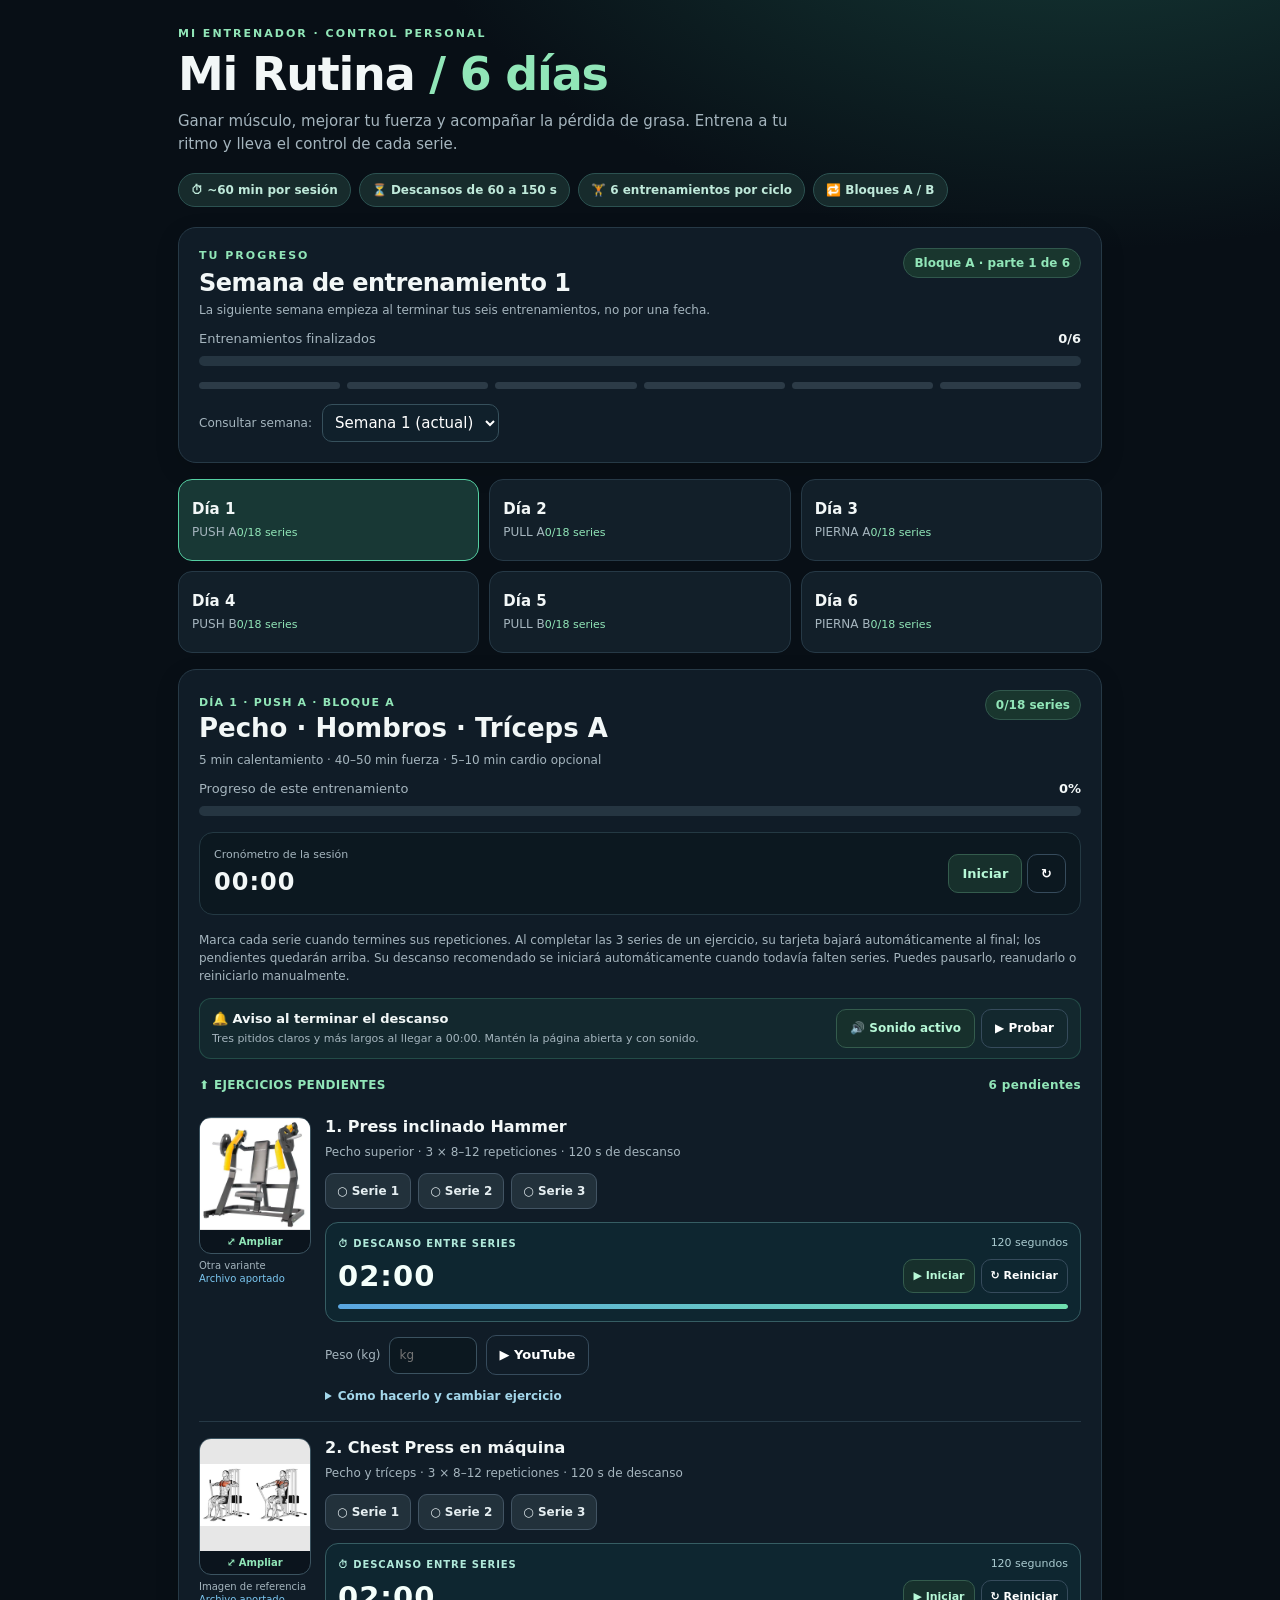
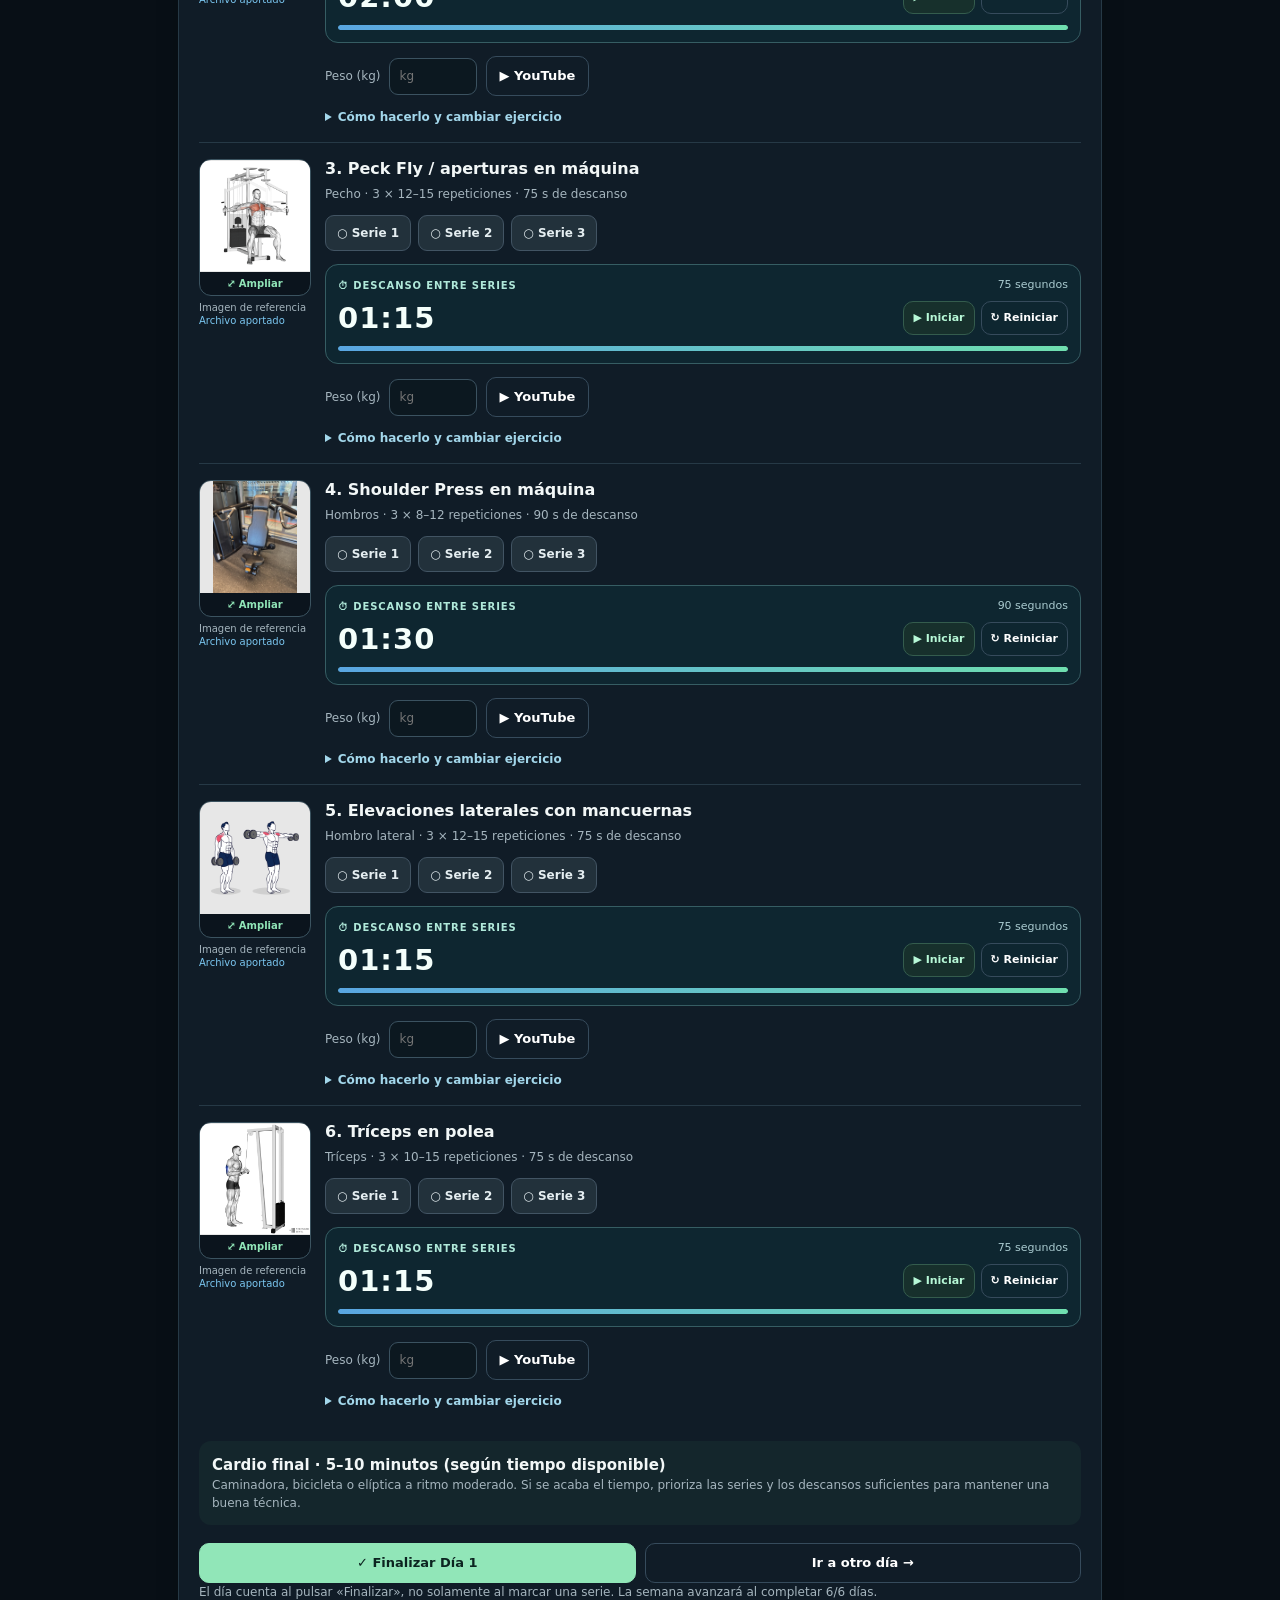
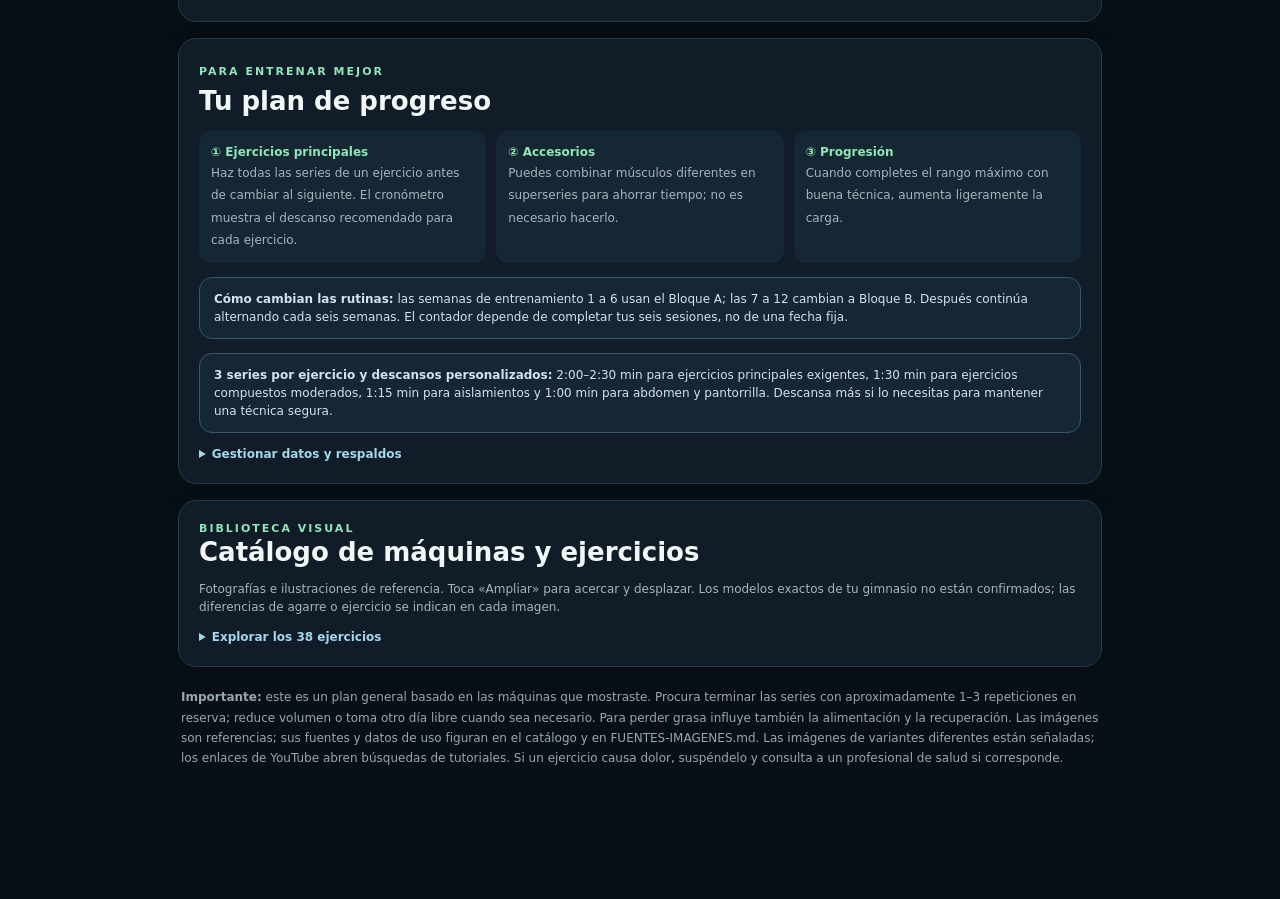
==== commit 13899885: "Sustituir las 38 imágenes por las seleccionadas por el usuario y conservar GIFs y progreso" ====
--- a/index.html
+++ b/index.html
@@ -36,7 +36,7 @@
 .complete-chip{display:inline-flex;align-items:center;border-radius:999px;color:#baf4d1;background:#174832;border:1px solid #3e9873;padding:2px 7px;margin-left:6px;font-size:10px;font-weight:800;vertical-align:middle}
 
 </style><link rel="stylesheet" href="assets/gallery.css"></head><body><div class="shell"><header><div class="mini-label">MI ENTRENADOR · CONTROL PERSONAL</div><h1>Mi Rutina <span style="color:var(--green)">/ 6 días</span></h1><p class="desc">Ganar músculo, mejorar tu fuerza y acompañar la pérdida de grasa. Entrena a tu ritmo y lleva el control de cada serie.</p><div class="top-chips"><span class="pill">⏱ ~60 min por sesión</span><span class="pill">⏳ Descansos de 60 a 150 s</span><span class="pill">🏋️ 6 entrenamientos por ciclo</span><span class="pill">🔁 Bloques A / B</span></div></header><div id="announcement" class="banner hidden" role="status"></div><section class="card" aria-label="Progreso del ciclo"><div class="card-top"><div><div class="mini-label">TU PROGRESO</div><div id="cycleText" class="cycle-number">Semana de entrenamiento 1</div><div id="headerSub" class="small muted">Avanza al completar los 6 días, sin depender del calendario.</div></div><div id="phaseTag" class="counter">Bloque A · parte 1 de 6</div></div><div class="progress-text"><span class="muted">Entrenamientos finalizados</span><b id="completedDays">0/6</b></div><div class="progress"><div id="cycleBar" style="width:0%"></div></div><div class="cycle-dots" id="cycleDots"></div><div class="history-controls" id="historyControls"></div></section><nav class="days" id="days" aria-label="Selecciona tu día de entrenamiento"></nav><section id="main" tabindex="-1"></section><section class="card"><span class="mini-label">PARA ENTRENAR MEJOR</span><h2 style="margin:5px 0 10px">Tu plan de progreso</h2><div class="plan-explain"><div class="plan-step"><strong>① Ejercicios principales</strong><span>Haz todas las series de un ejercicio antes de cambiar al siguiente. El cronómetro muestra el descanso recomendado para cada ejercicio.</span></div><div class="plan-step"><strong>② Accesorios</strong><span>Puedes combinar músculos diferentes en superseries para ahorrar tiempo; no es necesario hacerlo.</span></div><div class="plan-step"><strong>③ Progresión</strong><span>Cuando completes el rango máximo con buena técnica, aumenta ligeramente la carga.</span></div></div><div class="tip"><b>Cómo cambian las rutinas:</b> las semanas de entrenamiento 1 a 6 usan el Bloque A; las 7 a 12 cambian a Bloque B. Después continúa alternando cada seis semanas. El contador depende de completar tus seis sesiones, no de una fecha fija.</div><div class="tip"><b>3 series por ejercicio y descansos personalizados:</b> 2:00–2:30 min para ejercicios principales exigentes, 1:30 min para ejercicios compuestos moderados, 1:15 min para aislamientos y 1:00 min para abdomen y pantorrilla. Descansa más si lo necesitas para mantener una técnica segura.</div><details><summary>Gestionar datos y respaldos</summary><div class="detail"><p>Los registros se guardan en el almacenamiento local de este navegador cuando esté disponible. No se sincronizan automáticamente con ChatGPT ni con otros dispositivos. Guarda un respaldo periódicamente.</p><div class="toolrow"><button class="btn-soft" onclick="backup()">↓ Exportar progreso</button><label class="btn-soft" style="cursor:pointer">↑ Importar respaldo<input type="file" class="sr" id="import" accept="application/json,.json"></label><button class="btn warnbtn" onclick="resetCurrent()">Reiniciar semana actual</button><button id="undoCycle" class="btn warnbtn hidden" onclick="undoCycle()">↶ Corregir semana anterior</button></div></div></details></section><section class="card" id="catalog"><div class="mini-label">BIBLIOTECA VISUAL</div><h2>Catálogo de máquinas y ejercicios</h2><p class="small muted">Fotografías e ilustraciones de referencia. Toca «Ampliar» para acercar y desplazar. Los modelos exactos de tu gimnasio no están confirmados; las diferencias de agarre o ejercicio se indican en cada imagen.</p><details id="catalogDetails"><summary>Explorar los 38 ejercicios</summary><div class="catalog-tools"><input id="catalogSearch" type="search" placeholder="Buscar máquina o músculo…" aria-label="Buscar en el catálogo"><select id="catalogFilter" aria-label="Filtrar fotografías"><option value="all">Todos</option><option value="photos">Con imagen</option><option value="pending">Foto pendiente</option></select></div><div id="catalogCount" class="catalog-count" aria-live="polite"></div><div id="catalogGrid" class="catalog-grid"></div></details></section><div class="footer"><b>Importante:</b> este es un plan general basado en las máquinas que mostraste. Procura terminar las series con aproximadamente 1–3 repeticiones en reserva; reduce volumen o toma otro día libre cuando sea necesario. Para perder grasa influye también la alimentación y la recuperación. Las imágenes son referencias; sus fuentes y datos de uso figuran en el catálogo y en FUENTES-IMAGENES.md. Las imágenes de variantes diferentes están señaladas; los enlaces de YouTube abren búsquedas de tutoriales. Si un ejercicio causa dolor, suspéndelo y consulta a un profesional de salud si corresponde.</div></div><div id="toast" class="toast hidden" role="status" aria-live="polite"></div><script src="assets/photo-data.js"></script><script src="assets/gallery.js"></script><script>
-const EX={"inclinehammer":{"name":"Press inclinado Hammer","muscle":"Pecho superior","cue":"Espalda apoyada; baja controlado y empuja sin despegar hombros del respaldo.","family":"presspecho","yt":"Press inclinado Hammer técnica correcta ejercicio gimnasio","img":"assets/photos/inclinehammer.jpg"},"chestpress":{"name":"Chest Press en máquina","muscle":"Pecho y tríceps","cue":"Ajusta el asiento para que las manijas queden a la altura media del pecho.","family":"presspecho","yt":"Chest Press en máquina técnica correcta ejercicio gimnasio","img":"assets/photos/chestpress.jpg"},"pecfly":{"name":"Peck Fly / aperturas en máquina","muscle":"Pecho","cue":"Mantén codos semiflexionados; cierra sin golpear las placas.","family":"aperturas","yt":"Peck Fly / aperturas en máquina técnica correcta ejercicio gimnasio","img":"assets/photos/pecfly.jpg"},"shoulderpress":{"name":"Shoulder Press en máquina","muscle":"Hombros","cue":"Empuja por encima de la cabeza sin arquear demasiado la espalda.","family":"presshombro","yt":"Shoulder Press en máquina técnica correcta ejercicio gimnasio","img":"assets/photos/shoulderpress.jpg"},"lateralraise":{"name":"Elevaciones laterales con mancuernas","muscle":"Hombro lateral","cue":"Sube hasta alrededor de la altura del hombro, sin impulsarte.","family":"laterales","yt":"Elevaciones laterales con mancuernas técnica correcta ejercicio gimnasio","img":"assets/photos/lateralraise.jpg"},"tricepscable":{"name":"Tríceps en polea","muscle":"Tríceps","cue":"Codos fijos cerca del torso; extiende y regresa despacio.","family":"triceps","yt":"Tríceps en polea técnica correcta ejercicio gimnasio","img":"assets/photos/tricepscable.jpg"},"pulldown":{"name":"Jalón al pecho / Pulldown","muscle":"Espalda dorsal","cue":"Lleva la barra al pecho superior y evita jalar por detrás de la nuca.","family":"vertical","yt":"Jalón al pecho / Pulldown técnica correcta ejercicio gimnasio","img":"assets/photos/pulldown.jpg"},"pivotrow":{"name":"Remo con pivote","muscle":"Espalda media","cue":"Mantén el tronco estable y lleva los codos hacia atrás.","family":"remo","yt":"Remo con pivote técnica correcta ejercicio gimnasio","img":"assets/photos/usuario-pivotrow.jpg"},"seatedrow":{"name":"Remo bajo cerrado","muscle":"Espalda media","cue":"Pecho abierto y espalda neutra; no te balancees para mover el peso.","family":"remo","yt":"Remo bajo cerrado técnica correcta ejercicio gimnasio","img":"assets/photos/seatedrow.jpg"},"reardelt":{"name":"Cristos invertidos / Rear Delt","muscle":"Hombro posterior","cue":"Abre los brazos con control y sin encoger los hombros.","family":"deltoideposterior","yt":"Cristos invertidos / Rear Delt técnica correcta ejercicio gimnasio","img":"assets/photos/pecfly.jpg"},"curlw":{"name":"Curl de bíceps con barra W","muscle":"Bíceps","cue":"Codos cerca del cuerpo; evita mover el torso.","family":"biceps","yt":"Curl de bíceps con barra W técnica correcta ejercicio gimnasio","img":"assets/photos/usuario-curlw.png"},"hammercurl":{"name":"Curl martillo con mancuernas","muscle":"Bíceps y braquial","cue":"Palmas mirándose; sube y baja sin balancearte.","family":"biceps","yt":"Curl martillo con mancuernas técnica correcta ejercicio gimnasio","img":"assets/photos/hammercurl.jpg"},"hacksquat":{"name":"Máquina Hack","muscle":"Cuádriceps y glúteos","cue":"Pies apoyados y rodillas alineadas; desciende hasta donde controles.","family":"cuadriceps","yt":"Máquina Hack técnica correcta ejercicio gimnasio","img":"assets/photos/hacksquat.jpg"},"legpress":{"name":"Leg Press bilateral","muscle":"Piernas y glúteos","cue":"Espalda pegada al respaldo; no bloquees las rodillas al extender.","family":"cuadriceps","yt":"Leg Press bilateral técnica correcta ejercicio gimnasio","img":"assets/photos/legpress.jpg"},"legpressuni":{"name":"Leg Press unilateral","muscle":"Piernas por separado","cue":"Menos carga; mantén pelvis estable y repite ambos lados.","family":"cuadriceps","yt":"Leg Press unilateral técnica correcta ejercicio gimnasio","img":"assets/photos/legpress.jpg"},"legextension":{"name":"Leg Extension","muscle":"Cuádriceps","cue":"Alinea la rodilla con el eje de la máquina y extiende sin rebotes.","family":"extension","yt":"Leg Extension técnica correcta ejercicio gimnasio","img":"assets/photos/legextension.jpg"},"seatedcurl":{"name":"Seated Leg Curl","muscle":"Femoral","cue":"Ajusta los rodillos; flexiona y controla el regreso.","family":"curlpierna","yt":"Seated Leg Curl técnica correcta ejercicio gimnasio","img":"assets/photos/seatedcurl.jpg"},"pronecurl":{"name":"Prone / Lying Leg Curl","muscle":"Femoral","cue":"Cadera apoyada en el banco; evita arquear la espalda.","family":"curlpierna","yt":"Prone / Lying Leg Curl técnica correcta ejercicio gimnasio","img":"assets/photos/pronecurl.jpg"},"seatedcalf":{"name":"Pantorrilla sentado","muscle":"Pantorrillas (sóleo)","cue":"Sube los talones, pausa arriba y baja hasta estirar.","family":"pantorrilla","yt":"Pantorrilla sentado técnica correcta ejercicio gimnasio","img":"assets/photos/seatedcalf.jpg"},"calfpress":{"name":"Pantorrilla en Leg Press","muscle":"Pantorrillas","cue":"Mueve solo el tobillo y mantén las rodillas ligeramente flexionadas.","family":"pantorrilla","yt":"Pantorrilla en Leg Press técnica correcta ejercicio gimnasio","img":"assets/photos/legpress.jpg"},"abcrunch":{"name":"Abdominal Crunch en máquina","muscle":"Abdomen","cue":"Flexiona el tronco con el abdomen; no tires con los brazos.","family":"abdomen","yt":"Abdominal Crunch en máquina técnica correcta ejercicio gimnasio","img":"assets/photos/usuario-abcrunch.png"},"pressbar":{"name":"Press de pecho con barra","muscle":"Pecho y tríceps","cue":"Pies firmes y omóplatos estables; usa seguros o un compañero si hace falta.","family":"presspecho","yt":"Press de pecho con barra técnica correcta ejercicio gimnasio","img":"assets/photos/pressbar.jpg"},"crossover":{"name":"Cross Over en poleas","muscle":"Pecho","cue":"Junta las manos delante del pecho con codos suaves; no balancees.","family":"aperturas","yt":"Cross Over en poleas técnica correcta ejercicio gimnasio","img":"assets/photos/crossover.jpg"},"tricepsrope":{"name":"Extensión de tríceps con cuerda","muscle":"Tríceps","cue":"Codos cerca del torso; separa ligeramente la cuerda al terminar.","family":"triceps","yt":"Extensión de tríceps con cuerda técnica correcta ejercicio gimnasio","img":"assets/photos/tricepscable.jpg"},"assistedpull":{"name":"Dominadas asistidas","muscle":"Espalda dorsal","cue":"Usa asistencia suficiente; baja los hombros antes de tirar con los brazos.","family":"vertical","yt":"Dominadas asistidas técnica correcta ejercicio gimnasio","img":"assets/photos/usuario-assistedpull.png"},"openrow":{"name":"Remo abierto en máquina","muscle":"Espalda y hombro posterior","cue":"Lleva los codos atrás y controla la vuelta.","family":"remo","yt":"Remo abierto en máquina técnica correcta ejercicio gimnasio","img":"assets/photos/usuario-openrow.png"},"triangledown":{"name":"Jalón con triángulo","muscle":"Espalda dorsal","cue":"Lleva el agarre a la parte superior del pecho sin echarte demasiado atrás.","family":"vertical","yt":"Jalón con triángulo técnica correcta ejercicio gimnasio","img":"assets/photos/pulldown.jpg"},"preachercurl":{"name":"Curl en banco predicador","muscle":"Bíceps","cue":"Apoya los brazos; no hiperextiendas el codo abajo.","family":"biceps","yt":"Curl en banco predicador técnica correcta ejercicio gimnasio","img":"assets/photos/preachercurl.jpg"},"bicepscable":{"name":"Curl de bíceps en polea","muscle":"Bíceps","cue":"Brazo estable y muñeca neutra; no balancees.","family":"biceps","yt":"Curl de bíceps en polea técnica correcta ejercicio gimnasio","img":"assets/photos/bicepscable.jpg"},"smithsquat":{"name":"Sentadilla en Smith","muscle":"Cuádriceps y glúteos","cue":"Coloca pies cómodamente y baja con control; usa los topes de seguridad.","family":"cuadriceps","yt":"Sentadilla en Smith técnica correcta ejercicio gimnasio","img":"assets/photos/smithsquat.webp"},"rdl":{"name":"Peso muerto rumano con barra/mancuernas","muscle":"Femoral y glúteos","cue":"Cadera hacia atrás, espalda neutra y carga cerca de las piernas.","family":"bisagra","yt":"Peso muerto rumano con barra/mancuernas técnica correcta ejercicio gimnasio","img":"assets/photos/usuario-rdl.png"},"glutemachine":{"name":"Máquina de glúteos / extensión de cadera","muscle":"Glúteos","cue":"Mueve la cadera sin arquear la zona lumbar; controla la vuelta.","family":"gluteo","yt":"Máquina de glúteos / extensión de cadera técnica correcta ejercicio gimnasio","img":"assets/photos/glutemachine.jpg"},"abductor":{"name":"Hip Abductor (abrir)","muscle":"Glúteo medio","cue":"Abre las rodillas sin impulso y regresa con control.","family":"cadera","yt":"Hip Abductor (abrir) técnica correcta ejercicio gimnasio","img":"assets/photos/abductor.jpg"},"hipadductor":{"name":"Hip Adductor (cerrar)","muscle":"Aductores","cue":"Cierra con control y mantén pelvis estable.","family":"cadera","yt":"Hip Adductor (cerrar) técnica correcta ejercicio gimnasio","img":"assets/photos/usuario-hipadductor.png"},"smithlunge":{"name":"Desplante en Smith","muscle":"Piernas y glúteos","cue":"Mantén estabilidad y flexiona ambas rodillas según tu rango.","family":"unilateral","yt":"Desplante en Smith técnica correcta ejercicio gimnasio","img":"assets/photos/smithsquat.webp"},"bulgarian":{"name":"Desplante búlgaro","muscle":"Piernas y glúteos","cue":"Apoya pie trasero en banco, controla la bajada y equilibra ambos lados.","family":"unilateral","yt":"Desplante búlgaro técnica correcta ejercicio gimnasio","img":"assets/photos/bulgarian.jpg"},"bentrow":{"name":"Remo agachado con polea baja","muscle":"Espalda","cue":"Inclina el torso manteniendo la espalda neutra y jala hacia la cintura.","family":"remo","yt":"Remo agachado con polea baja técnica correcta ejercicio gimnasio","img":"assets/photos/seatedrow.jpg"},"trifrench":{"name":"Press francés con barra W","muscle":"Tríceps","cue":"Codos dirigidos arriba; baja la barra de forma controlada.","family":"triceps","yt":"Press francés con barra W técnica correcta ejercicio gimnasio","img":"assets/photos/trifrench.jpg"}};
+const EX={"inclinehammer":{"name":"Press inclinado Hammer","muscle":"Pecho superior","cue":"Espalda apoyada; baja controlado y empuja sin despegar hombros del respaldo.","family":"presspecho","yt":"Press inclinado Hammer técnica correcta ejercicio gimnasio","img":"assets/photos/seleccion-01-inclinehammer.webp"},"chestpress":{"name":"Chest Press en máquina","muscle":"Pecho y tríceps","cue":"Ajusta el asiento para que las manijas queden a la altura media del pecho.","family":"presspecho","yt":"Chest Press en máquina técnica correcta ejercicio gimnasio","img":"assets/photos/seleccion-02-chestpress.jpg"},"pecfly":{"name":"Peck Fly / aperturas en máquina","muscle":"Pecho","cue":"Mantén codos semiflexionados; cierra sin golpear las placas.","family":"aperturas","yt":"Peck Fly / aperturas en máquina técnica correcta ejercicio gimnasio","img":"assets/photos/seleccion-03-pecfly.gif"},"shoulderpress":{"name":"Shoulder Press en máquina","muscle":"Hombros","cue":"Empuja por encima de la cabeza sin arquear demasiado la espalda.","family":"presshombro","yt":"Shoulder Press en máquina técnica correcta ejercicio gimnasio","img":"assets/photos/seleccion-04-shoulderpress.jpg"},"lateralraise":{"name":"Elevaciones laterales con mancuernas","muscle":"Hombro lateral","cue":"Sube hasta alrededor de la altura del hombro, sin impulsarte.","family":"laterales","yt":"Elevaciones laterales con mancuernas técnica correcta ejercicio gimnasio","img":"assets/photos/seleccion-05-lateralraise.webp"},"tricepscable":{"name":"Tríceps en polea","muscle":"Tríceps","cue":"Codos fijos cerca del torso; extiende y regresa despacio.","family":"triceps","yt":"Tríceps en polea técnica correcta ejercicio gimnasio","img":"assets/photos/seleccion-06-tricepscable.jpg"},"pulldown":{"name":"Jalón al pecho / Pulldown","muscle":"Espalda dorsal","cue":"Lleva la barra al pecho superior y evita jalar por detrás de la nuca.","family":"vertical","yt":"Jalón al pecho / Pulldown técnica correcta ejercicio gimnasio","img":"assets/photos/seleccion-07-pulldown.png"},"pivotrow":{"name":"Remo con pivote","muscle":"Espalda media","cue":"Mantén el tronco estable y lleva los codos hacia atrás.","family":"remo","yt":"Remo con pivote técnica correcta ejercicio gimnasio","img":"assets/photos/seleccion-08-pivotrow.jpg"},"seatedrow":{"name":"Remo bajo cerrado","muscle":"Espalda media","cue":"Pecho abierto y espalda neutra; no te balancees para mover el peso.","family":"remo","yt":"Remo bajo cerrado técnica correcta ejercicio gimnasio","img":"assets/photos/seleccion-09-seatedrow.gif"},"reardelt":{"name":"Cristos invertidos / Rear Delt","muscle":"Hombro posterior","cue":"Abre los brazos con control y sin encoger los hombros.","family":"deltoideposterior","yt":"Cristos invertidos / Rear Delt técnica correcta ejercicio gimnasio","img":"assets/photos/seleccion-10-reardelt.jpg"},"curlw":{"name":"Curl de bíceps con barra W","muscle":"Bíceps","cue":"Codos cerca del cuerpo; evita mover el torso.","family":"biceps","yt":"Curl de bíceps con barra W técnica correcta ejercicio gimnasio","img":"assets/photos/seleccion-11-curlw.webp"},"hammercurl":{"name":"Curl martillo con mancuernas","muscle":"Bíceps y braquial","cue":"Palmas mirándose; sube y baja sin balancearte.","family":"biceps","yt":"Curl martillo con mancuernas técnica correcta ejercicio gimnasio","img":"assets/photos/seleccion-12-hammercurl.webp"},"hacksquat":{"name":"Máquina Hack","muscle":"Cuádriceps y glúteos","cue":"Pies apoyados y rodillas alineadas; desciende hasta donde controles.","family":"cuadriceps","yt":"Máquina Hack técnica correcta ejercicio gimnasio","img":"assets/photos/seleccion-13-hacksquat.webp"},"legpress":{"name":"Leg Press bilateral","muscle":"Piernas y glúteos","cue":"Espalda pegada al respaldo; no bloquees las rodillas al extender.","family":"cuadriceps","yt":"Leg Press bilateral técnica correcta ejercicio gimnasio","img":"assets/photos/seleccion-14-legpress.jpg"},"legpressuni":{"name":"Leg Press unilateral","muscle":"Piernas por separado","cue":"Menos carga; mantén pelvis estable y repite ambos lados.","family":"cuadriceps","yt":"Leg Press unilateral técnica correcta ejercicio gimnasio","img":"assets/photos/seleccion-15-legpressuni.jpg"},"legextension":{"name":"Leg Extension","muscle":"Cuádriceps","cue":"Alinea la rodilla con el eje de la máquina y extiende sin rebotes.","family":"extension","yt":"Leg Extension técnica correcta ejercicio gimnasio","img":"assets/photos/seleccion-16-legextension.jpg"},"seatedcurl":{"name":"Seated Leg Curl","muscle":"Femoral","cue":"Ajusta los rodillos; flexiona y controla el regreso.","family":"curlpierna","yt":"Seated Leg Curl técnica correcta ejercicio gimnasio","img":"assets/photos/seleccion-17-seatedcurl.png"},"pronecurl":{"name":"Prone / Lying Leg Curl","muscle":"Femoral","cue":"Cadera apoyada en el banco; evita arquear la espalda.","family":"curlpierna","yt":"Prone / Lying Leg Curl técnica correcta ejercicio gimnasio","img":"assets/photos/seleccion-18-pronecurl.webp"},"seatedcalf":{"name":"Pantorrilla sentado","muscle":"Pantorrillas (sóleo)","cue":"Sube los talones, pausa arriba y baja hasta estirar.","family":"pantorrilla","yt":"Pantorrilla sentado técnica correcta ejercicio gimnasio","img":"assets/photos/seleccion-19-seatedcalf.jpg"},"calfpress":{"name":"Pantorrilla en Leg Press","muscle":"Pantorrillas","cue":"Mueve solo el tobillo y mantén las rodillas ligeramente flexionadas.","family":"pantorrilla","yt":"Pantorrilla en Leg Press técnica correcta ejercicio gimnasio","img":"assets/photos/seleccion-20-calfpress.jpg"},"abcrunch":{"name":"Abdominal Crunch en máquina","muscle":"Abdomen","cue":"Flexiona el tronco con el abdomen; no tires con los brazos.","family":"abdomen","yt":"Abdominal Crunch en máquina técnica correcta ejercicio gimnasio","img":"assets/photos/seleccion-21-abcrunch.gif"},"pressbar":{"name":"Press de pecho con barra","muscle":"Pecho y tríceps","cue":"Pies firmes y omóplatos estables; usa seguros o un compañero si hace falta.","family":"presspecho","yt":"Press de pecho con barra técnica correcta ejercicio gimnasio","img":"assets/photos/seleccion-22-pressbar.jpg"},"crossover":{"name":"Cross Over en poleas","muscle":"Pecho","cue":"Junta las manos delante del pecho con codos suaves; no balancees.","family":"aperturas","yt":"Cross Over en poleas técnica correcta ejercicio gimnasio","img":"assets/photos/seleccion-23-crossover.jpg"},"tricepsrope":{"name":"Extensión de tríceps con cuerda","muscle":"Tríceps","cue":"Codos cerca del torso; separa ligeramente la cuerda al terminar.","family":"triceps","yt":"Extensión de tríceps con cuerda técnica correcta ejercicio gimnasio","img":"assets/photos/seleccion-24-tricepsrope.webp"},"assistedpull":{"name":"Dominadas asistidas","muscle":"Espalda dorsal","cue":"Usa asistencia suficiente; baja los hombros antes de tirar con los brazos.","family":"vertical","yt":"Dominadas asistidas técnica correcta ejercicio gimnasio","img":"assets/photos/seleccion-25-assistedpull.jpg"},"openrow":{"name":"Remo abierto en máquina","muscle":"Espalda y hombro posterior","cue":"Lleva los codos atrás y controla la vuelta.","family":"remo","yt":"Remo abierto en máquina técnica correcta ejercicio gimnasio","img":"assets/photos/seleccion-26-openrow.gif"},"triangledown":{"name":"Jalón con triángulo","muscle":"Espalda dorsal","cue":"Lleva el agarre a la parte superior del pecho sin echarte demasiado atrás.","family":"vertical","yt":"Jalón con triángulo técnica correcta ejercicio gimnasio","img":"assets/photos/seleccion-27-triangledown.webp"},"preachercurl":{"name":"Curl en banco predicador","muscle":"Bíceps","cue":"Apoya los brazos; no hiperextiendas el codo abajo.","family":"biceps","yt":"Curl en banco predicador técnica correcta ejercicio gimnasio","img":"assets/photos/seleccion-28-preachercurl.webp"},"bicepscable":{"name":"Curl de bíceps en polea","muscle":"Bíceps","cue":"Brazo estable y muñeca neutra; no balancees.","family":"biceps","yt":"Curl de bíceps en polea técnica correcta ejercicio gimnasio","img":"assets/photos/seleccion-29-bicepscable.webp"},"smithsquat":{"name":"Sentadilla en Smith","muscle":"Cuádriceps y glúteos","cue":"Coloca pies cómodamente y baja con control; usa los topes de seguridad.","family":"cuadriceps","yt":"Sentadilla en Smith técnica correcta ejercicio gimnasio","img":"assets/photos/seleccion-30-smithsquat.webp"},"rdl":{"name":"Peso muerto rumano con barra/mancuernas","muscle":"Femoral y glúteos","cue":"Cadera hacia atrás, espalda neutra y carga cerca de las piernas.","family":"bisagra","yt":"Peso muerto rumano con barra/mancuernas técnica correcta ejercicio gimnasio","img":"assets/photos/seleccion-31-rdl.jpg"},"glutemachine":{"name":"Máquina de glúteos / extensión de cadera","muscle":"Glúteos","cue":"Mueve la cadera sin arquear la zona lumbar; controla la vuelta.","family":"gluteo","yt":"Máquina de glúteos / extensión de cadera técnica correcta ejercicio gimnasio","img":"assets/photos/seleccion-32-glutemachine.png"},"abductor":{"name":"Hip Abductor (abrir)","muscle":"Glúteo medio","cue":"Abre las rodillas sin impulso y regresa con control.","family":"cadera","yt":"Hip Abductor (abrir) técnica correcta ejercicio gimnasio","img":"assets/photos/seleccion-33-abductor.webp"},"hipadductor":{"name":"Hip Adductor (cerrar)","muscle":"Aductores","cue":"Cierra con control y mantén pelvis estable.","family":"cadera","yt":"Hip Adductor (cerrar) técnica correcta ejercicio gimnasio","img":"assets/photos/seleccion-34-hipadductor.jpg"},"smithlunge":{"name":"Desplante en Smith","muscle":"Piernas y glúteos","cue":"Mantén estabilidad y flexiona ambas rodillas según tu rango.","family":"unilateral","yt":"Desplante en Smith técnica correcta ejercicio gimnasio","img":"assets/photos/seleccion-35-smithlunge.gif"},"bulgarian":{"name":"Desplante búlgaro","muscle":"Piernas y glúteos","cue":"Apoya pie trasero en banco, controla la bajada y equilibra ambos lados.","family":"unilateral","yt":"Desplante búlgaro técnica correcta ejercicio gimnasio","img":"assets/photos/seleccion-36-bulgarian.jpg"},"bentrow":{"name":"Remo agachado con polea baja","muscle":"Espalda","cue":"Inclina el torso manteniendo la espalda neutra y jala hacia la cintura.","family":"remo","yt":"Remo agachado con polea baja técnica correcta ejercicio gimnasio","img":"assets/photos/seleccion-37-bentrow.gif"},"trifrench":{"name":"Press francés con barra W","muscle":"Tríceps","cue":"Codos dirigidos arriba; baja la barra de forma controlada.","family":"triceps","yt":"Press francés con barra W técnica correcta ejercicio gimnasio","img":"assets/photos/seleccion-38-trifrench.jpg"}};
 const PLAN={"A":[[{"id":"inclinehammer","sets":3,"reps":"8–12","rest":120},{"id":"chestpress","sets":3,"reps":"8–12","rest":120},{"id":"pecfly","sets":3,"reps":"12–15","rest":75},{"id":"shoulderpress","sets":3,"reps":"8–12","rest":90},{"id":"lateralraise","sets":3,"reps":"12–15","rest":75},{"id":"tricepscable","sets":3,"reps":"10–15","rest":75}],[{"id":"pulldown","sets":3,"reps":"8–12","rest":90},{"id":"pivotrow","sets":3,"reps":"8–12","rest":120},{"id":"seatedrow","sets":3,"reps":"10–12","rest":90},{"id":"reardelt","sets":3,"reps":"12–15","rest":75},{"id":"curlw","sets":3,"reps":"10–12","rest":75},{"id":"hammercurl","sets":3,"reps":"10–12","rest":75}],[{"id":"hacksquat","sets":3,"reps":"8–12","rest":150},{"id":"legpress","sets":3,"reps":"10–12","rest":120},{"id":"legextension","sets":3,"reps":"12–15","rest":75},{"id":"seatedcurl","sets":3,"reps":"10–12","rest":90},{"id":"seatedcalf","sets":3,"reps":"12–15","rest":60},{"id":"abcrunch","sets":3,"reps":"12–15","rest":60}],[{"id":"pressbar","sets":3,"reps":"8–12","rest":120},{"id":"inclinehammer","sets":3,"reps":"8–12","rest":120},{"id":"crossover","sets":3,"reps":"12–15","rest":75},{"id":"shoulderpress","sets":3,"reps":"8–12","rest":90},{"id":"lateralraise","sets":3,"reps":"12–15","rest":75},{"id":"tricepsrope","sets":3,"reps":"10–15","rest":75}],[{"id":"assistedpull","sets":3,"reps":"6–10","rest":120},{"id":"openrow","sets":3,"reps":"8–12","rest":90},{"id":"triangledown","sets":3,"reps":"10–12","rest":90},{"id":"reardelt","sets":3,"reps":"12–15","rest":75},{"id":"preachercurl","sets":3,"reps":"10–12","rest":75},{"id":"bicepscable","sets":3,"reps":"12–15","rest":75}],[{"id":"smithsquat","sets":3,"reps":"8–12","rest":150},{"id":"rdl","sets":3,"reps":"8–10","rest":150},{"id":"pronecurl","sets":3,"reps":"10–12","rest":90},{"id":"glutemachine","sets":3,"reps":"12–15","rest":90},{"id":"abductor","sets":3,"reps":"12–15","rest":75},{"id":"calfpress","sets":3,"reps":"12–15","rest":60}]],"B":[[{"id":"pressbar","sets":3,"reps":"8–12","rest":120},{"id":"inclinehammer","sets":3,"reps":"8–12","rest":120},{"id":"crossover","sets":3,"reps":"12–15","rest":75},{"id":"shoulderpress","sets":3,"reps":"8–12","rest":90},{"id":"lateralraise","sets":3,"reps":"12–15","rest":75},{"id":"tricepsrope","sets":3,"reps":"10–15","rest":75}],[{"id":"assistedpull","sets":3,"reps":"6–10","rest":120},{"id":"openrow","sets":3,"reps":"8–12","rest":90},{"id":"pivotrow","sets":3,"reps":"10–12","rest":120},{"id":"reardelt","sets":3,"reps":"12–15","rest":75},{"id":"preachercurl","sets":3,"reps":"10–12","rest":75},{"id":"hammercurl","sets":3,"reps":"10–12","rest":75}],[{"id":"smithsquat","sets":3,"reps":"8–12","rest":150},{"id":"legpressuni","sets":3,"reps":"10–12 por pierna","rest":120},{"id":"legextension","sets":3,"reps":"12–15","rest":75},{"id":"pronecurl","sets":3,"reps":"10–12","rest":90},{"id":"calfpress","sets":3,"reps":"12–15","rest":60},{"id":"abcrunch","sets":3,"reps":"12–15","rest":60}],[{"id":"chestpress","sets":3,"reps":"8–12","rest":120},{"id":"inclinehammer","sets":3,"reps":"8–12","rest":120},{"id":"pecfly","sets":3,"reps":"12–15","rest":75},{"id":"shoulderpress","sets":3,"reps":"8–12","rest":90},{"id":"lateralraise","sets":3,"reps":"12–15","rest":75},{"id":"tricepscable","sets":3,"reps":"10–15","rest":75}],[{"id":"triangledown","sets":3,"reps":"8–12","rest":90},{"id":"seatedrow","sets":3,"reps":"8–12","rest":90},{"id":"bentrow","sets":3,"reps":"10–12","rest":120},{"id":"reardelt","sets":3,"reps":"12–15","rest":75},{"id":"bicepscable","sets":3,"reps":"10–12","rest":75},{"id":"curlw","sets":3,"reps":"10–12","rest":75}],[{"id":"hacksquat","sets":3,"reps":"8–12","rest":150},{"id":"rdl","sets":3,"reps":"8–10","rest":150},{"id":"seatedcurl","sets":3,"reps":"10–12","rest":90},{"id":"glutemachine","sets":3,"reps":"12–15","rest":90},{"id":"hipadductor","sets":3,"reps":"12–15","rest":75},{"id":"seatedcalf","sets":3,"reps":"12–15","rest":60}]]};
 const TYPES=['Pecho · Hombros · Tríceps A','Espalda · Bíceps A','Piernas · Cuádriceps · Abdomen','Pecho · Hombros · Tríceps B','Espalda · Bíceps B','Piernas · Glúteos · Femoral'];
 const SHORT=['PUSH A','PULL A','PIERNA A','PUSH B','PULL B','PIERNA B'];
